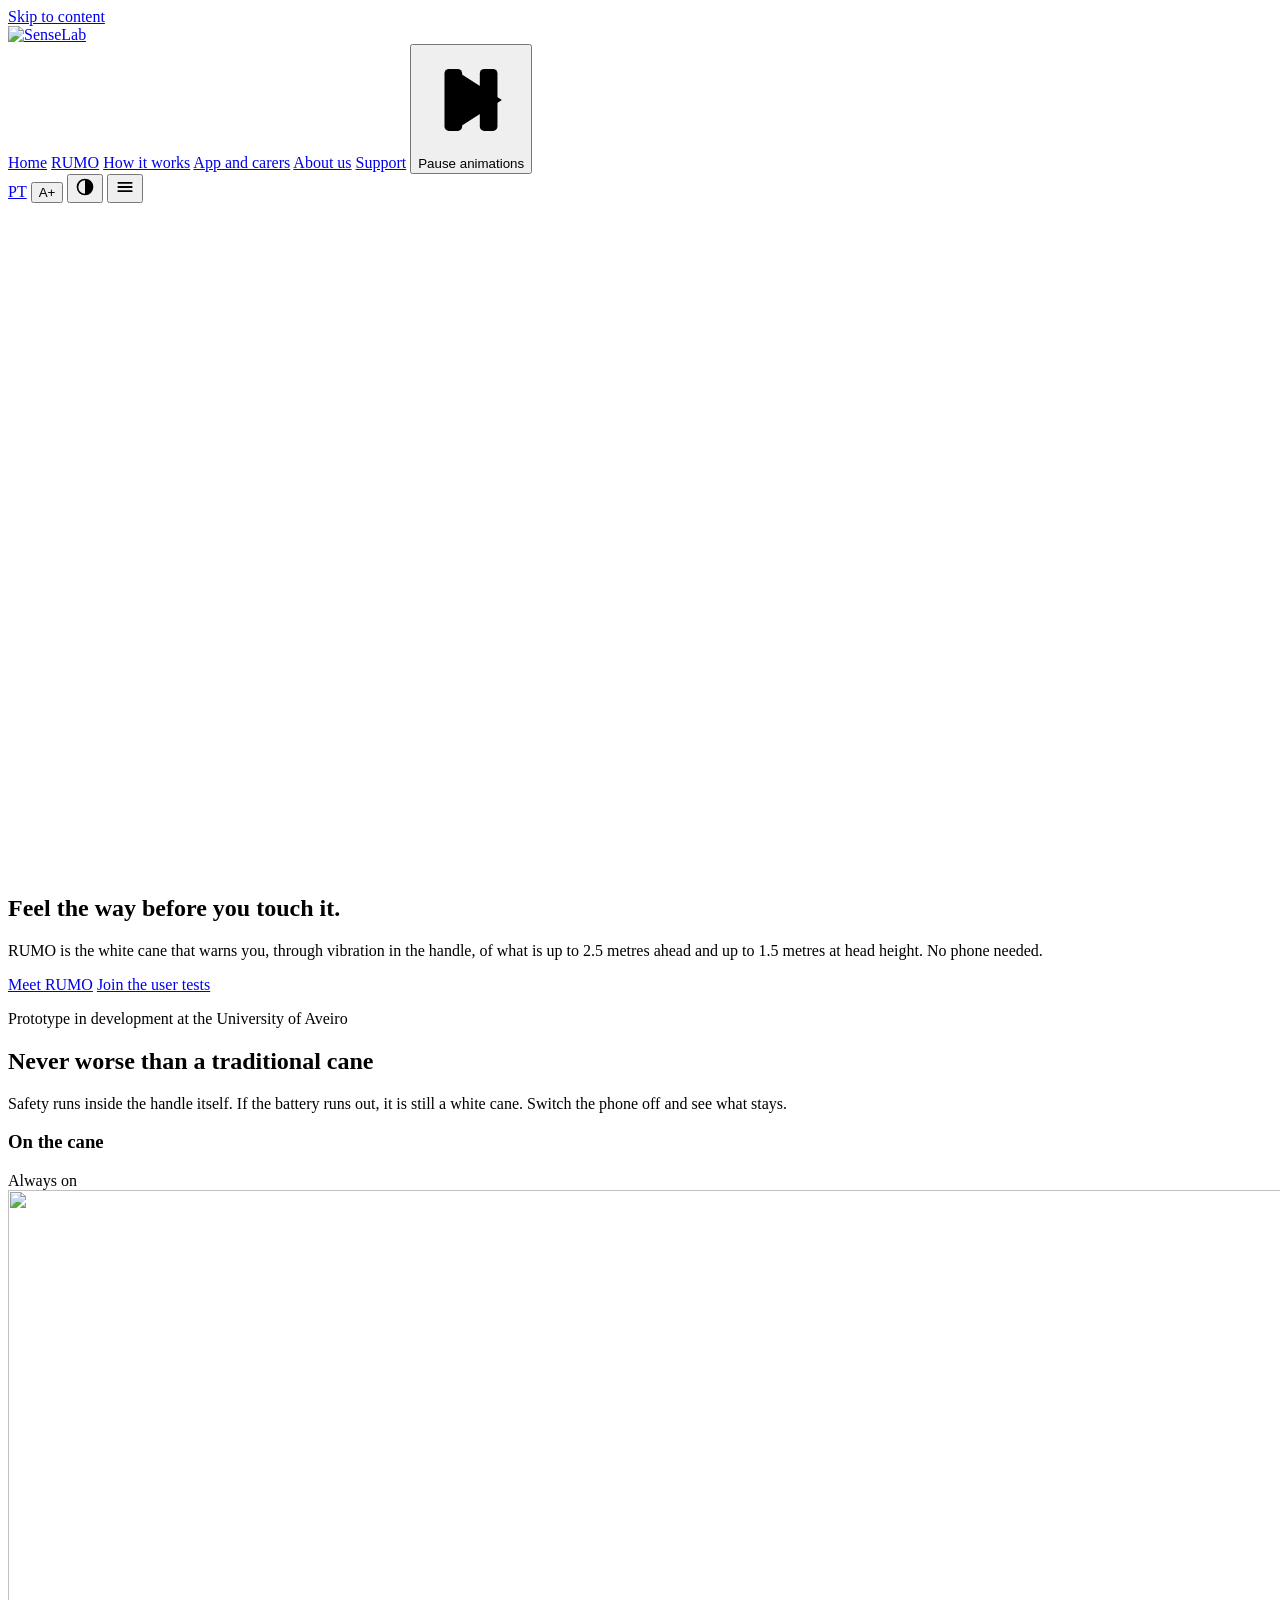
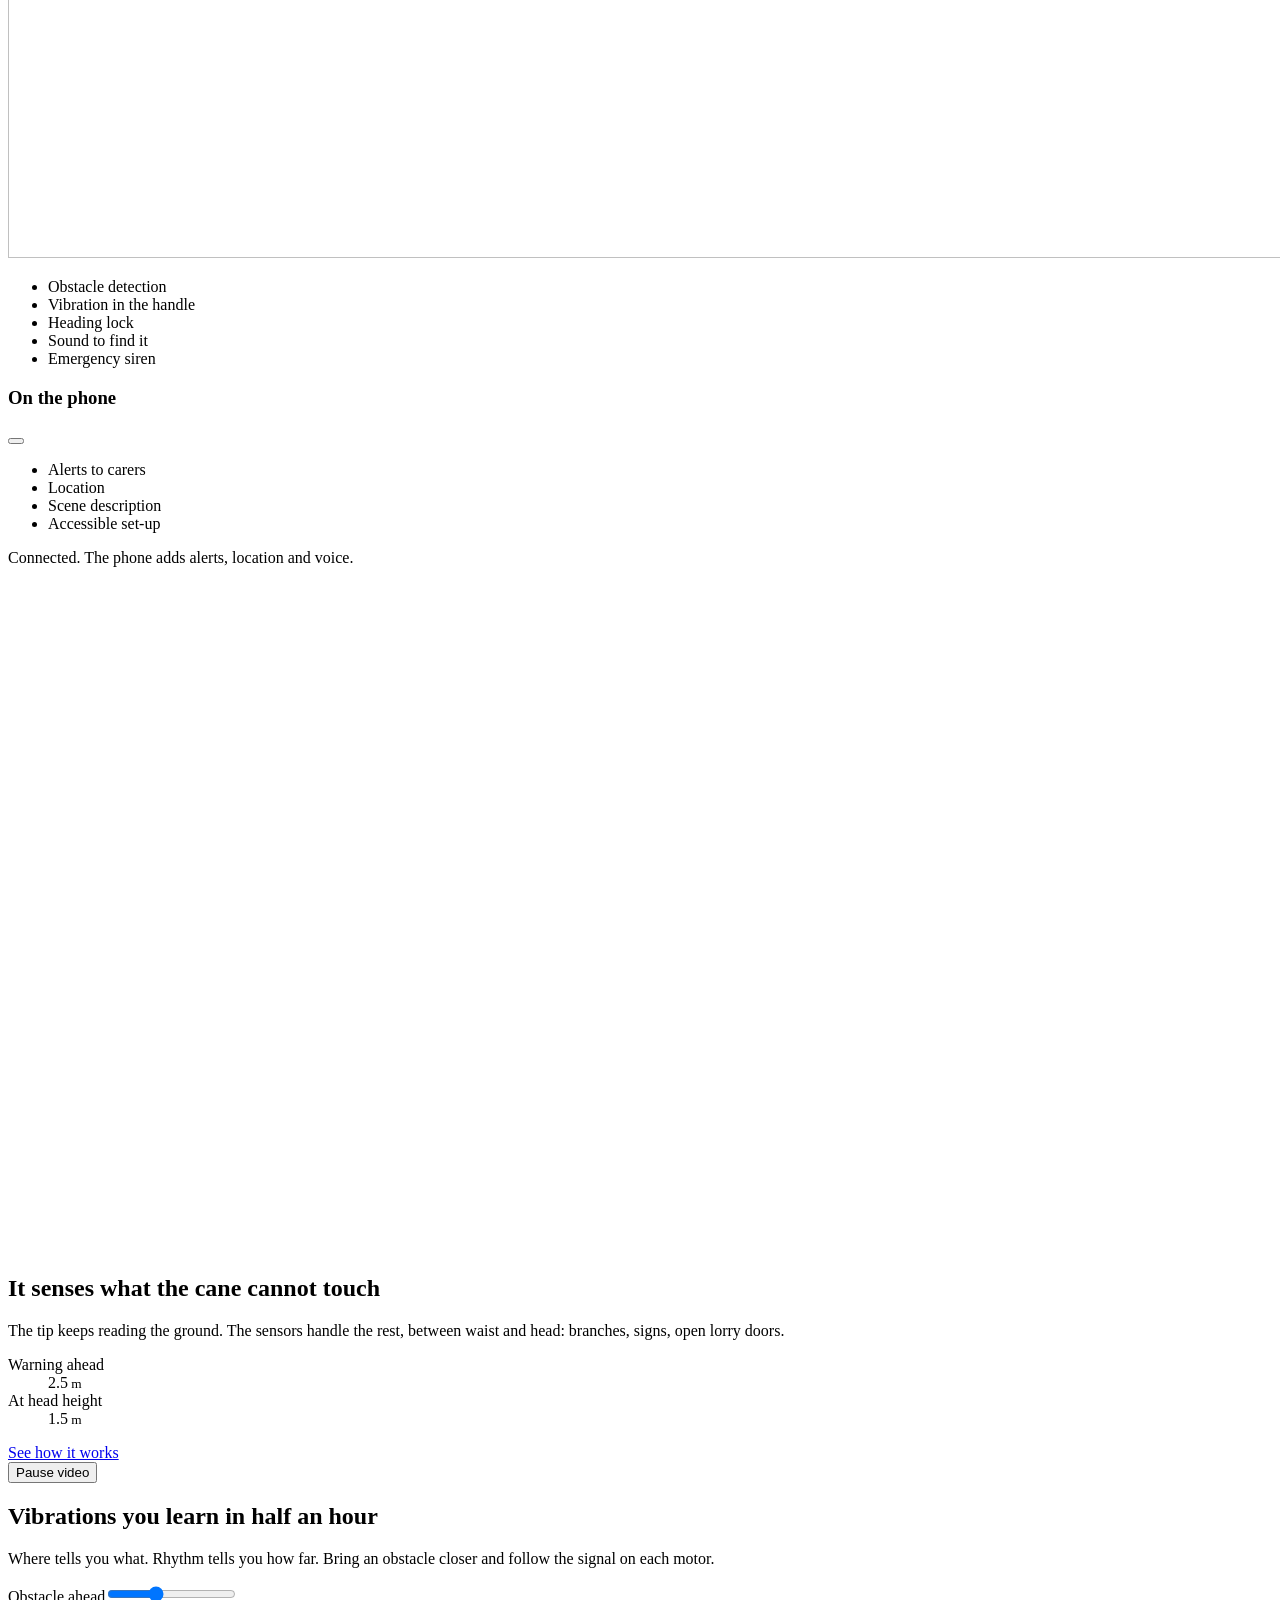
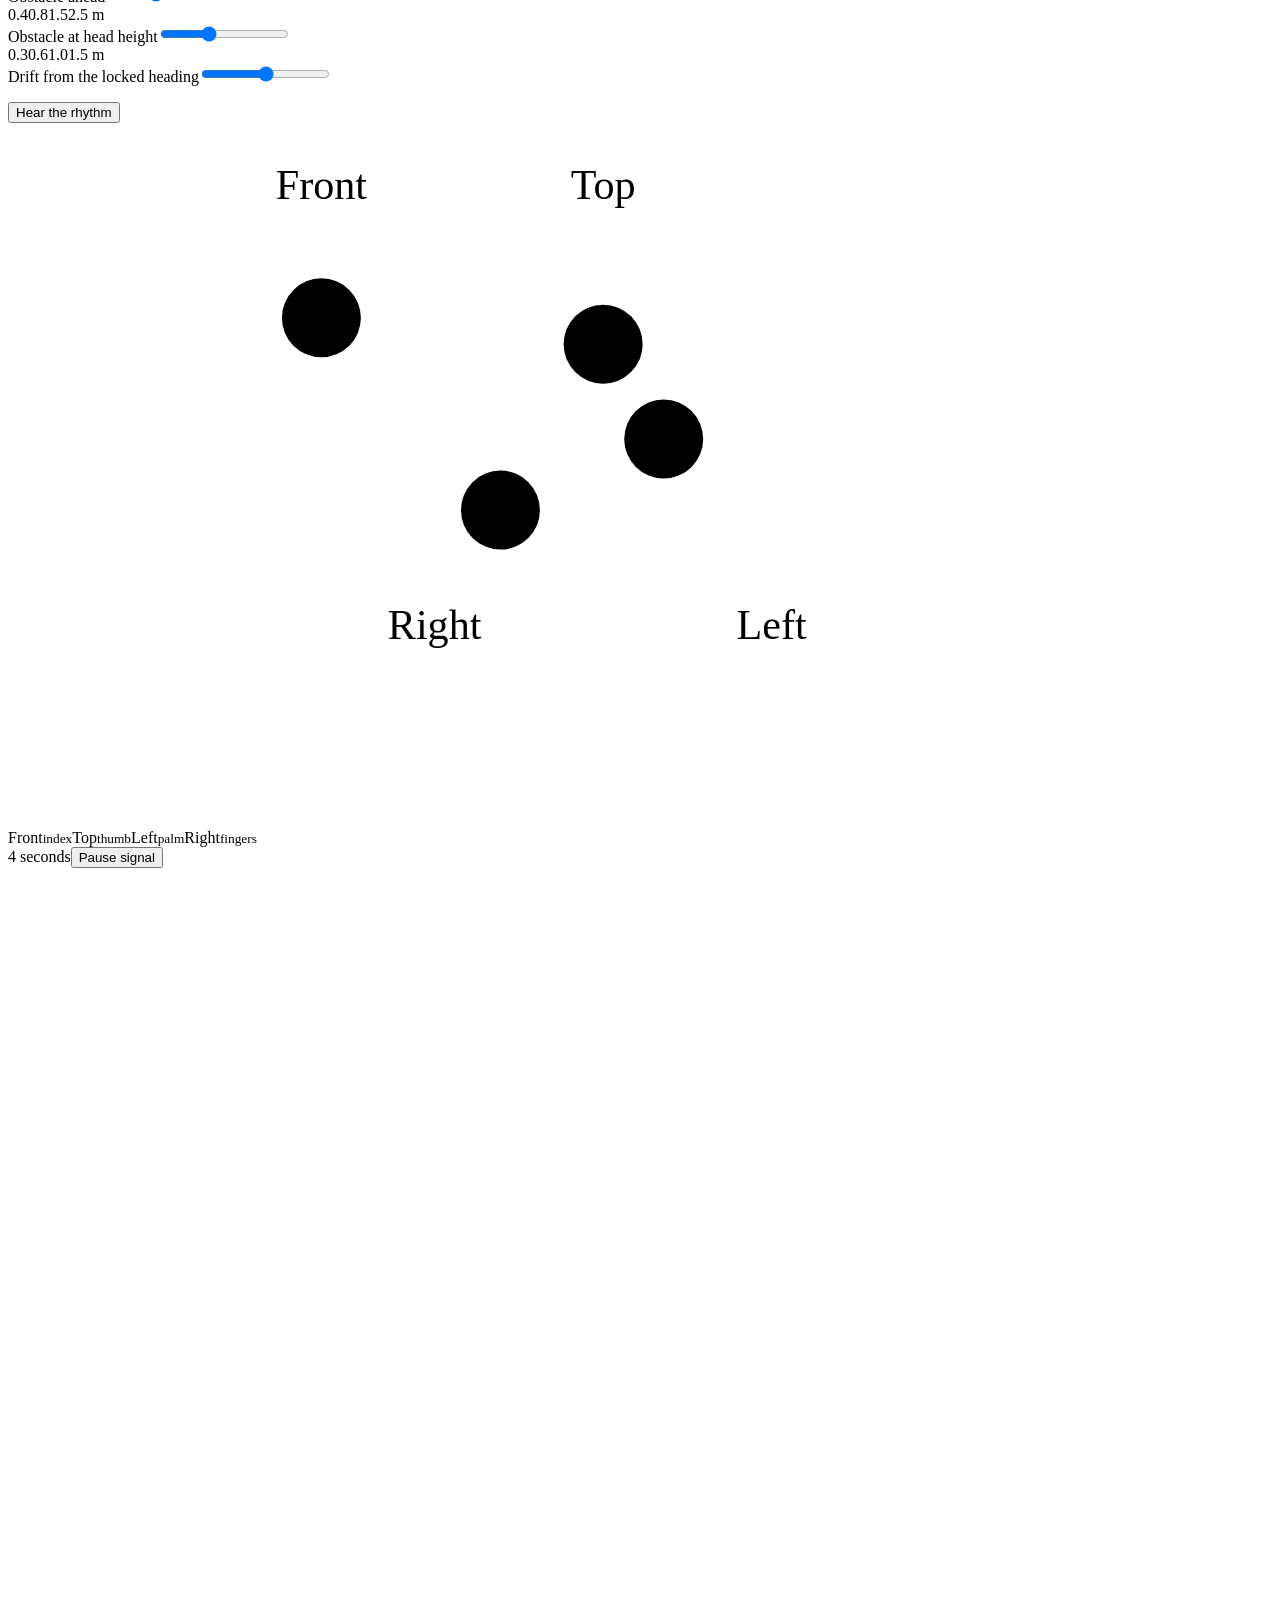
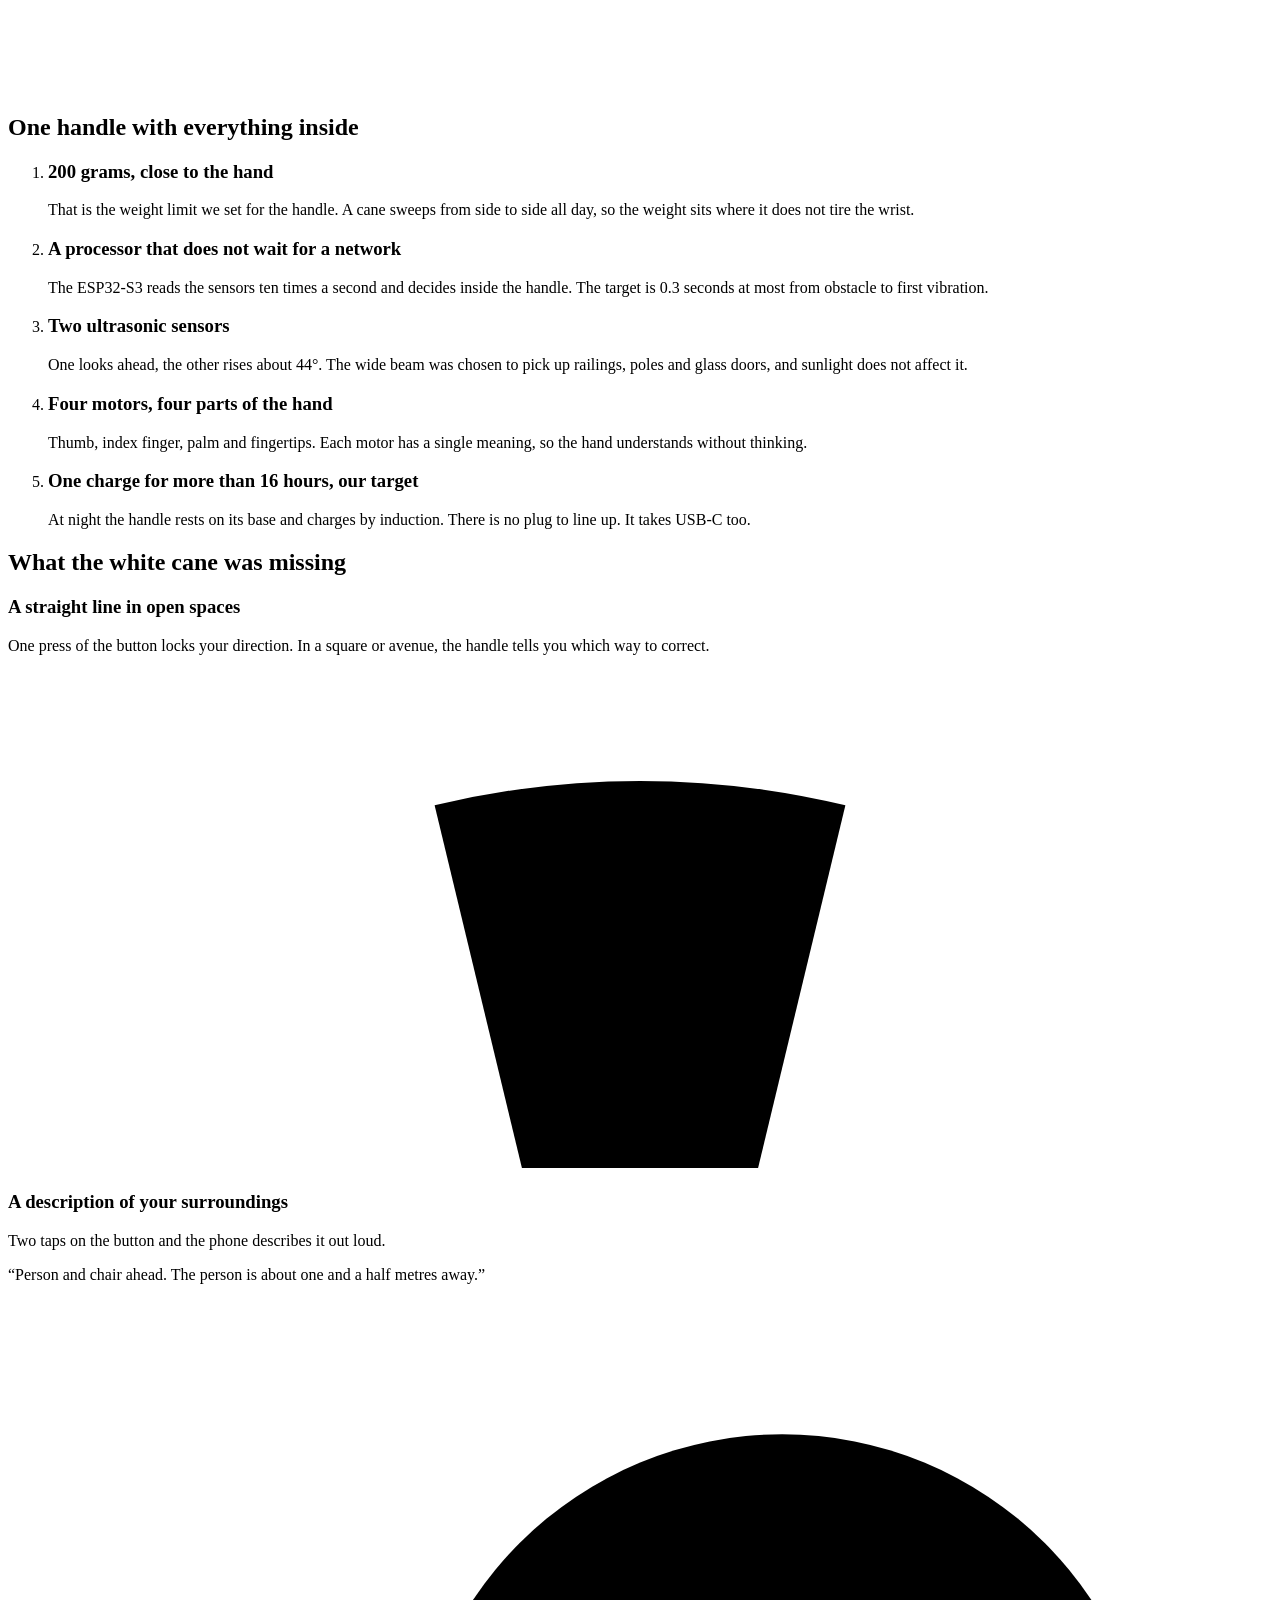
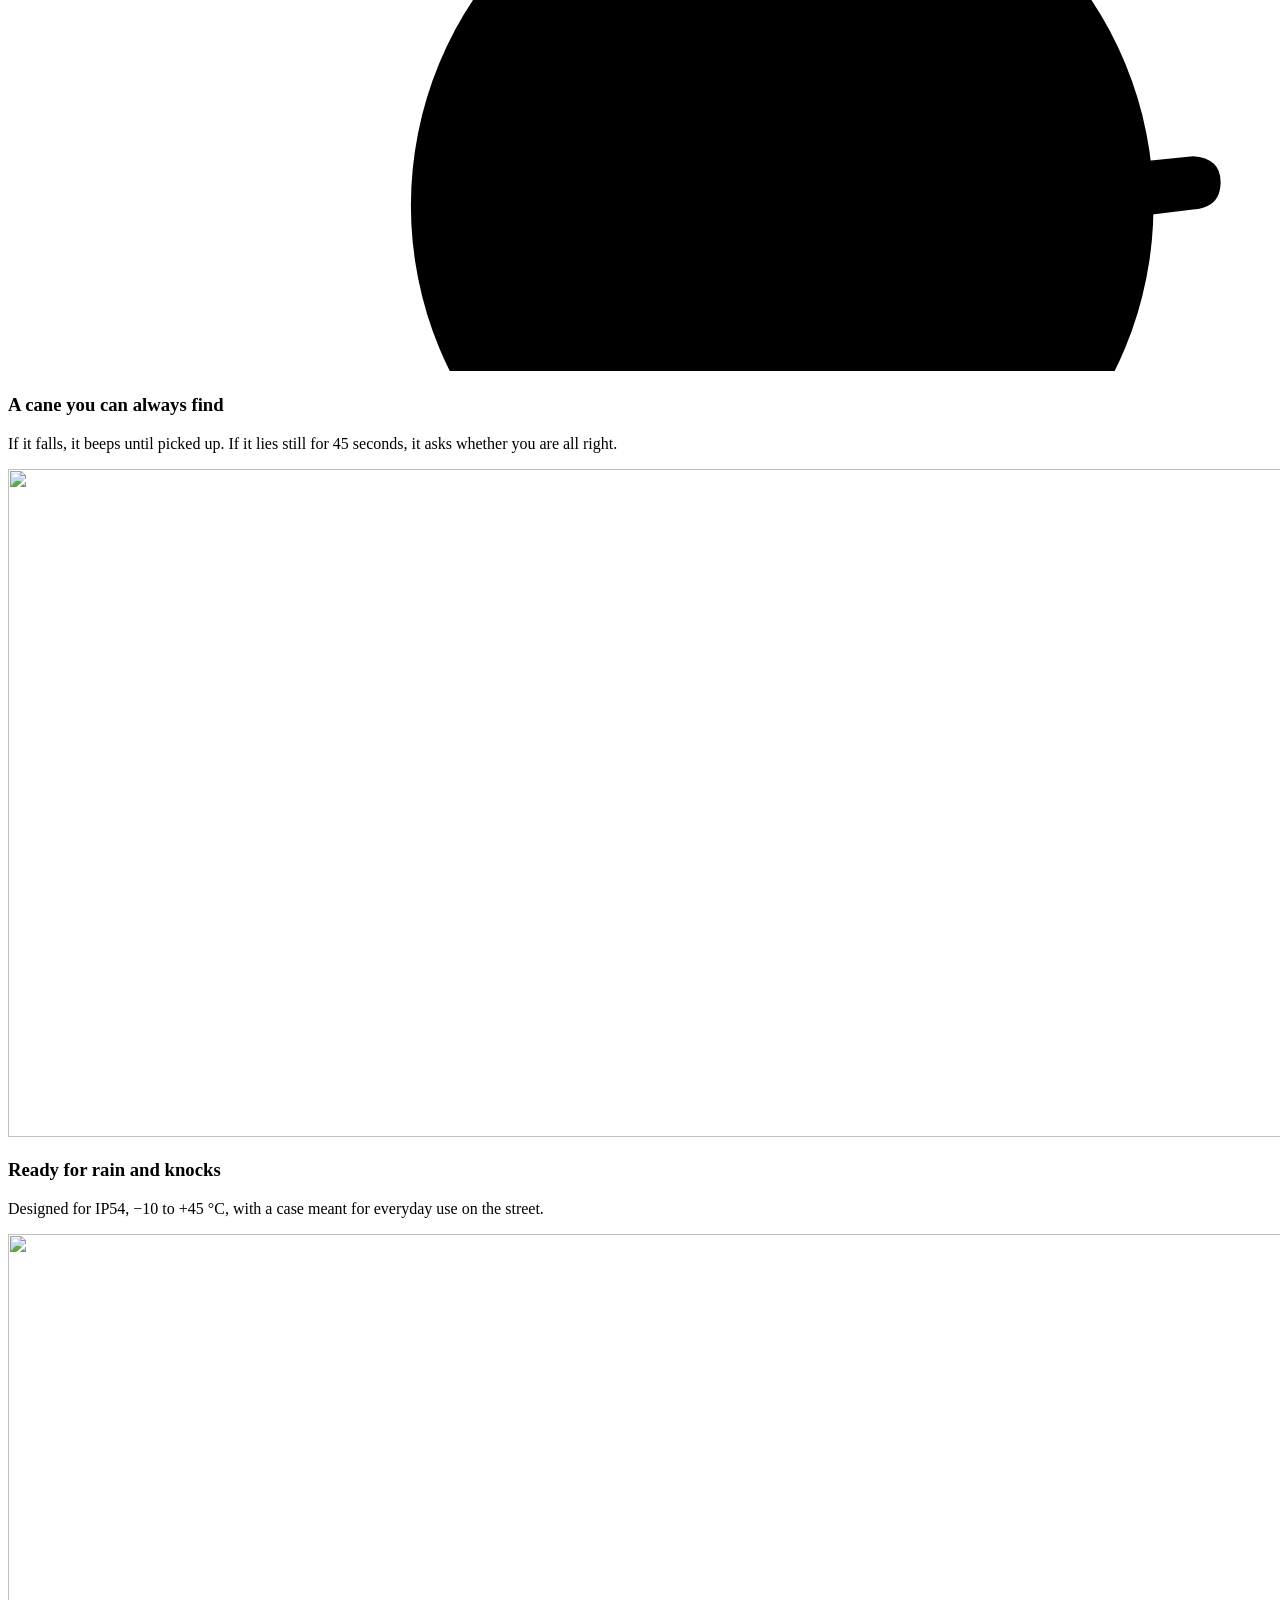
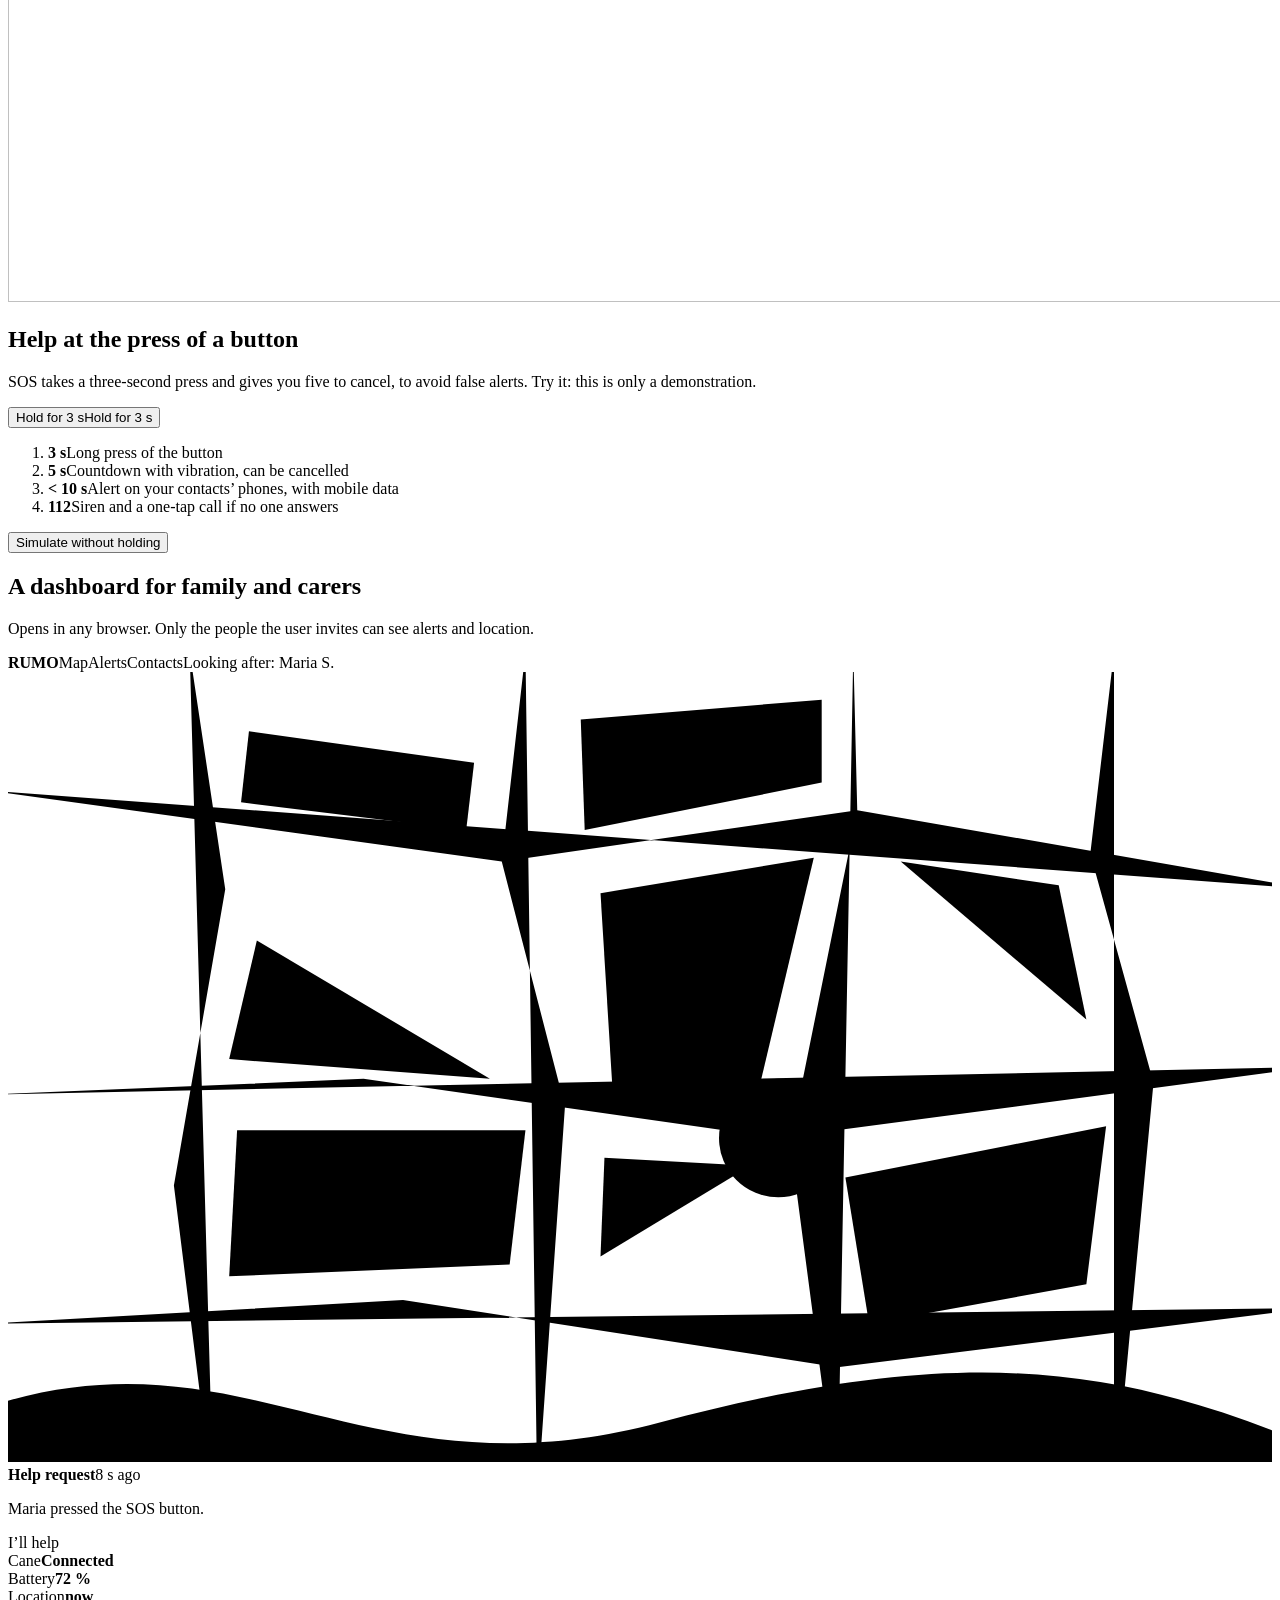
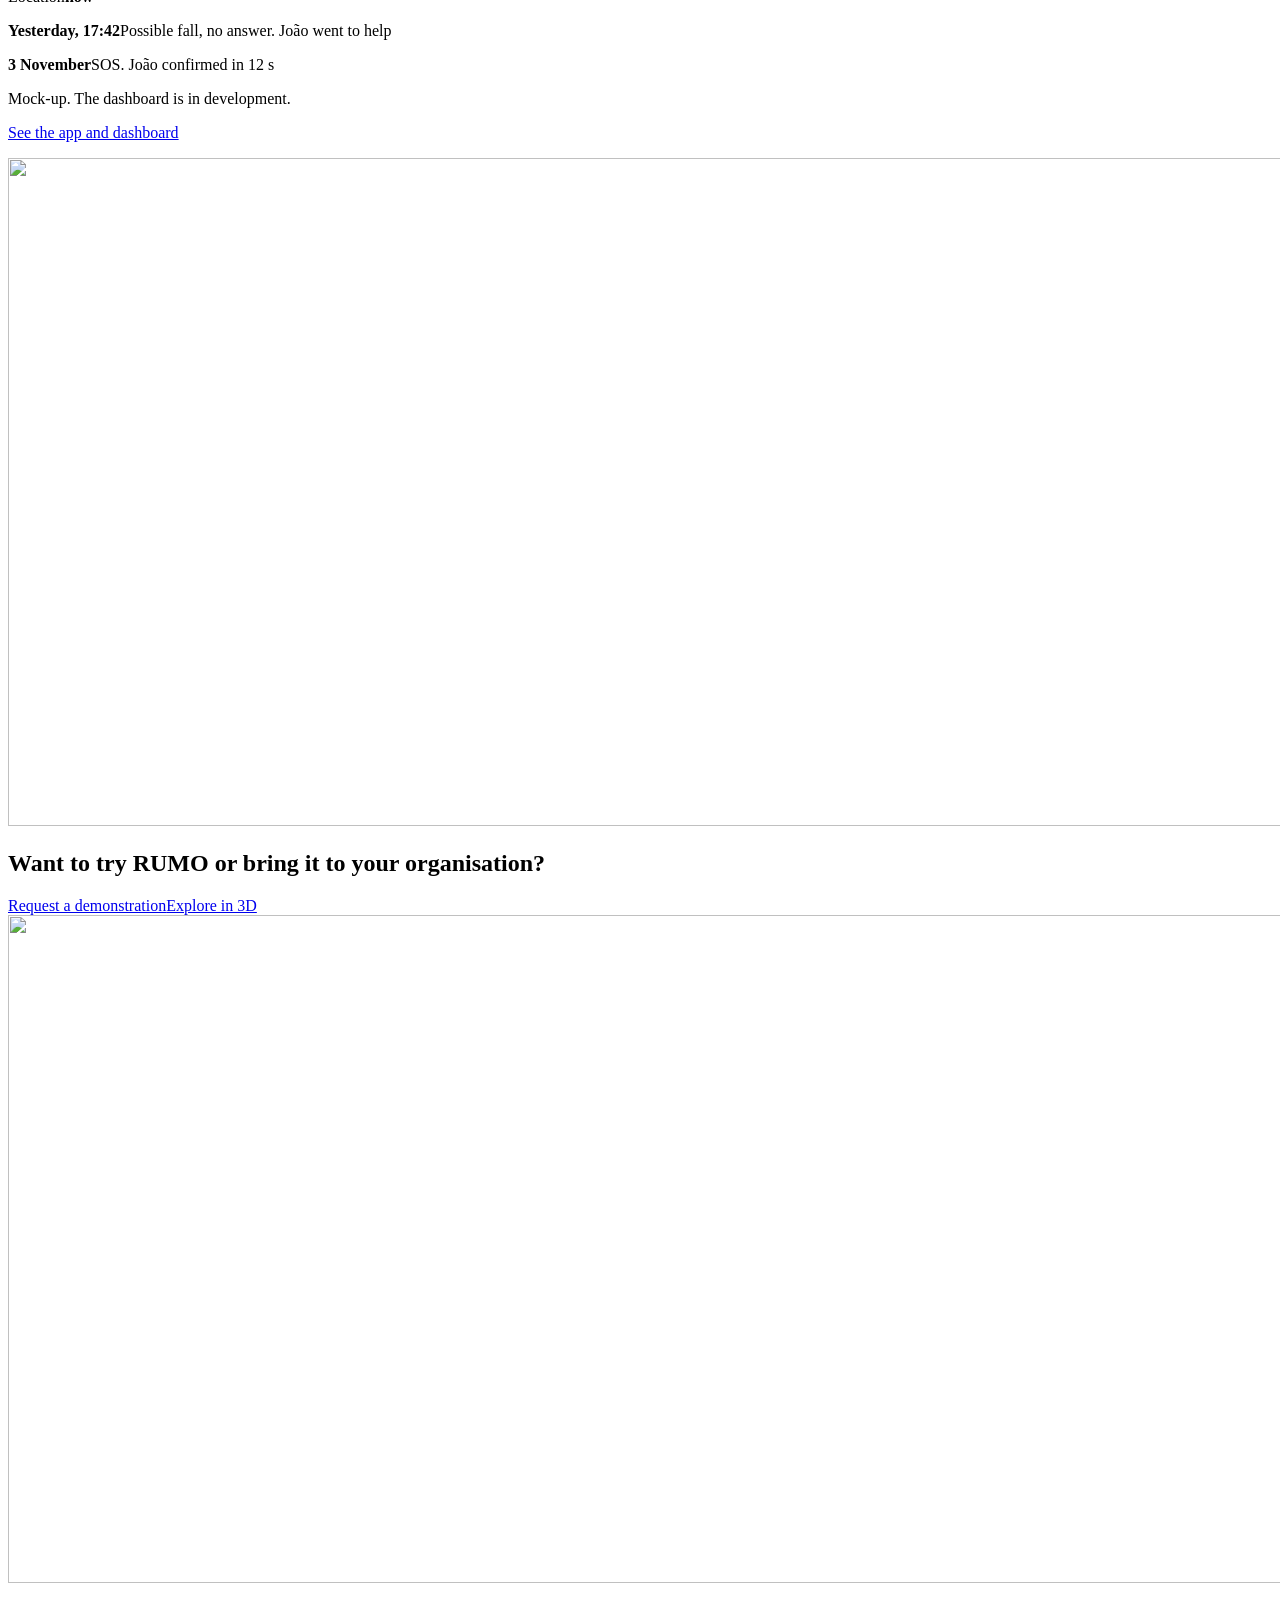
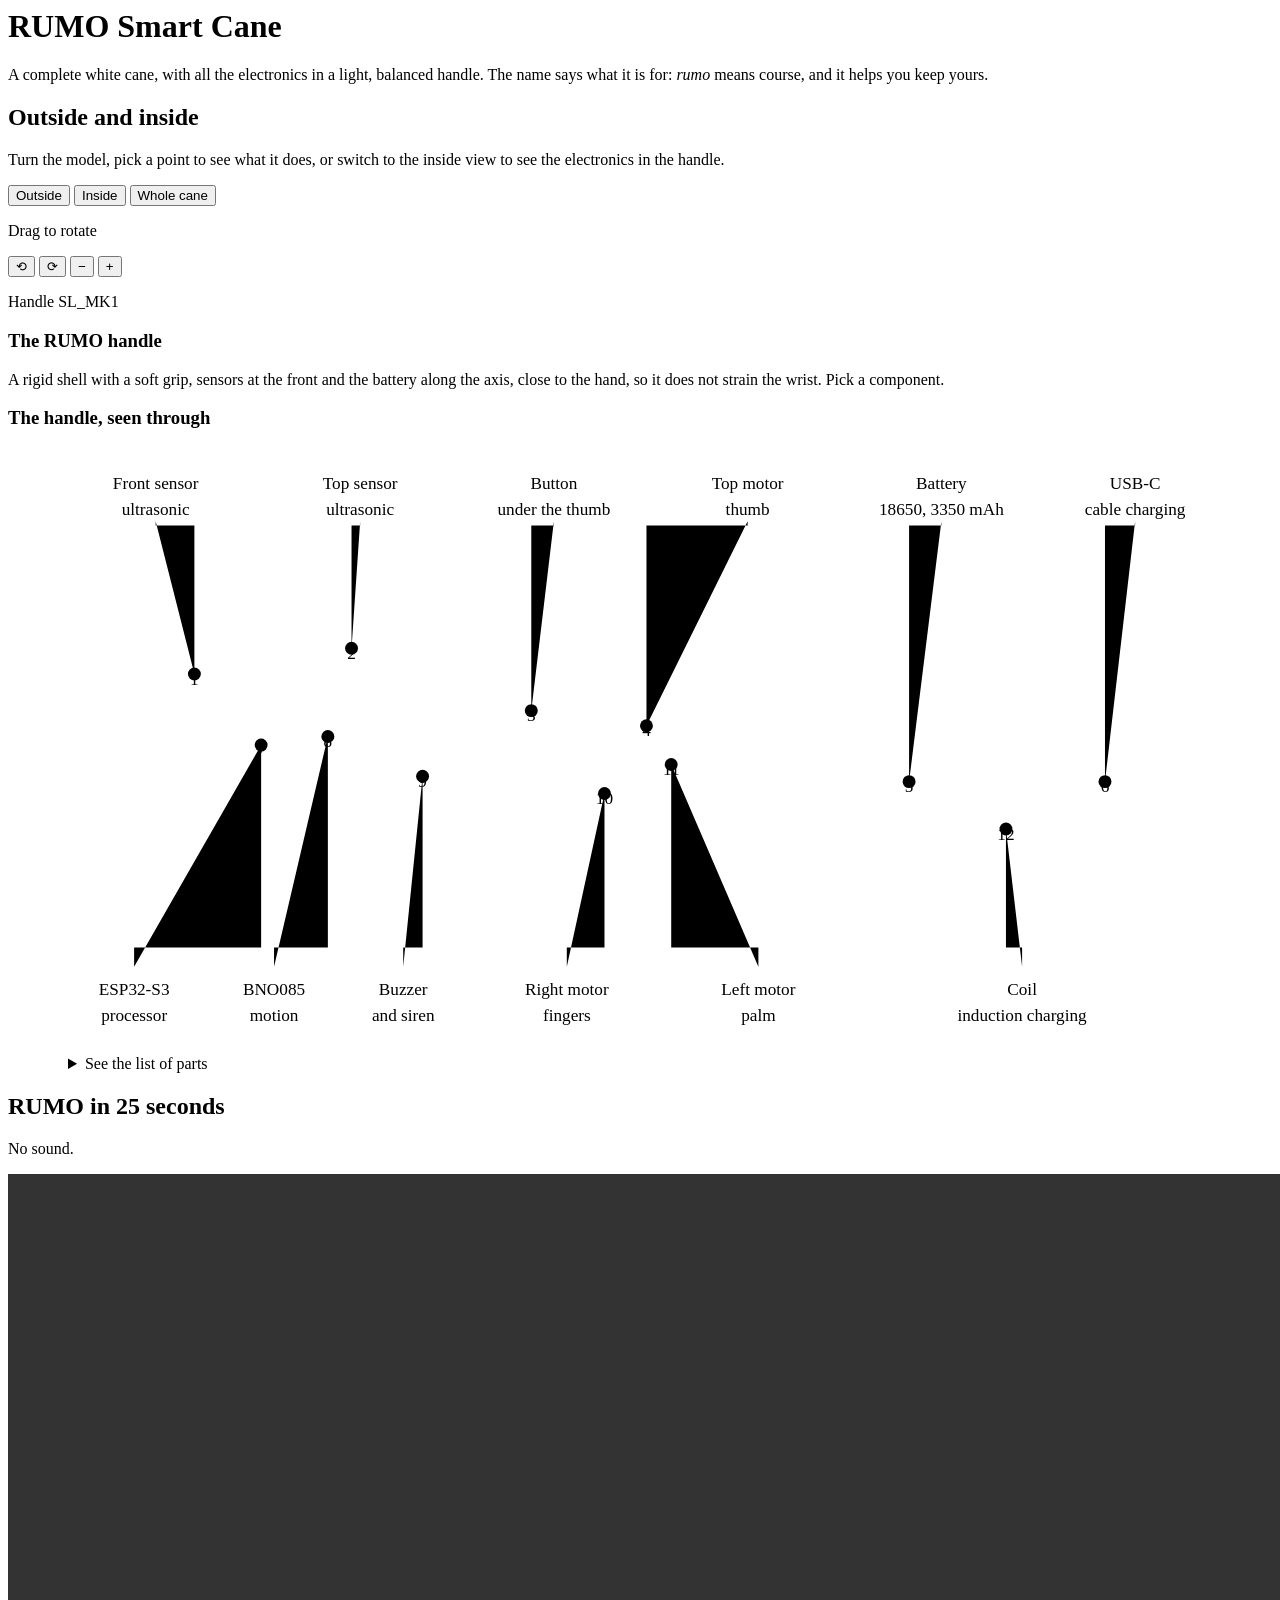
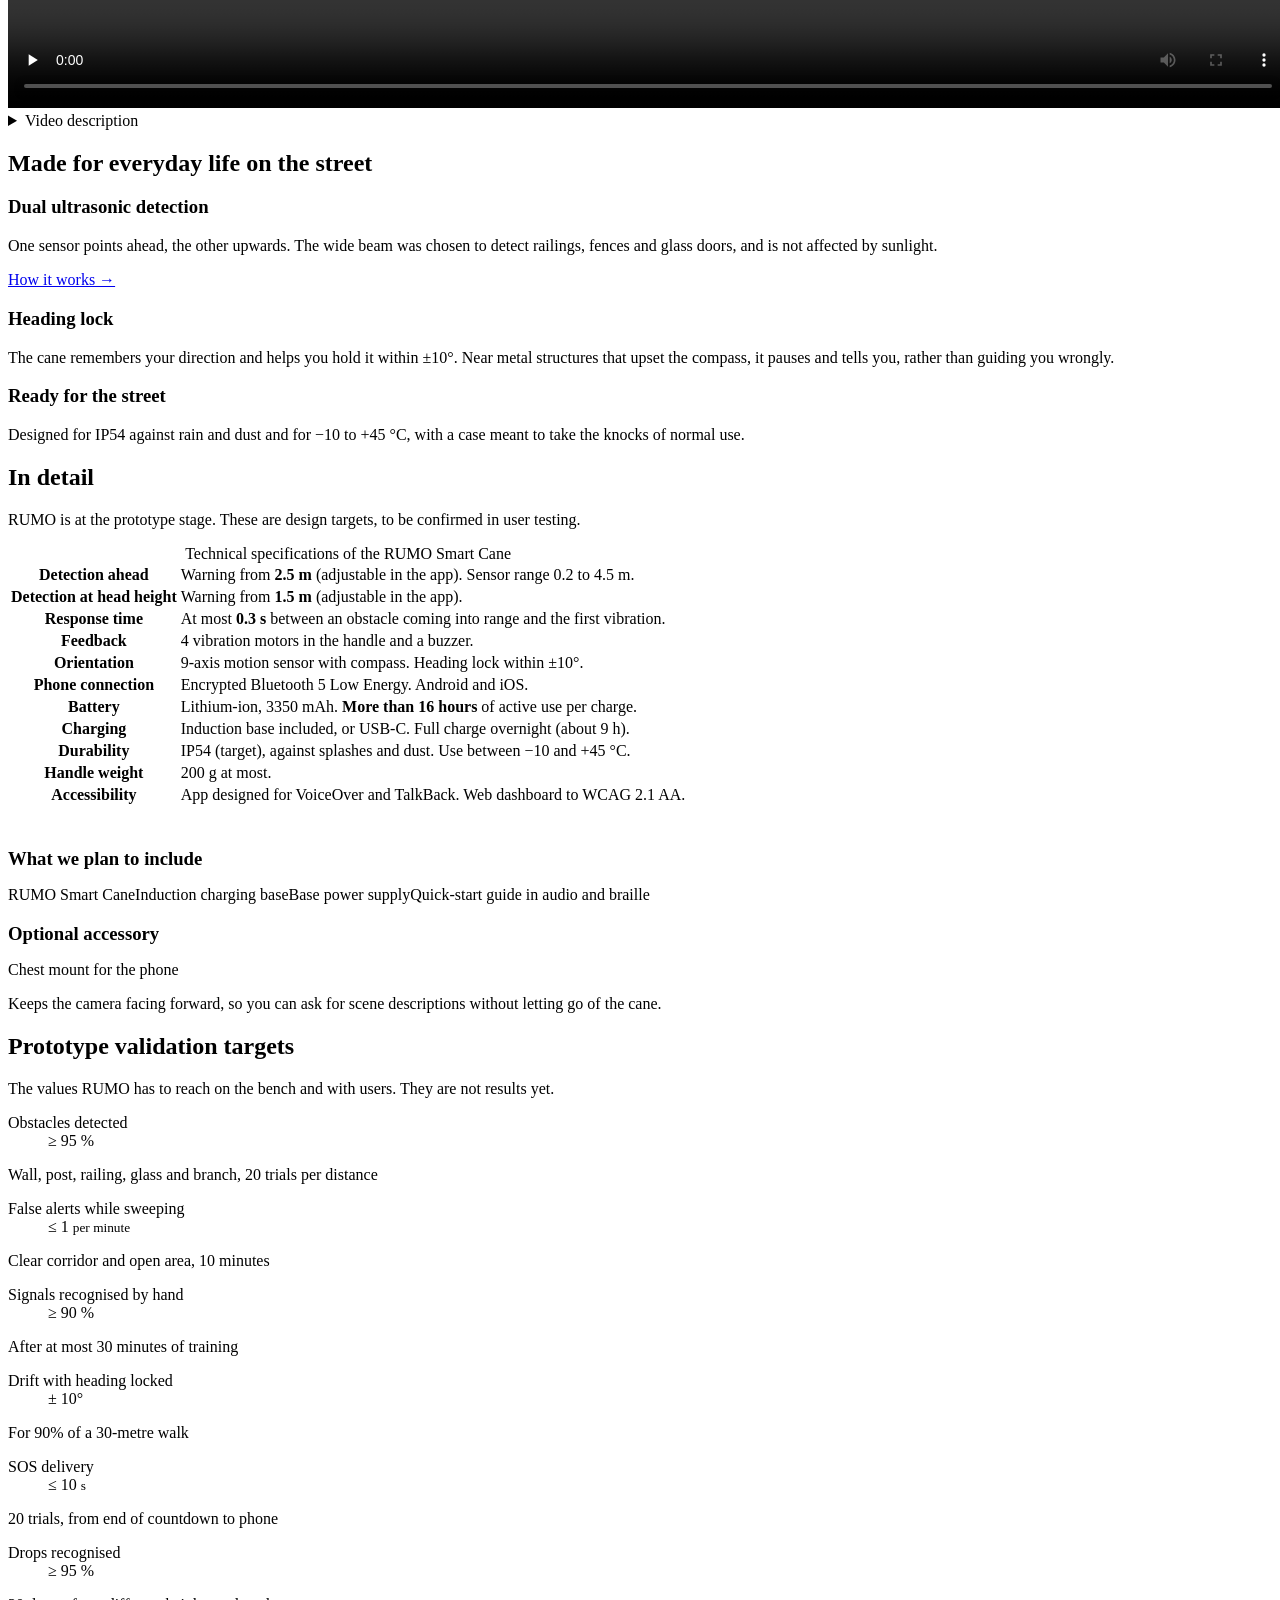
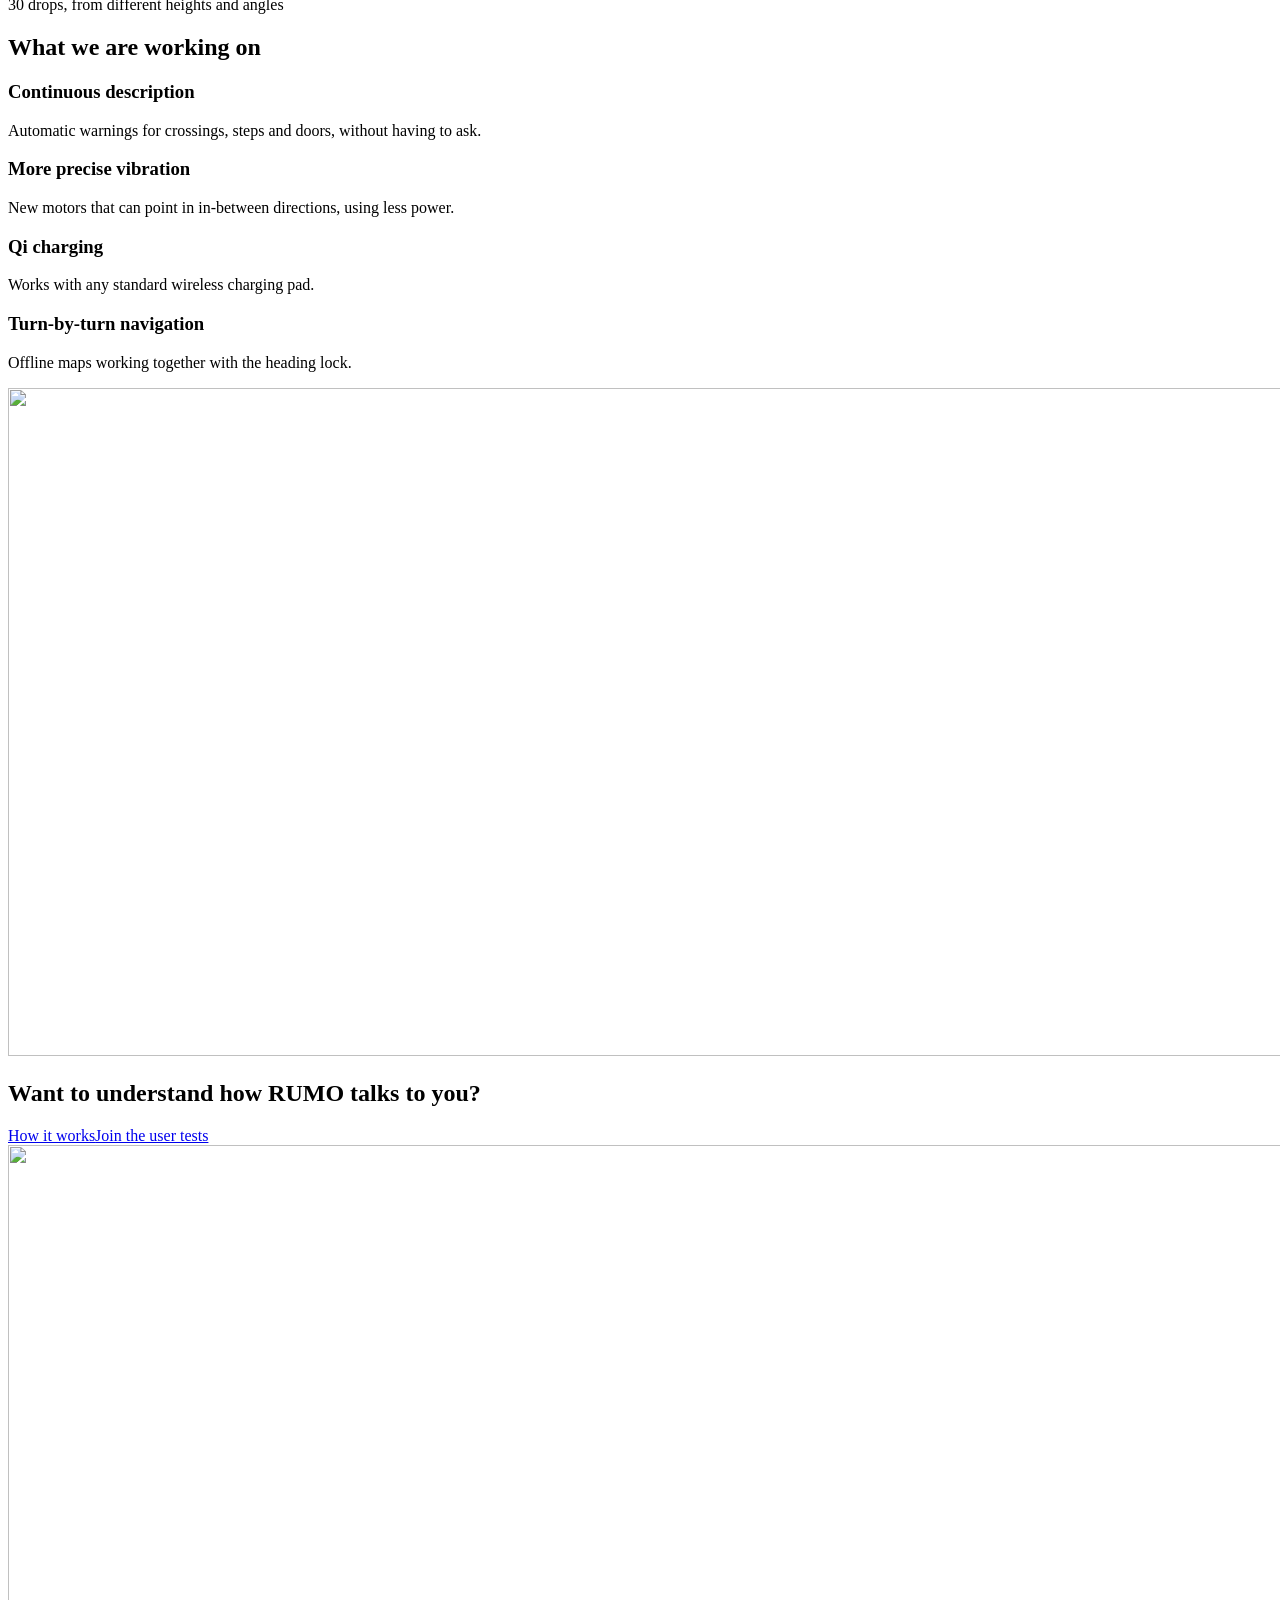
==== en/index.html @ 343ab2e9 "Add files via upload" ====
<!DOCTYPE html>
<html lang="en">
<head>
<meta charset="utf-8">
<meta name="viewport" content="width=device-width, initial-scale=1">
<title>SenseLab · RUMO Smart Cane</title>
<meta name="description" content="SenseLab: assistive technology for independent mobility. Meet RUMO, the smart cane that detects obstacles ahead and at head height, keeps you on course and calls for help with one button.">
<meta name="theme-color" content="#141722">
<link rel="canonical" href="https://entermega.github.io/senselab-site/en/">
<link rel="alternate" hreflang="pt-PT" href="https://entermega.github.io/senselab-site/">
<link rel="alternate" hreflang="en" href="https://entermega.github.io/senselab-site/en/">
<link rel="alternate" hreflang="x-default" href="https://entermega.github.io/senselab-site/">
<link rel="icon" type="image/png" sizes="32x32" href="../assets/favicon-32.png">
<link rel="icon" type="image/png" sizes="512x512" href="../assets/icon-512.png">
<link rel="apple-touch-icon" href="../assets/apple-touch-icon.png">
<meta property="og:type" content="website">
<meta property="og:site_name" content="SenseLab">
<meta property="og:locale" content="en_GB">
<meta property="og:locale:alternate" content="pt_PT">
<meta property="og:title" content="RUMO Smart Cane · SenseLab">
<meta property="og:description" content="The white cane with extra senses: it detects obstacles ahead and at head height, keeps you on course and calls for help with one button.">
<meta property="og:url" content="https://entermega.github.io/senselab-site/en/">
<meta property="og:image" content="https://entermega.github.io/senselab-site/assets/og-en.jpg">
<meta property="og:image:width" content="1200">
<meta property="og:image:height" content="630">
<meta property="og:image:alt" content="The RUMO cane handle on a dark background, with the headline Feel the way before you touch it.">
<meta name="twitter:image" content="https://entermega.github.io/senselab-site/assets/og-en.jpg">
<meta name="twitter:card" content="summary_large_image">
<link rel="preconnect" href="https://fonts.googleapis.com">
<link rel="preconnect" href="https://fonts.gstatic.com" crossorigin>
<link href="https://fonts.googleapis.com/css2?family=Atkinson+Hyperlegible+Mono:wght@400;500&family=Atkinson+Hyperlegible+Next:ital,wght@0,300..700;1,400&display=swap" rel="stylesheet">
<script>if(!/^(#inicio|#conteudo|#vibracoes)?$/.test(location.hash))document.documentElement.setAttribute('data-cold','');else{var l=document.createElement('link');l.rel='preload';l.as='image';l.href='../assets/film/hero.webp';document.head.appendChild(l)}</script>
<link rel="stylesheet" href="../assets/style.css?v=2a4ce6d5">
<script>document.documentElement.classList.add('js');try{var t=localStorage.getItem('sl-theme');if(t)document.documentElement.setAttribute('data-theme',t);if(localStorage.getItem('sl-motion')==='1')document.documentElement.classList.add('no-motion')}catch(e){}</script>
<script type="application/ld+json">{"@context":"https://schema.org","@type":"Organization","name":"SenseLab","url":"https://entermega.github.io/senselab-site/","logo":"https://entermega.github.io/senselab-site/assets/icon-512.png","email":"senselabgeral@gmail.com","description":"Assistive technology for independent mobility"}</script>
</head>
<body data-assets="../assets">
<a class="skip" href="#conteudo">Skip to content</a>

<header class="site">
  <div class="bar">
    <a class="brand" href="#inicio" aria-label="SenseLab, home"><img src="../assets/logo-dark.webp" alt="SenseLab" width="480" height="89"></a>
    <nav class="main" id="nav" aria-label="Main">
      <a href="#inicio" data-nav="inicio">Home</a>
      <a href="#rumo" data-nav="rumo">RUMO</a>
      <a href="#como-funciona" data-nav="como-funciona">How it works</a>
      <a href="#app" data-nav="app">App and carers</a>
      <a href="#sobre" data-nav="sobre">About us</a>
      <a href="#suporte" data-nav="suporte">Support</a>
    <button type="button" class="motion-t" id="btn-motion" aria-pressed="false"><svg viewBox="0 0 24 24" aria-hidden="true" focusable="false" fill="currentColor"><g class="pa"><rect x="6" y="5" width="4" height="14" rx="1"/><rect x="14" y="5" width="4" height="14" rx="1"/></g><path class="pl" d="M8 5l11 7-11 7z"/></svg><span>Pause animations</span></button>
    </nav>
    <div class="tools">
      <a class="lang" id="lang" href="../" hreflang="pt-PT" lang="pt-PT" aria-label="Versão em português">PT</a>
      <button type="button" id="btn-size" aria-pressed="false" aria-label="Make text larger">A+</button>
      <button type="button" id="btn-theme" aria-pressed="false" aria-label="Switch to dark theme"><svg width="20" height="20" viewBox="0 0 24 24" aria-hidden="true" focusable="false"><circle cx="12" cy="12" r="9" fill="none" stroke="currentColor" stroke-width="2"/><path d="M12 3a9 9 0 010 18z" fill="currentColor"/></svg></button>
      <button type="button" id="btn-menu" aria-expanded="false" aria-controls="nav" aria-label="Menu"><svg width="20" height="20" viewBox="0 0 24 24" aria-hidden="true" focusable="false"><path d="M4 7h16" stroke="currentColor" stroke-width="2.2" stroke-linecap="round"/><path d="M4 12h16" stroke="currentColor" stroke-width="2.2" stroke-linecap="round"/><path d="M4 17h16" stroke="currentColor" stroke-width="2.2" stroke-linecap="round"/></svg></button>
    </div>
  </div>
</header>

<main id="conteudo" tabindex="-1">
<div class="view on" data-view="inicio">

  <section class="hero night" aria-labelledby="h-hero">
    <div class="hero-film" aria-hidden="true">
      <video id="hero-video" muted playsinline preload="none" width="1600" height="668" data-hero="../assets/film/hero.mp4"></video>
    </div>
    <div class="wrap hero-copy">
      <h1 id="h-hero"><span class="ln">Feel the way</span> <span class="ln">before you touch it.</span></h1>
      <p class="lede">RUMO is the white cane that warns you, through vibration in the handle, of what is up to 2.5 metres ahead and up to 1.5 metres at head height. No phone needed.</p>
      <div class="cta">
        <a class="btn primary" href="#rumo">Meet RUMO</a>
        <a class="btn ghost" href="#contacto-testes">Join the user tests</a>
      </div>
    </div>
    <p class="wrap hero-foot"><span class="dot" aria-hidden="true"></span>Prototype in development at the University of Aveiro</p>
  </section>

  <section class="principle" aria-labelledby="h-princ">
    <div class="wrap">
      <div class="head2">
        <h2 id="h-princ">Never worse than a traditional cane</h2>
        <p class="lede">Safety runs inside the handle itself. If the battery runs out, it is still a white cane. Switch the phone off and see what stays.</p>
      </div>
      <div class="link-demo" id="link-demo" data-on="true">
        <div class="unit unit-cane">
          <div class="unit-top"><h3>On the cane</h3><span class="state ok">Always on</span></div>
          <div class="unit-img"><img src="../assets/film/x/36.webp" width="1600" height="668" alt="" loading="lazy" decoding="async"><i class="pulse3" aria-hidden="true"></i></div>
          <ul class="caps">
            <li>Obstacle detection</li><li>Vibration in the handle</li><li>Heading lock</li><li>Sound to find it</li><li>Emergency siren</li>
          </ul>
        </div>
        <div class="wire" aria-hidden="true"></div>
        <div class="unit unit-phone">
          <div class="unit-top"><h3 id="sw-l">On the phone</h3>
            <button type="button" class="switch" id="sw-phone" role="switch" aria-checked="true" aria-labelledby="sw-l"><i aria-hidden="true"></i></button></div>
          <ul class="caps">
            <li><span>Alerts to carers</span></li><li><span>Location</span></li><li><span>Scene description</span></li><li><span>Accessible set-up</span></li>
          </ul>
          <p class="unit-msg" id="sw-msg" role="status">Connected. The phone adds alerts, location and voice.</p>
        </div>
      </div>
    </div>
  </section>

  <section class="waves night" aria-labelledby="h-waves">
    <div class="waves-film" aria-hidden="true"><video id="waves-video" muted playsinline loop preload="none" data-poster="../assets/film/waves.webp" width="1600" height="668" data-src="../assets/film/waves.mp4"></video></div>
    <div class="wrap waves-copy">
      <h2 id="h-waves">It senses what the cane cannot touch</h2>
      <p class="lede">The tip keeps reading the ground. The sensors handle the rest, between waist and head: branches, signs, open lorry doors.</p>
      <dl class="ranges">
        <div><dt>Warning ahead</dt><dd>2.5<small> m</small></dd></div>
        <div><dt>At head height</dt><dd>1.5<small> m</small></dd></div>
      </dl>
      <a class="more" href="#como-funciona">See how it works</a>
    </div>
    <button type="button" class="mini vid-pause" data-video="waves-video">Pause video</button>
  </section>

  <section class="lab" aria-labelledby="h-lab">
    <div class="wrap">
      <div class="head2">
        <h2 id="h-lab">Vibrations you learn in half an hour</h2>
        <p class="lede">Where tells you what. Rhythm tells you how far. Bring an obstacle closer and follow the signal on each motor.</p>
      </div>
      <div class="lab-grid">
        <div class="lab-ctl">
          <div class="ctrl"><label for="d-front">Obstacle ahead</label><output id="o-front" for="d-front"></output><input type="range" id="d-front" min="20" max="300" value="120" step="5"><div class="zones" aria-hidden="true" style="--a:7.1%;--b:21.4%;--c:46.4%;--d:82.1%"><span style="left:7.1%">0.4</span><span style="left:21.4%">0.8</span><span style="left:46.4%">1.5</span><span style="left:82.1%">2.5 m</span></div></div>
          <div class="ctrl"><label for="d-top">Obstacle at head height</label><output id="o-top" for="d-top"></output><input type="range" id="d-top" min="20" max="200" value="85" step="5"><div class="zones" aria-hidden="true" style="--a:5.5%;--b:22.2%;--c:44.4%;--d:72.2%"><span style="left:5.5%">0.3</span><span style="left:22.2%">0.6</span><span style="left:44.4%">1.0</span><span style="left:72.2%">1.5 m</span></div></div>
          <div class="ctrl"><label for="d-head">Drift from the locked heading</label><output id="o-head" for="d-head"></output><input type="range" id="d-head" min="-40" max="40" value="0" step="1"><div class="zones mid" aria-hidden="true"></div></div>
          <p class="readout" id="readout" role="status"></p>
          <div class="lab-acts"><button type="button" class="btn line" id="listen" aria-pressed="false">Hear the rhythm</button><button type="button" class="btn line" id="feel" hidden>Feel it on this phone</button></div>
        </div>
        <div class="scope">
          <svg class="scope-hand" viewBox="560 214 480 208" preserveAspectRatio="xMidYMid meet" role="img" aria-label="Position of the four motors in the handle">
            <image data-href="../assets/film/x/65.webp" width="1600" height="668"/>
            <g class="mot" id="m-front"><circle class="halo" cx="679" cy="288" r="15"/><circle class="core" cx="679" cy="288" r="8"/><path d="M679 273V246"/><text x="679" y="243" text-anchor="middle">Front</text></g>
            <g class="mot" id="m-top"><circle class="halo" cx="786" cy="298" r="15"/><circle class="core" cx="786" cy="298" r="8"/><path d="M786 283V246"/><text x="786" y="243" text-anchor="middle">Top</text></g>
            <g class="mot v" id="m-left"><circle class="halo" cx="809" cy="334" r="15"/><circle class="core" cx="809" cy="334" r="8"/><path d="M814 348L842 396"/><text x="850" y="410" text-anchor="middle">Left</text></g>
            <g class="mot v" id="m-right"><circle class="halo" cx="747" cy="361" r="15"/><circle class="core" cx="747" cy="361" r="8"/><path d="M742 375L728 396"/><text x="722" y="410" text-anchor="middle">Right</text></g>
          </svg>
          <div class="scope-screen">
            <canvas id="scope-c" aria-hidden="true"></canvas>
            <div class="lanes" aria-hidden="true"><span>Front<small>index</small></span><span>Top<small>thumb</small></span><span>Left<small>palm</small></span><span>Right<small>fingers</small></span></div>
          </div>
          <div class="scope-foot"><span aria-hidden="true">4 seconds</span><button type="button" class="mini" id="scope-pause">Pause signal</button></div>
        </div>
      </div>
    </div>
  </section>

  <section class="scrub night" id="scrub" aria-labelledby="h-scrub">
    <div class="scrub-pin">
      <canvas id="scrub-c" width="1600" height="668" role="img" aria-label="The RUMO handle turns and becomes transparent, showing the sensors, the processor, the four vibration motors and the battery."></canvas>
      <svg class="scrub-mark" id="scrub-mark" aria-hidden="true"></svg>
      <div class="wrap scrub-ui">
        <h2 id="h-scrub" class="scrub-h">One handle with everything inside</h2>
        <ol class="chapters" id="chapters">
          <li class="on"><h3>200 grams, close to the hand</h3><p>That is the weight limit we set for the handle. A cane sweeps from side to side all day, so the weight sits where it does not tire the wrist.</p></li>
          <li><h3>A processor that does not wait for a network</h3><p>The ESP32-S3 reads the sensors ten times a second and decides inside the handle. The target is 0.3 seconds at most from obstacle to first vibration.</p></li>
          <li><h3>Two ultrasonic sensors</h3><p>One looks ahead, the other rises about 44°. The wide beam was chosen to pick up railings, poles and glass doors, and sunlight does not affect it.</p></li>
          <li><h3>Four motors, four parts of the hand</h3><p>Thumb, index finger, palm and fingertips. Each motor has a single meaning, so the hand understands without thinking.</p></li>
          <li><h3>One charge for more than 16 hours, our target</h3><p>At night the handle rests on its base and charges by induction. There is no plug to line up. It takes USB-C too.</p></li>
        </ol>
        <div class="ticks" id="ticks" role="group" aria-label="Parts of the handle"></div>
      </div>
    </div>
  </section>

  <section class="kit" aria-labelledby="h-kit">
    <div class="wrap">
      <h2 id="h-kit">What the white cane was missing</h2>
      <div class="bento">
        <article class="tile t-compass">
          <div class="t-copy"><h3>A straight line in open spaces</h3><p>One press of the button locks your direction. In a square or avenue, the handle tells you which way to correct.</p></div>
          <svg class="dial" viewBox="0 0 320 126" aria-hidden="true"><defs><clipPath id="dc"><rect width="320" height="126"/></clipPath></defs><g clip-path="url(#dc)"><g class="dial-r" id="dial-r"></g><path class="dial-w" d="M160 250L108 34A222 222 0 0 1 212 34Z"/><path class="dial-n" d="M160 14V40"/><circle cx="160" cy="120" r="0" class="dial-d"/></g></svg>
        </article>
        <article class="tile t-voice">
          <div class="t-copy"><h3>A description of your surroundings</h3><p>Two taps on the button and the phone describes it out loud.</p></div>
          <div class="say" aria-hidden="true"><div class="eq"><i></i><i></i><i></i><i></i><i></i><i></i><i></i><i></i><i></i><i></i><i></i><i></i><i></i><i></i><i></i><i></i><i></i><i></i></div><p>“Person and chair ahead. The person is about one and a half metres away.”</p></div>
        </article>
        <article class="tile t-drop">
          <svg class="beacon" viewBox="0 0 320 170" aria-hidden="true"><g class="rings"><circle cx="196" cy="128" r="30"/><circle cx="196" cy="128" r="62"/><circle cx="196" cy="128" r="94"/></g><path class="cane-l" d="M14 148L176 134"/><path class="cane-t" d="M14 148L52 144.7"/><path class="cane-b" d="M170 138.5L178 122.5L186 119.5L210 119L216 125L262 120.5Q272 119 280 117.5L300 115.5Q307 116 307 122Q307 128.5 300 129L214 139.5L176 141Z"/><path class="cane-r" d="M213 124.5L214.5 139.500"/><path class="cane-g" d="M222 125.5V138M228 125V137.500M234 124.5V137M240 124V136M246 123.5V135.500M252 123V135M258 122.5V134"/><circle cx="220" cy="123" r="3.600" class="dial-d"/><path class="floor" d="M0 152H320"/></svg>
          <div class="t-copy"><h3>A cane you can always find</h3><p>If it falls, it beeps until picked up. If it lies still for 45 seconds, it asks whether you are all right.</p></div>
        </article>
        <article class="tile t-charge">
          <div class="t-img"><img src="../assets/film/grip.webp" width="1600" height="668" alt="" loading="lazy" decoding="async"></div>
          <div class="t-copy"><h3>Ready for rain and knocks</h3><p>Designed for IP54, −10 to +45 °C, with a case meant for everyday use on the street.</p></div>
        </article>
      </div>
    </div>
  </section>

  <section class="sos night" aria-labelledby="h-sosh">
    <img class="sos-img" src="../assets/film/button.webp" width="1600" height="668" alt="" loading="lazy" decoding="async">
    <div class="wrap sos-in">
      <div class="sos-copy">
        <h2 id="h-sosh">Help at the press of a button</h2>
        <p class="lede">SOS takes a three-second press and gives you five to cancel, to avoid false alerts. Try it: this is only a demonstration.</p>
      </div>
      <div class="sos-demo" id="sos-demo" data-s="idle">
        <button type="button" class="hold" id="hold"><span class="hold-t" id="hold-t">Hold for 3 s</span><span class="hold-fill" aria-hidden="true"><span class="hold-t" id="hold-t2">Hold for 3 s</span></span></button>
        <ol class="sos-steps" id="sos-steps"><li><b>3 s</b>Long press of the button</li><li><b>5 s</b>Countdown with vibration, can be cancelled</li><li><b>&lt; 10 s</b>Alert on your contacts’ phones, with mobile data</li><li><b>112</b>Siren and a one-tap call if no one answers</li></ol>
        <button type="button" class="more" id="sos-auto">Simulate without holding</button>
        <p class="sr" id="sos-live" role="status"></p>
      </div>
    </div>
  </section>

  <section class="care" aria-labelledby="h-care">
    <div class="wrap">
      <div class="head2">
        <h2 id="h-care">A dashboard for family and carers</h2>
        <p class="lede">Opens in any browser. Only the people the user invites can see alerts and location.</p>
      </div>
      <div class="dash" role="img" aria-label="Carer dashboard mock-up. Help request from Maria, 8 seconds ago, with an I’ll help button. Map with the last location. Cane connected, battery at 72 percent. History: yesterday, possible fall with no answer, João went to help; 3 November, SOS, João confirmed in 12 seconds."><div class="dash-in" aria-hidden="true">
  <div class="dash-bar"><b>RUMO</b><span class="d-tab on">Map</span><span class="d-tab">Alerts</span><span class="d-tab">Contacts</span><span class="d-user">Looking after: Maria S.</span></div>
  <div class="dash-map"><svg class="map" viewBox="0 0 640 400" preserveAspectRatio="xMidYMid slice" aria-hidden="true"><g class="m-b"><path d="M122 30L236 46L232 80L118 66Z"/><path d="M290 24L412 14L412 56L292 80Z"/><path d="M126 136L244 206L112 196Z"/><path d="M300 112L408 94L380 212L306 210Z"/><path d="M452 96L532 108L546 176Z"/><path d="M116 232L262 232L254 300L112 306Z"/><path d="M424 256L556 230L546 310L436 330Z"/><path d="M302 246L376 250L300 296Z"/></g><path class="m-w" d="M-10 372C120 330 180 420 330 380S560 350 660 392V420H-10Z"/><g class="m-s"><path d="M-10 60L250 96L430 70L660 110"/><path d="M-10 214L180 206L390 236L660 200"/><path d="M-10 330L200 318L420 352L660 322"/><path d="M92 -10L110 110L84 260L104 420"/><path d="M262 -10L250 96L282 220L268 420"/><path d="M428 -10L430 70L396 238L420 420"/><path d="M560 -10L548 92L580 208L560 420"/><path d="M110 110L282 220"/><path d="M430 70L548 208"/><path d="M-10 130L96 150"/><path d="M268 320L396 238"/></g><g class="m-p"><circle class="m-h" cx="390" cy="236" r="30"/><circle class="m-d" cx="390" cy="236" r="9"/></g></svg><div class="d-alert"><div class="d-a1"><i></i><b>Help request</b><span>8 s ago</span></div><p>Maria pressed the SOS button.</p><div class="d-ack">I’ll help</div></div></div>
  <div class="dash-side">
    <div class="d-st"><span>Cane</span><b class="ok">Connected</b></div><div class="d-st"><span>Battery</span><b>72 %</b></div><div class="d-st"><span>Location</span><b>now</b></div>
    <div class="d-hist"><p><b>Yesterday, 17:42</b>Possible fall, no answer. João went to help</p><p><b>3 November</b>SOS. João confirmed in 12 s</p></div>
  </div></div></div>
      <p class="note">Mock-up. The dashboard is in development.</p>
      <p class="care-more"><a class="more" href="#app">See the app and dashboard</a></p>
    </div>
  </section>

  <section class="closing night" data-l="Want to try RUMO or bring it to your organisation?"><img class="closing-img" src="../assets/film/end.webp" width="1600" height="668" alt="" loading="lazy" decoding="async"><div class="wrap"><h2>Want to try RUMO or bring it to your organisation?</h2><div class="cta"><a class="btn primary" href="#contacto-instituicao">Request a demonstration</a><a class="btn ghost" href="#rumo">Explore in 3D</a></div></div></section>
</div>
<div class="view" data-view="rumo">
  <div class="pagehead night "><img class="ph-img" src="../assets/film/rumo.webp" width="1600" height="668" alt="" decoding="async" loading="lazy"><div class="wrap"><h1>RUMO Smart Cane</h1><p class="lede">A complete white cane, with all the electronics in a light, balanced handle. The name says what it is for: <i lang="pt-PT">rumo</i> means course, and it helps you keep yours.</p></div></div>

  <section aria-labelledby="h-3d">
    <div class="wrap">
      <div class="head2"><h2 id="h-3d">Outside and inside</h2><p class="muted prose">Turn the model, pick a point to see what it does, or switch to the inside view to see the electronics in the handle.</p></div>
      <div class="explorer">
        <div class="viewer" id="viewer">
          <div class="modes" role="group" aria-label="Model view">
            <button type="button" id="mode-ext" aria-pressed="true">Outside</button>
            <button type="button" id="mode-int" aria-pressed="false">Inside</button>
            <button type="button" id="mode-full" aria-pressed="false">Whole cane</button>
          </div>
          <div class="three" id="mv" role="img" aria-label="Interactive 3D model of the RUMO handle. Use the list of components to navigate."><div class="hs-layer" id="hs-layer"></div></div>
          <p class="vhint" aria-hidden="true">Drag to rotate</p>
          <div class="camctl" role="group" aria-label="Camera controls">
            <button type="button" id="cam-left" aria-label="Rotate left">⟲</button>
            <button type="button" id="cam-right" aria-label="Rotate right">⟳</button>
            <button type="button" id="cam-out" aria-label="Zoom out">−</button>
            <button type="button" id="cam-in" aria-label="Zoom in">+</button>
          </div>
        </div>
        <aside class="panel">
          <div id="part-info" aria-live="polite">
            <p class="k" id="part-k">Handle SL_MK1</p>
            <h3 id="part-t">The RUMO handle</h3>
            <p class="muted" id="part-d">A rigid shell with a soft grip, sensors at the front and the battery along the axis, close to the hand, so it does not strain the wrist. Pick a component.</p>
          </div>
          <ul class="parts" id="parts" aria-label="Components"></ul>
        </aside>
      </div>
      <div class="fig-head"><h3>The handle, seen through</h3></div><figure class="dgm "><svg viewBox="230 40 1100 560" role="img" aria-label="The RUMO handle seen through a transparent shell, with its components labelled. At the front, the front sensor and the top sensor, both A02YYUW ultrasonic units, with the ESP32-S3 processor and the BNO085 motion sensor below. In the middle, the SOS button under the thumb and the four vibration motors: top, at the thumb; front, at the index finger; right, under the fingertips; left, in the palm. At the end, the 18650 battery along the axis, the USB-C port and the induction charging coil underneath."><image data-href="../assets/film/x/65.webp" width="1600" height="668"/><path class="ld" d="M366 250V112H330V108"/><circle class="pt" cx="366" cy="250" r="6"/><text class="num" x="366" y="260" text-anchor="middle">1</text><g class="lb"><text x="330" y="78" text-anchor="middle">Front sensor</text><text class="s" x="330" y="102" text-anchor="middle">ultrasonic</text></g><path class="ld" d="M512 226V112H520V108"/><circle class="pt" cx="512" cy="226" r="6"/><text class="num" x="512" y="236" text-anchor="middle">2</text><g class="lb"><text x="520" y="78" text-anchor="middle">Top sensor</text><text class="s" x="520" y="102" text-anchor="middle">ultrasonic</text></g><path class="ld" d="M679 284V112H700V108"/><circle class="pt" cx="679" cy="284" r="6"/><text class="num" x="679" y="294" text-anchor="middle">3</text><g class="lb"><text x="700" y="78" text-anchor="middle">Button</text><text class="s" x="700" y="102" text-anchor="middle">under the thumb</text></g><path class="ld" d="M786 298V112H880V108"/><circle class="pt v" cx="786" cy="298" r="6"/><text class="num" x="786" y="308" text-anchor="middle">4</text><g class="lb"><text x="880" y="78" text-anchor="middle">Top motor</text><text class="s" x="880" y="102" text-anchor="middle">thumb</text></g><path class="ld" d="M1030 350V112H1060V108"/><circle class="pt" cx="1030" cy="350" r="6"/><text class="num" x="1030" y="360" text-anchor="middle">5</text><g class="lb"><text x="1060" y="78" text-anchor="middle">Battery</text><text class="s" x="1060" y="102" text-anchor="middle">18650, 3350 mAh</text></g><path class="ld" d="M1212 350V112H1240V108"/><circle class="pt" cx="1212" cy="350" r="6"/><text class="num" x="1212" y="360" text-anchor="middle">6</text><g class="lb"><text x="1240" y="78" text-anchor="middle">USB-C</text><text class="s" x="1240" y="102" text-anchor="middle">cable charging</text></g><path class="ld" d="M428 316V504H310V522"/><circle class="pt" cx="428" cy="316" r="6"/><text class="num" x="428" y="326" text-anchor="middle">7</text><g class="lb"><text x="310" y="548" text-anchor="middle">ESP32-S3</text><text class="s" x="310" y="572" text-anchor="middle">processor</text></g><path class="ld" d="M490 308V504H440V522"/><circle class="pt" cx="490" cy="308" r="6"/><text class="num" x="490" y="318" text-anchor="middle">8</text><g class="lb"><text x="440" y="548" text-anchor="middle">BNO085</text><text class="s" x="440" y="572" text-anchor="middle">motion</text></g><path class="ld" d="M578 345V504H560V522"/><circle class="pt" cx="578" cy="345" r="6"/><text class="num" x="578" y="355" text-anchor="middle">9</text><g class="lb"><text x="560" y="548" text-anchor="middle">Buzzer</text><text class="s" x="560" y="572" text-anchor="middle">and siren</text></g><path class="ld" d="M747 361V504H712V522"/><circle class="pt v" cx="747" cy="361" r="6"/><text class="num" x="747" y="371" text-anchor="middle">10</text><g class="lb"><text x="712" y="548" text-anchor="middle">Right motor</text><text class="s" x="712" y="572" text-anchor="middle">fingers</text></g><path class="ld" d="M809 334V504H890V522"/><circle class="pt v" cx="809" cy="334" r="6"/><text class="num" x="809" y="344" text-anchor="middle">11</text><g class="lb"><text x="890" y="548" text-anchor="middle">Left motor</text><text class="s" x="890" y="572" text-anchor="middle">palm</text></g><path class="ld" d="M1120 394V504H1135V522"/><circle class="pt" cx="1120" cy="394" r="6"/><text class="num" x="1120" y="404" text-anchor="middle">12</text><g class="lb"><text x="1135" y="548" text-anchor="middle">Coil</text><text class="s" x="1135" y="572" text-anchor="middle">induction charging</text></g></svg><details class="trans" style="padding:0 20px"><summary>See the list of parts</summary><ol><li>Front sensor<span>ultrasonic</span></li><li>Top sensor<span>ultrasonic</span></li><li>Button<span>under the thumb</span></li><li>Top motor<span>thumb</span></li><li>Battery<span>18650, 3350 mAh</span></li><li>USB-C<span>cable charging</span></li><li>ESP32-S3<span>processor</span></li><li>BNO085<span>motion</span></li><li>Buzzer<span>and siren</span></li><li>Right motor<span>fingers</span></li><li>Left motor<span>palm</span></li><li>Coil<span>induction charging</span></li></ol></details></figure>
    </div>
  </section>
<section class="night filmsec" aria-labelledby="h-film"><div class="wrap">
  <div class="head2"><h2 id="h-film">RUMO in 25 seconds</h2><p class="lede">No sound.</p></div>
  <video class="film" controls playsinline preload="none" data-poster="../assets/film/x/22.webp" width="1280" height="534" aria-label="RUMO video: the handle turns, opens in X-ray to show its parts and sends detection waves ahead and at head height."><source src="../assets/film/film.mp4" type="video/mp4"></video>
  <details class="trans"><summary>Video description</summary><ol><li>The handle emerges from the dark, two sensors facing us, and a ring of light comes on.</li><li>The camera circles: top sensor, red button, grip and base.</li><li>The handle turns transparent. Captions: 2 ultrasonic sensors, ESP32-S3 and IMU, 4 haptic motors, 18650 battery, inductive charging and USB-C.</li><li>The whole cane sends waves ahead and upwards. Caption: detects obstacles ahead and at head height.</li></ol></details>
</div></section>
  <section class="tight" aria-labelledby="h-feat">
    <div class="wrap">
      <div class="head2"><h2 id="h-feat">Made for everyday life on the street</h2></div>
      <div class="rows">
        <div class="card"><h3>Dual ultrasonic detection</h3><p class="muted">One sensor points ahead, the other upwards. The wide beam was chosen to detect railings, fences and glass doors, and is not affected by sunlight.</p><a class="more" href="#como-funciona">How it works →</a></div>
        <div class="card"><h3>Heading lock</h3><p class="muted">The cane remembers your direction and helps you hold it within ±10°. Near metal structures that upset the compass, it pauses and tells you, rather than guiding you wrongly.</p></div>
                                <div class="card"><h3>Ready for the street</h3><p class="muted">Designed for IP54 against rain and dust and for −10 to +45 °C, with a case meant to take the knocks of normal use.</p></div>
      </div>
    </div>
  </section>

  <section class="tight" aria-labelledby="h-spec">
    <div class="wrap">
      <div class="head2"><h2 id="h-spec">In detail</h2></div>
      <p class="note spec-n">RUMO is at the prototype stage. These are design targets, to be confirmed in user testing.</p><div class="tbl-wrap">
        <table class="tbl st">
          <caption class="sr">Technical specifications of the RUMO Smart Cane</caption>
          <tbody>
            <tr><th scope="row">Detection ahead</th><td>Warning from <b>2.5 m</b> (adjustable in the app). Sensor range 0.2 to 4.5 m.</td></tr>
            <tr><th scope="row">Detection at head height</th><td>Warning from <b>1.5 m</b> (adjustable in the app).</td></tr>
            <tr><th scope="row">Response time</th><td>At most <b>0.3 s</b> between an obstacle coming into range and the first vibration.</td></tr>
            <tr><th scope="row">Feedback</th><td>4 vibration motors in the handle and a buzzer.</td></tr>
            <tr><th scope="row">Orientation</th><td>9-axis motion sensor with compass. Heading lock within ±10°.</td></tr>
            <tr><th scope="row">Phone connection</th><td>Encrypted Bluetooth 5 Low Energy. Android and iOS.</td></tr>
            <tr><th scope="row">Battery</th><td>Lithium-ion, 3350 mAh. <b>More than 16 hours</b> of active use per charge.</td></tr>
            <tr><th scope="row">Charging</th><td>Induction base included, or USB-C. Full charge overnight (about 9 h).</td></tr>
            <tr><th scope="row">Durability</th><td>IP54 (target), against splashes and dust. Use between −10 and +45 °C.</td></tr>
            <tr><th scope="row">Handle weight</th><td>200 g at most.</td></tr>
            <tr><th scope="row">Accessibility</th><td>App designed for VoiceOver and TalkBack. Web dashboard to WCAG 2.1 AA.</td></tr>
          </tbody>
        </table>
      </div>
      

      <div class="two" style="margin-top:2.6rem">
        <div><h3 style="margin-bottom:1rem">What we plan to include</h3><div class="box"><span>RUMO Smart Cane</span><span>Induction charging base</span><span>Base power supply</span><span>Quick-start guide in audio and braille</span></div></div>
        <div><h3 style="margin-bottom:1rem">Optional accessory</h3><div class="box"><span>Chest mount for the phone</span></div><p class="note">Keeps the camera facing forward, so you can ask for scene descriptions without letting go of the cane.</p></div>
      </div>
    </div>
  </section>
<section class="kpis" aria-labelledby="h-kpi"><div class="wrap">
  <div class="head2"><h2 id="h-kpi">Prototype validation targets</h2><p class="lede">The values RUMO has to reach on the bench and with users. They are not results yet.</p></div>
  <dl class="kpi-list">
    <div><dt>Obstacles detected</dt><dd>≥ 95 %</dd><p>Wall, post, railing, glass and branch, 20 trials per distance</p></div>
    <div><dt>False alerts while sweeping</dt><dd>≤ 1 <small>per minute</small></dd><p>Clear corridor and open area, 10 minutes</p></div>
    <div><dt>Signals recognised by hand</dt><dd>≥ 90 %</dd><p>After at most 30 minutes of training</p></div>
    <div><dt>Drift with heading locked</dt><dd>± 10°</dd><p>For 90% of a 30-metre walk</p></div>
    <div><dt>SOS delivery</dt><dd>≤ 10 <small>s</small></dd><p>20 trials, from end of countdown to phone</p></div>
    <div><dt>Drops recognised</dt><dd>≥ 95 %</dd><p>30 drops, from different heights and angles</p></div>
  </dl></div></section>
  <section class="tight" aria-labelledby="h-next">
    <div class="wrap">
      <div class="head2"><h2 id="h-next">What we are working on</h2></div>
      <div class="road">
        <div><h3>Continuous description</h3><p class="muted">Automatic warnings for crossings, steps and doors, without having to ask.</p></div>
        <div><h3>More precise vibration</h3><p class="muted">New motors that can point in in-between directions, using less power.</p></div>
        <div><h3>Qi charging</h3><p class="muted">Works with any standard wireless charging pad.</p></div>
        <div><h3>Turn-by-turn navigation</h3><p class="muted">Offline maps working together with the heading lock.</p></div>
      </div>
    </div>
  </section>

  <section class="closing night" data-l="Want to understand how RUMO talks to you?"><img class="closing-img" src="../assets/film/x/24.webp" width="1600" height="668" alt="" loading="lazy" decoding="async"><div class="wrap"><h2>Want to understand how RUMO talks to you?</h2><div class="cta"><a class="btn primary" href="#como-funciona">How it works</a><a class="btn ghost" href="#contacto-testes">Join the user tests</a></div></div></section>
</div>

<div class="view" data-view="como-funciona">
  <div class="pagehead night ph-waves"><img class="ph-img" src="../assets/film/waves.webp" width="1600" height="668" alt="" decoding="async" loading="lazy"><div class="wrap"><h1>Two sensors, four motors, one button.</h1><p class="lede">RUMO is designed to be learned in a single half-hour session. No screens and no menus: everything goes through your hand.</p></div></div>

  <section aria-labelledby="h-sens">
    <div class="wrap split">
      <div>
        <h2 id="h-sens">It senses what the cane cannot touch</h2>
        <p class="muted prose">The tip of the cane keeps reading the ground, as always. The two ultrasonic sensors in the handle take care of the rest: one points ahead, the other upwards, at the zone between waist and head.</p>
        <p class="muted prose">We chose ultrasound over laser because the wide beam is meant to detect railings, fences and poles that a laser can slip past, and it does not depend on light or on the transparency of glass.</p>
      </div>
      <figure class="diagram"><svg viewBox="0 0 760 470" role="img" aria-labelledby="dg-t dg-d"><title id="dg-t">Range of RUMO’s two sensors</title><desc id="dg-d">A person walks with the cane. The front sensor detects a post 2.5 metres away. The tilted top sensor detects an overhanging sign 1.5 metres away.</desc>
<path d="M214 252L676 206V298Z" fill="var(--accent)" opacity=".13"/><path class="beam1" d="M214 252L676 206V298Z" fill="none" stroke="var(--accent)" stroke-width="2"/>
<path d="M210 246L366 66L452 118Z" fill="var(--violet)" opacity=".15"/><path class="beam2" d="M210 246L366 66L452 118Z" fill="none" stroke="var(--violet)" stroke-width="2"/>
<path d="M20 388H740" stroke="var(--line)" stroke-width="3" stroke-linecap="round"/>
<rect x="678" y="150" width="16" height="238" rx="8" fill="var(--muted)"/><g fill="none" stroke="var(--muted)" stroke-linecap="round"><path d="M740 20C640 34 560 40 470 66S380 92 350 84" stroke-width="9"/><path d="M560 44L520 24M480 63L452 34M430 78L420 104" stroke-width="6"/></g><g fill="#5E8B6E"><ellipse cx="508" cy="20" rx="20" ry="9" transform="rotate(24 508 20)"/><ellipse cx="444" cy="28" rx="20" ry="9" transform="rotate(38 444 28)"/><ellipse cx="344" cy="80" rx="20" ry="9" transform="rotate(14 344 80)"/><ellipse cx="416" cy="112" rx="18" ry="8" transform="rotate(100 416 112)"/><ellipse cx="386" cy="70" rx="18" ry="8" transform="rotate(-30 386 70)"/><ellipse cx="600" cy="26" rx="18" ry="8" transform="rotate(-12 600 26)"/></g>
<g class="fg"><circle cx="122" cy="92" r="23" fill="var(--ink)" stroke="none"/><path d="M121 112L117 140" stroke-width="18"/><path d="M116 142L109 240" stroke-width="42"/><path d="M106 246L146 308L150 378" stroke-width="22"/><path d="M106 246L88 314L52 372" stroke-width="22"/><path d="M150 380H166M50 376L64 383" stroke-width="13"/><path d="M122 146L138 204L192 232" stroke-width="17"/></g>
<path d="M186 226L222 258" stroke="var(--ink)" stroke-width="14" stroke-linecap="round"/><path d="M222 258L330 384" stroke="var(--muted)" stroke-width="5" stroke-linecap="round"/><path d="M302 351L330 384" stroke="#B8361F" stroke-width="5" stroke-linecap="round"/>
<circle cx="216" cy="252" r="6" fill="var(--accent)"/><circle cx="206" cy="242" r="5" fill="var(--violet)"/>
<path class="dm" d="M216 420H684M216 412V428M684 412V428"/><text x="450" y="452" text-anchor="middle">2.5 m</text><text x="440" y="340" class="sm">Front</text>
<path class="dm" d="M196 236L338 62M188 231L204 241M330 57L346 67"/><text x="180" y="120">1.5 m</text><text x="470" y="150" class="sm">Top</text></svg></figure>
    </div>
  </section>

  <section class="tight" aria-labelledby="h-ang">
    <div class="wrap">
      <div class="head2">
        <h2 id="h-ang">Sensors aimed where it matters</h2>
        <p class="muted prose">When you walk, the cane sits at about 40° to the ground. The handle was designed around that position: the front sensor ends up level, looking straight ahead, and the top sensor rises about 44°, in the current concept, to catch what is at chest and head height.</p>
        <p class="muted prose">That way the two beams cover different zones and do not overlap with what the tip of the cane already reads on the ground.</p>
      </div>
      <figure class="dgm light"><svg viewBox="60 40 1140 800" role="img" aria-label="Side view of the handle with the cane in walking position, the shaft at 40 degrees to the ground. The front sensor points horizontally, straight ahead, at 39 degrees to the handle axis. The top sensor points 44 degrees above horizontal, for obstacles at chest and head height."><defs><radialGradient id="gm"><stop offset=".62" stop-color="#fff"/><stop offset="1" stop-color="#000"/></radialGradient><mask id="gk" maskUnits="userSpaceOnUse" x="0" y="0" width="1600" height="668"><ellipse cx="660" cy="334" rx="860" ry="310" fill="url(#gm)"/></mask></defs><g transform="translate(700 440) rotate(-40) scale(.95) translate(-700 -330)"><image data-href="../assets/film/x/36.webp" width="1600" height="668" mask="url(#gk)" style="mix-blend-mode:lighten"/></g>
<path class="da" d="M440 600H90M554 451H290M417 694H170"/><path class="ar" d="M438 600H124M146 587L124 600L146 613"/><path class="ar" d="M554 451L338 243M367 248L338 243L346 271"/><path class="ar" d="M434 451A120 120 0 0 1 468 368M307 694A110 110 0 0 0 333 765"/>
<text class="dg" x="352" y="424">44°</text><text class="dg" x="212" y="756">40°</text>
<g class="lb"><text x="200" y="176">Top sensor</text><text class="s" x="200" y="206">chest and head</text><text x="92" y="652">Front sensor</text><text class="s" x="92" y="682">level, straight ahead</text><text x="520" y="770">Shaft</text><text class="s" x="520" y="800">40° to the ground</text></g>
<g><circle class="pt num" cx="554" cy="451"/><text class="num" x="554" y="462" text-anchor="middle">1</text><circle class="pt num" cx="446" cy="600"/><text class="num" x="446" y="611" text-anchor="middle">2</text><circle class="pt num" cx="417" cy="694"/><text class="num" x="417" y="705" text-anchor="middle">3</text></g></svg>
<ol aria-hidden="true"><li>Top sensor, 44°<span>chest and head</span></li><li>Front sensor<span>level, straight ahead</span></li><li>Shaft, 40°<span>angle to the ground when walking</span></li></ol></figure>
    </div>
  </section>

  <section class="dark" aria-labelledby="h-lang">
    <div class="wrap">
      <div class="head2"><h2 id="h-lang">Where tells you what. Rhythm tells you how far</h2><p class="muted prose">Each motor sits in a different part of the hand and has a single meaning. If there is an obstacle ahead and another overhead, the pulses alternate so they never get mixed up.</p></div>
      <div class="two"><table class="tbl st"><caption class="sr">What each motor means</caption><thead><tr><th scope="col">Motor</th><th scope="col">Where you feel it</th><th scope="col">What it means</th></tr></thead><tbody>
<tr><th scope="row">Front</th><td>Index finger</td><td><b>Obstacle ahead</b></td></tr><tr><th scope="row">Top</th><td>Thumb</td><td><b>Obstacle at head height</b></td></tr><tr><th scope="row">Left</th><td>Palm</td><td><b>Correct to the left</b></td></tr><tr><th scope="row">Right</th><td>Fingertips</td><td><b>Correct to the right</b></td></tr><tr><th scope="row">All four</th><td>Whole handle</td><td><b>System warnings</b>: connection lost, low battery, SOS countdown, “are you all right?”</td></tr></tbody></table>
<table class="tbl st rh"><caption class="sr">Vibration rhythm by distance</caption><thead><tr><th scope="col">Rhythm</th><th scope="col">Ahead</th><th scope="col">Overhead</th></tr></thead><tbody><tr><th scope="row"><span class="strip" aria-hidden="true" style="--k:0%"></span>No vibration</th><td data-l="Ahead:">Over 2.5 m</td><td data-l="Overhead:">Over 1.5 m</td></tr><tr><th scope="row"><span class="strip" aria-hidden="true" style="--k:100%;--w:100%;--on:20%"></span>1 pulse per second</th><td data-l="Ahead:">2.5 to 1.5 m</td><td data-l="Overhead:">1.5 to 1.0 m</td></tr><tr><th scope="row"><span class="strip" aria-hidden="true" style="--k:100%;--w:40%;--on:50%"></span>2 to 3 per second</th><td data-l="Ahead:">1.5 to 0.8 m</td><td data-l="Overhead:">1.0 to 0.6 m</td></tr><tr><th scope="row"><span class="strip" aria-hidden="true" style="--k:100%;--w:20%;--on:50%"></span>5 per second</th><td data-l="Ahead:">0.8 to 0.4 m</td><td data-l="Overhead:">0.6 to 0.3 m</td></tr><tr><th scope="row"><span class="strip" aria-hidden="true" style="--k:100%;--w:20%;--on:100%"></span>Continuous</th><td data-l="Ahead:">Under 0.4 m</td><td data-l="Overhead:">Under 0.3 m</td></tr></tbody></table></div><p style="margin-top:2rem"><a class="more" href="#vibracoes">Try the vibrations</a></p>
      <p class="note">Distances and intensity can be adjusted in the app. Obstacles always take priority over heading cues.</p>
    </div>
  </section>
<section aria-labelledby="h-btn"><div class="wrap"><div class="head2"><h2 id="h-btn">One button, five gestures</h2><p class="lede">Waterproof and under the thumb. Gestures can be swapped in the app.</p></div>
<ul class="gest">
 <li><span class="g-v" aria-hidden="true"><i class="tap"></i></span><b>1 tap</b><h3>Battery level</h3><p>Spoken by the app or as a number of pulses</p></li>
 <li><span class="g-v" aria-hidden="true"><i class="tap"></i><i class="tap"></i></span><b>2 taps</b><h3>Scene description</h3><p>From the phone’s camera</p></li>
 <li><span class="g-v" aria-hidden="true"><i class="bar" style="--w:34%"></i></span><b>Press 1 s</b><h3>Heading lock</h3><p>On or off</p></li>
 <li><span class="g-v" aria-hidden="true"><i class="bar" style="--w:100%"></i></span><b>Hold 3 s</b><h3>SOS</h3><p>5 s countdown that another tap cancels</p></li>
 <li><span class="g-v" aria-hidden="true"><i class="tap v"></i></span><b>Cane dropped</b><h3>“I’m fine”</h3><p>Any tap stops the beeping</p></li>
</ul></div></section>

  <section class="dark" aria-labelledby="h-sos">
    <div class="wrap">
      <div class="head2"><h2 id="h-sos">When you need help, someone finds out</h2><p class="muted prose">An alert starts from the button or from a possible fall: if the cane lies dropped and still for 45 seconds, it asks whether you are all right. With no answer within 30 seconds, it calls for help on your behalf.</p></div>
      <ol class="timeline">
        <li><h3>The alert goes out</h3><p class="muted">The cane tells the app, which sends the help request with the last known location.</p><span class="when">immediately</span></li>
        <li><h3>Contacts are notified</h3><p class="muted">A notification on each carer's phone and an alert on the dashboard, with the position on the map.</p><span class="when">in under 10 s, with data</span></li>
        <li><h3>Someone responds</h3><p class="muted">The first to confirm takes charge. The others are informed and the app tells you: "help is on the way".</p><span class="when">"I'll help"</span></li>
        <li><h3>What if no one answers?</h3><p class="muted">The cane sounds its siren to get the attention of people nearby, and the phone offers a one-tap call to 112.</p><span class="when">safety net</span></li>
      </ol>
      <div class="two" style="margin-top:1.1rem">
        <div class="card"><h3>Simultaneous mode</h3><p class="muted">All contacts are alerted at the same time. This is the default and is always used for a manual SOS.</p></div>
        <div class="card"><h3>Priority mode</h3><p class="muted">For falls, it alerts one contact at a time, in the order you choose. For people who would rather bother one close person first.</p></div>
      </div>
    </div>
  </section>

  <section aria-labelledby="h-fail">
    <div class="wrap">
      <div class="head2"><h2 id="h-fail">Designed for when things go wrong</h2></div>
      <div class="tbl-wrap">
        <table class="tbl st">
          <caption class="sr">How RUMO behaves when something fails</caption>
          <thead><tr><th scope="col">If this happens</th><th scope="col">RUMO does this</th></tr></thead>
          <tbody>
            <tr><th scope="row">The phone switches off or is out of range</th><td>Detection, vibration and heading lock keep working. The cane warns you with three long pulses, and carers are told if the connection does not come back.</td></tr>
            <tr><th scope="row">SOS without a phone connection</th><td>The cane's siren sounds to get the attention of people nearby. The alert is stored and sent as soon as the connection returns.</td></tr>
            <tr><th scope="row">Phone without mobile data</th><td>The alert is queued. In the Android prototype it is also sent by SMS. If no one confirms in time, the cane sounds its siren.</td></tr>
            <tr><th scope="row">Magnetic interference</th><td>Heading lock pauses and tells you, rather than giving wrong directions. It resumes on its own.</td></tr>
            <tr><th scope="row">Sensor without readings</th><td>The cane warns you with its own pattern and informs the app.</td></tr>
            <tr><th scope="row">Low battery</th><td>A warning in the handle and in the app, well in advance. With no battery, it is still a white cane.</td></tr>
            <tr><th scope="row">Too little light for the camera</th><td>The app says the image is too dark. Everything else works as normal.</td></tr>
          </tbody>
        </table>
      </div>
    </div>
  </section>

  <section class="closing night" data-l="Want to feel it in your hand?"><img class="closing-img" src="../assets/film/x/36.webp" width="1600" height="668" alt="" loading="lazy" decoding="async"><div class="wrap"><h2>Want to feel it in your hand?</h2><div class="cta"><a class="btn primary" href="#contacto-testes">Join the user tests</a><a class="btn ghost" href="#rumo">Explore in 3D</a></div></div></section>
</div>

<div class="view" data-view="app">
  <div class="pagehead night ph-app"><div class="wrap"><h1>An app to listen to. A dashboard to keep watch.</h1><p class="lede">The cane user gets an app with no maps or complicated screens, built for screen readers. Carers get a web dashboard with location and alerts.</p></div><div class="ph-ui"><div class="phone" aria-hidden="true"><div class="screen">
  <div class="p-top"><b>RUMO</b><span class="state ok">Connected 86 %</span></div>
  <div class="p-say"><div class="eq"><i></i><i></i><i></i><i></i><i></i><i></i><i></i></div><p>Person and chair ahead. The person is about one and a half metres away.</p></div>
  <div class="p-btn hot"><b>Describe surroundings</b><span>2 taps</span></div>
  <div class="p-btn"><b>Location sharing</b><span>On</span></div>
  <div class="p-btn"><b>Emergency contacts</b><span>3</span></div>
  <div class="p-btn"><b>Adjust the cane</b><span>Vibration</span></div>
</div></div></div></div>

  <section aria-labelledby="h-app">
    <div class="wrap">
      <div>
        <h2 id="h-app">For the cane user</h2>
        <ol class="steps col" style="margin-top:2rem">
          <li><div><h3>Everything by voice</h3><p class="muted">Designed to be used entirely with VoiceOver and TalkBack. There is no map: information is spoken.</p></div></li>
          <li><div><h3>Scene description</h3><p class="muted">Two taps on the cane and the camera identifies people, cars, chairs and text. It works offline, with the app open, and adds the distance measured by the cane.</p></div></li>
          <li><div><h3>Made to measure</h3><p class="muted">Vibration strength, warning distances, button gestures and emergency contacts are all configurable.</p></div></li>
          <li><div><h3>Your location is yours</h3><p class="muted">Shared with carers every 5 minutes and with every alert. You can pause it whenever you like.</p></div></li>
        </ol>
      </div>
    </div>
  </section>

  <section class="tight" aria-labelledby="h-dash">
    <div class="wrap dash-head">
      <div>
        <h2 id="h-dash">For the people who keep watch</h2>
        <p class="muted prose">Opens in any browser, nothing to install. It shows the last location of the person you look after, receives alerts in real time and lets you confirm who is going to help.</p>
        <div class="chips" style="margin-top:1.4rem"><span>Map with last location</span><span>Alerts in 3 seconds</span><span>"I'll help"</span><span>Alert history</span><span>Phone notifications</span></div>
        <p class="note">Mock-up. The app and dashboard are in development. </p><p class="note">Contacts and alert mode belong to the user. Carers can see them, but only the user can change them.</p>
      </div>
    </div>
    <div class="wrap dash-w"><div class="dash" role="img" aria-label="Carer dashboard mock-up. Help request from Maria, 8 seconds ago, with an I’ll help button. Map with the last location. Cane connected, battery at 72 percent. History: yesterday, possible fall with no answer, João went to help; 3 November, SOS, João confirmed in 12 seconds."><div class="dash-in" aria-hidden="true">
  <div class="dash-bar"><b>RUMO</b><span class="d-tab on">Map</span><span class="d-tab">Alerts</span><span class="d-tab">Contacts</span><span class="d-user">Looking after: Maria S.</span></div>
  <div class="dash-map"><svg class="map" viewBox="0 0 640 400" preserveAspectRatio="xMidYMid slice" aria-hidden="true"><g class="m-b"><path d="M122 30L236 46L232 80L118 66Z"/><path d="M290 24L412 14L412 56L292 80Z"/><path d="M126 136L244 206L112 196Z"/><path d="M300 112L408 94L380 212L306 210Z"/><path d="M452 96L532 108L546 176Z"/><path d="M116 232L262 232L254 300L112 306Z"/><path d="M424 256L556 230L546 310L436 330Z"/><path d="M302 246L376 250L300 296Z"/></g><path class="m-w" d="M-10 372C120 330 180 420 330 380S560 350 660 392V420H-10Z"/><g class="m-s"><path d="M-10 60L250 96L430 70L660 110"/><path d="M-10 214L180 206L390 236L660 200"/><path d="M-10 330L200 318L420 352L660 322"/><path d="M92 -10L110 110L84 260L104 420"/><path d="M262 -10L250 96L282 220L268 420"/><path d="M428 -10L430 70L396 238L420 420"/><path d="M560 -10L548 92L580 208L560 420"/><path d="M110 110L282 220"/><path d="M430 70L548 208"/><path d="M-10 130L96 150"/><path d="M268 320L396 238"/></g><g class="m-p"><circle class="m-h" cx="390" cy="236" r="30"/><circle class="m-d" cx="390" cy="236" r="9"/></g></svg><div class="d-alert"><div class="d-a1"><i></i><b>Help request</b><span>8 s ago</span></div><p>Maria pressed the SOS button.</p><div class="d-ack">I’ll help</div></div></div>
  <div class="dash-side">
    <div class="d-st"><span>Cane</span><b class="ok">Connected</b></div><div class="d-st"><span>Battery</span><b>72 %</b></div><div class="d-st"><span>Location</span><b>now</b></div>
    <div class="d-hist"><p><b>Yesterday, 17:42</b>Possible fall, no answer. João went to help</p><p><b>3 November</b>SOS. João confirmed in 12 s</p></div>
  </div></div></div></div>
  </section>

  <section class="dark" aria-labelledby="h-priv">
    <div class="wrap">
      <div class="head2"><h2 id="h-priv">Your data stays with you</h2><p class="muted prose">Location, images and alerts are sensitive personal data. We handle the bare minimum, and only with your consent.</p></div>
      <div class="rows">
        <div class="card"><h3>24 hours</h3><p class="muted">Location history is deleted after one day. Only the last known position is kept.</p></div>
        <div class="card"><h3>Images never stored</h3><p class="muted">Photos taken for scene descriptions are processed on the spot and discarded.</p></div>
        <div class="card"><h3>Only people you invite</h3><p class="muted">A carer can only see your data once the user adds them in the app. Each alert is visible only to the people who were notified.</p></div>
        <div class="card"><h3>Servers in the European Union</h3><p class="muted">App data is hosted in the EU, under the GDPR.</p></div>
        <div class="card"><h3>Encrypted connections</h3><p class="muted">Between the cane and the phone, and between the phone and the servers. Only the paired phone can connect to the cane.</p></div>
        <div class="card"><h3>30 days</h3><p class="muted">The location attached to each alert is deleted after a month.</p><a class="more" href="#privacidade">Privacy policy →</a></div>
      </div>
    </div>
  </section>
<section class="closing night" data-l="Do you look after someone who uses a cane?"><img class="closing-img" src="../assets/film/x/08.webp" width="1600" height="668" alt="" loading="lazy" decoding="async"><div class="wrap"><h2>Do you look after someone who uses a cane?</h2><div class="cta"><a class="btn primary" href="#contacto-cuidador">Talk to us</a><a class="btn ghost" href="#como-funciona">How it works</a></div></div></section>
</div>

<div class="view" data-view="sobre">
  <div class="pagehead night ph-arcs"><svg class="ph-svg" viewBox="0 0 600 400" aria-hidden="true"><g fill="none" stroke-linecap="round"><path style="--n:0;stroke:#F0705F" d="M300 233A40 40 0 0 0 300 167"/><path style="--n:1;stroke:#E06C78" d="M338 264A78 78 0 0 0 338 136"/><path style="--n:2;stroke:#D06A8F" d="M376 295A116 116 0 0 0 376 105"/><path style="--n:3;stroke:#C06AA6" d="M414 326A154 154 0 0 0 414 74"/><path style="--n:4;stroke:#AC6ABC" d="M452 357A192 192 0 0 0 452 43"/><path style="--n:5;stroke:#9A6BD1" d="M490 389A230 230 0 0 0 490 11"/></g><circle cx="262" cy="200" r="7"/></svg><div class="wrap"><h1>Technology that adapts to people.</h1><p class="lede">SenseLab develops electronic assistive devices for people with visual, hearing, motor or cognitive disabilities. We started with mobility for people who are blind or have low vision.</p></div></div><section aria-labelledby="h-test"><div class="wrap"><div class="head2"><h2 id="h-test">User tests</h2><p class="lede">They are the next step of the project. There are no dates yet: we will tell everyone who signs up.</p></div>
<div class="tri"><div><h3>Who can take part</h3><p class="muted">Blind and low-vision people, carers, and orientation and mobility instructors.</p></div><div><h3>What you do</h3><p class="muted">At most 30 minutes of training, a walk, and app tasks using a screen reader.</p></div><div><h3>How to sign up</h3><p class="muted">Write to us. Associations and schools can organise sessions for their members.</p></div></div>
<a class="btn primary" href="#contacto-testes">Join the user tests</a></div></section>
  <section aria-labelledby="h-mv">
    <div class="wrap split top">
      <div><p class="lab-s">Mission</p><p class="bigquote" id="h-mv">To promote safety and independence by building smart sensors into everyday objects.</p></div>
      <div><p class="lab-s">Vision</p><p class="bigquote">A world where disability is no longer a barrier to free, intuitive mobility.</p></div>
    </div>
  </section>
  <section class="tight" aria-labelledby="h-val">
    <div class="wrap">
      <div class="head2"><h2 id="h-val">How we work</h2></div>
      <div class="road">
        <div><h3>Design with the people who use it</h3><p class="muted">We started with online communities of blind and low-vision people, and contacted ACAPO, the Portuguese association. User tests are the next step.</p></div>
        <div><h3>Simplicity</h3><p class="muted">Every feature has to solve a real problem without creating a new point of failure.</p></div>
        <div><h3>Reliability</h3><p class="muted">A cane gets rain, sun and knocks. Our products have to take them too.</p></div>
        <div><h3>Privacy</h3><p class="muted">Location is shared only with the people the user chooses. It is never sold.</p></div>
      </div>
    </div>
  </section>
  <section class="dark" aria-labelledby="h-listen">
    <div class="wrap"><div class="head2"><h2 id="h-listen">Lighter, tougher, simpler</h2><p class="muted prose">In online communities, cane users told us about handles that tire the wrist, cases that do not survive the street, and open spaces that are hard to cross. So we left out anything that added weight without adding safety, such as hand warming or health monitoring.</p></div>
      <dl class="pairs"><div><dt>Handles that tire the wrist</dt><dd>The weight sits close to the hand</dd></div><div><dt>Cases that do not survive the street</dt><dd>We design for rain, dust and knocks</dd></div><div><dt>Open spaces that are hard to cross</dt><dd>We made the heading lock</dd></div><div><dt>Technology that complicates</dt><dd>The essentials need no phone</dd></div></dl>
    </div>
  </section>
  <section aria-labelledby="h-brand"><div class="wrap namecard"><svg viewBox="180 40 420 320" aria-hidden="true"><g fill="none" stroke-linecap="round" stroke-width="9"><path stroke="#F0705F" d="M300 250A60 60 0 0 0 300 150"/><path stroke="#D06A8F" d="M348 300A118 118 0 0 0 348 100"/><path stroke="#9A6BD1" d="M396 350A176 176 0 0 0 396 50"/></g><circle cx="240" cy="200" r="20" fill="#E5553B"/></svg><div class="ntxt"><h2 id="h-brand">Why RUMO?</h2><p class="muted prose"><i lang="pt-PT">Rumo</i> is Portuguese for the course you choose to follow. That is what our cane protects: each person's freedom to decide where to go and to get there on their own.</p><p class="muted prose">The arcs in our symbol are detection waves: the way our products sense the world around the people who use them.</p></div></div></section>
  <section  aria-labelledby="h-team">
    <div class="wrap">
      <div class="head2"><h2 id="h-team">The people behind SenseLab</h2><p class="muted prose">There are thirteen of us, studying Electrical and Computer Engineering at the University of Aveiro.</p></div>
      <ul class="team"><li class=ld><b>André Henriques</b><span>CEO</span></li><li class=ld><b>António Madureira</b><span>CTO</span></li><li class=ld><b>João Marques</b><span>Marketing and Communication</span></li><li class=ld><b>Rodrigo Fernandes</b><span>Marketing</span></li><li class=ld><b>Miguel Cotrim</b><span>Hardware Engineering, lead</span></li><li><b>Martim Gonçalves</b><span>Hardware Engineering</span></li><li><b>José Brinco</b><span>Hardware Engineering</span></li><li><b>Martim Melo</b><span>Hardware Engineering</span></li><li><b>Miguel Simões</b><span>Hardware Engineering</span></li><li class=ld><b>Sofia Veiga</b><span>Software Engineering, lead</span></li><li><b>Marco Soares</b><span>Software Engineering</span></li><li><b>Gustavo Jesus</b><span>Software Engineering</span></li><li><b>Bernardo Lopes</b><span>Software Engineering</span></li></ul>
    </div>
  </section>
<section class="closing night" data-l="Help us test RUMO"><img class="closing-img" src="../assets/film/x/16.webp" width="1600" height="668" alt="" loading="lazy" decoding="async"><div class="wrap"><h2>Help us test RUMO</h2><div class="cta"><a class="btn primary" href="#contacto-testes">Join the user tests</a><a class="btn ghost" href="#rumo">Meet RUMO</a></div></div></section>
</div>

<div class="view" data-view="suporte">
  <div class="pagehead night "><img class="ph-img" src="../assets/film/help.webp" width="1600" height="668" alt="" decoding="async" loading="lazy"><div class="wrap"><h1>How can we help?</h1><p class="lede">Answers to the most common questions, and ways to get in touch.</p><p class="cta" style="margin-top:2rem"><a class="btn primary" href="#contacto">Write to SenseLab</a></p></div></div>
  <section aria-labelledby="h-faq">
    <div class="wrap">
      <div class="head2"><h2 id="h-faq">Before you ask</h2></div>
      <div class="faq">
        <details><summary>Do I need a phone to use RUMO?</summary><p>Not for the essentials. Obstacle detection, vibration, heading lock, the sound to find the cane and the siren all work without a phone. Alerts to contacts, location and scene description need the app. If the connection drops, the cane warns you with three long pulses.</p></details>
        <details><summary>How long does it take to learn?</summary><p>It was designed to be learned in a single 30-minute session: four vibration zones and five button gestures.</p></details>
        <details><summary>Can I use it in the rain?</summary><p>It is designed for it: IP54, against splashes and dust, is the target, still to be confirmed in testing. The USB-C port has a rubber cap. It should not be submerged in water.</p></details>
        <details><summary>How long does the battery last?</summary><p>The target is more than 16 hours of active use, to be confirmed in testing. When it has not moved for 5 minutes, the cane goes to sleep to save power and wakes up by itself when you pick it up. A full charge takes about 9 hours, so we recommend resting it on the base every night.</p></details>
        <details><summary>Can I charge it on any wireless charger?</summary><p>In this version, induction charging works with the included base. Alternatively, it charges with any USB-C cable. Qi compatibility is planned for a future version.</p></details>
        <details><summary>What if I press SOS by mistake?</summary><p>You have to hold the button for 3 seconds, and after that the cane runs a 5-second countdown with vibration. Any tap during that time cancels the request.</p></details>
        <details><summary>Who gets the alerts and who can see my location?</summary><p>Only the contacts you choose in the app. You can pause location sharing whenever you like, and the history is deleted after 24 hours.</p></details>
        <details><summary>Does RUMO replace orientation and mobility training?</summary><p>No. It complements white cane techniques. We recommend talking to an orientation and mobility instructor before you start using it.</p></details>
        <details><summary>When can I buy RUMO?</summary><p>RUMO is at the prototype stage and is not on sale yet. <a href="#contacto-lancamento">Tell me about the launch</a> or <a href="#contacto-testes">I want to join the tests</a>.</p></details>
      </div>
    </div>
  </section>
  <section class="tight" aria-labelledby="h-contact" id="contacto">
    <div class="wrap">
      <div class="head2"><h2 id="h-contact">Get in touch</h2><p class="muted prose">Do you use a cane, look after someone who does, or represent an organisation? We would like to hear from you.</p></div>
      <div class="contact">
        <form class="form" id="contact-form" novalidate data-to="senselabgeral@gmail.com" aria-labelledby="h-contact">
          <div class="row2">
            <div class="field"><label for="f-name">Name</label><input id="f-name" name="name" autocomplete="name" required aria-describedby="e-name"><span class="err" id="e-name"></span></div>
            <div class="field"><label for="f-email">Email <span class="hint">so we can reply</span></label><input id="f-email" name="email" type="email" autocomplete="email" required aria-describedby="e-email"><span class="err" id="e-email"></span></div>
          </div>
          <div class="field"><label for="f-who">Who are you?</label>
            <select id="f-who" aria-describedby="e-who" name="profile">
              <option value="-">Choose an option</option><option>I use a cane</option>
              <option>I look after someone who uses a cane</option>
              <option>I represent an organisation</option>
              <option>Orientation and mobility instructor</option>
              <option>Other</option>
            </select><span class="err" id="e-who"></span></div>
          <div class="field"><label for="f-topic">Subject</label>
            <select id="f-topic" aria-describedby="e-topic" name="subject">
              <option value="-">Choose an option</option><option>Taking part in user testing</option>
              <option>Hearing about the launch</option>
              <option>A demonstration for an organisation</option>
              <option>A question about RUMO</option>
              <option>An accessibility problem on this site</option>
              <option>Something else</option>
            </select><span class="err" id="e-topic"></span></div>
          <div class="field"><label for="f-msg">Message</label><textarea id="f-msg" name="message" required aria-describedby="e-msg"></textarea><span class="err" id="e-msg"></span></div>
          <label class="check"><input type="checkbox" id="f-ok" required aria-describedby="e-ok"><span>I agree that SenseLab may use these details only to reply to this request, as described in the <a href="#privacidade">privacy policy</a>.</span></label>
          <span class="err" id="e-ok"></span>
          <div class="form-actions"><button class="btn primary" type="submit">Prepare email <span class="arr" aria-hidden="true">→</span></button><span class="muted" style="font-size:.9rem">Opens your email app with the message ready to send.</span></div>
          <div class="form-status" id="f-status" role="status" aria-live="polite"></div>
        </form>
        <dl class="contact-cards">
          <div class="card"><dt>Email</dt><dd><a href="mailto:senselabgeral@gmail.com">senselabgeral@gmail.com</a></dd></div>
          <div class="card"><dt>Address</dt><dd>Universidade de Aveiro<br>Campus Universitário de Santiago<br>3810-193 Aveiro, Portugal</dd></div>
          <div class="card"><dt>Organisations and partnerships</dt><dd>Associations, schools and orientation and mobility instructors: write to us about testing and demonstrations.</dd></div>
        </dl>
      </div>
    </div>
  </section>
</div>

<div class="view" data-view="politicas">
  <div class="pagehead night ph-plain"><div class="wrap"><h1>Privacy and terms</h1><p class="lede">How we handle your data, what the warranty covers and the rules for using our products and services.</p></div></div>
  <section>
    <div class="wrap pol">
      <nav class="pol-nav" aria-label="Policies">
        <a href="#privacidade" data-pol="privacidade">Privacy</a>
        <a href="#termos" data-pol="termos">Terms of use</a>
        <a href="#garantia" data-pol="garantia">Warranty and returns</a>
        <a href="#seguranca" data-pol="seguranca">Product safety</a>
        <a href="#acessibilidade" data-pol="acessibilidade">Accessibility</a>
        <a href="#cookies" data-pol="cookies">Cookies</a>
      </nav>
      <div>
        <p class="note" style="margin:0 0 1.2rem">This is an English translation for convenience. The Portuguese version is the reference text.</p>
        <article class="policy" id="privacidade">
          <h2>Privacy policy</h2><p class="upd">Last updated: November 2026</p>
          <p>SenseLab processes personal data in line with the General Data Protection Regulation (GDPR). We collect only what is needed for the product to work, and we never sell data.</p>
          <h3>What data we process</h3>
          <ul><li>Account details: name and email of the user and of their carers.</li><li>Emergency contacts chosen by the user.</li><li>The phone's location, when sharing is on and whenever an alert is sent.</li><li>SOS and fall alerts. As these may reveal health information, we only process them with the user's explicit consent.</li><li>Cane status: battery, connection and events.</li><li>Scene description images, processed on the spot and never stored.</li><li>Contact messages: the form on this site does not send anything to a server. It prepares an email in your own email app, and we only use what you send us to reply to you.</li></ul>
          <h3>What we use it for</h3>
          <p>To send emergency alerts, show the location to authorised carers and keep the service running. Consent is given in the app and can be withdrawn at any time.</p>
          <h3>How long we keep it</h3>
          <ul><li>Location history: 24 hours. After that, only the last known position is kept.</li><li>Location attached to alerts: 30 days.</li><li>Account details: until the account is deleted.</li></ul>
          <h3>Where it is stored</h3>
          <p>App data is stored on servers in the European Union. Some supporting services, such as sign-in, notifications and maps, are provided by global suppliers under EU standard contractual clauses.</p>
          <h3>Your rights</h3>
          <p>You can ask for access to, correction, deletion or portability of your data, and object to its processing, by writing to our contact email. You can also lodge a complaint with the Portuguese data protection authority, the Comissão Nacional de Proteção de Dados (CNPD).</p>
        </article>
        <article class="policy" id="termos">
          <h2>Terms of use</h2><p class="upd">Last updated: November 2026</p>
          <p>RUMO is a mobility aid that complements white cane techniques and orientation and mobility training. It does not replace the user's own attention or the emergency services.</p>
          <h3>Limitations</h3>
          <p>Ultrasonic detection can miss very thin obstacles, surfaces that absorb sound, or obstacles in extreme conditions. Sending alerts depends on the phone's battery and network. If you are in immediate danger, call 112.</p>
          <h3>Account and app</h3>
          <p>The user is responsible for keeping emergency contacts up to date and for inviting only trusted people to see their location.</p>
        </article>
        <article class="policy" id="garantia">
          <h2>Warranty and returns</h2><p>Applies once RUMO is on sale.</p><p class="upd">Last updated: November 2026</p>
          <h3>Warranty</h3>
          <p>RUMO carries the 3-year legal guarantee set out in Portuguese Decree-Law 84/2021 for goods sold to consumers. It covers manufacturing defects and does not cover damage from misuse, submersion or opening the handle.</p>
          <h3>Right of withdrawal</h3>
          <p>For distance purchases, you have 14 days from receipt to return the product without giving a reason, as long as it is complete and in good condition.</p>
          <h3>How to request service</h3>
          <p>Email us with a description of the problem. We will reply with the next steps and, if needed, collect the device.</p>
        </article>
        <article class="policy" id="seguranca">
          <h2>Product safety</h2><p class="upd">Last updated: November 2026</p>
          <ul style="margin-top:1rem"><li>Charge only with the supplied base or a good-quality 5 V USB-C charger.</li><li>Charge between 0 and 45 °C. Do not leave the handle near sources of heat.</li><li>Do not submerge the handle in water.</li><li>Do not open the handle: the lithium-ion battery must only be handled by technicians.</li><li>If the handle gets hot, swells or smells of burning, stop using it and contact us.</li></ul>
          <p>RUMO is designed to the European standards that apply to radio equipment, hazardous substances and lithium batteries. The current prototype is not yet certified.</p>
        </article>
        <article class="policy" id="acessibilidade">
          <h2>Accessibility statement</h2><p class="upd">Last updated: November 2026</p>
          <p>This site and the carer dashboard are built to WCAG 2.1, level AA. The app is being designed for VoiceOver and TalkBack. On this site you can enlarge the text, switch between light and dark themes and pause animations. All text uses Atkinson Hyperlegible, a typeface designed for readers with low vision.</p>
          <p>Found a barrier? Tell us by email. We will fix it as quickly as we can.</p>
        </article>
        <article class="policy" id="cookies">
          <h2>Cookies</h2><p class="upd">Last updated: November 2026</p>
          <p>This site uses no advertising or tracking cookies. We only store, in your browser, the text size, theme and animation preferences you choose.</p>
        </article>
      </div>
    </div>
  </section>
</div>

</main>

<footer>
  <div class="wrap">
    <div class="foot">
      <div>
        <a href="#inicio" aria-label="SenseLab, home"><img src="../assets/logo-dark.webp" alt="SenseLab" width="480" height="89"></a>
        <p>Assistive technology for safe, independent mobility.</p>
      </div>
      <div><h2 class="foot-h">Product</h2><ul><li><a href="#rumo">RUMO Smart Cane</a></li><li><a href="#como-funciona">How it works</a></li><li><a href="#app">App and carers</a></li></ul></div>
      <div><h2 class="foot-h">Company</h2><ul><li><a href="#sobre">About us</a></li><li><a href="#suporte">Support and contact</a></li><li><a href="../" hreflang="pt-PT" lang="pt-PT">Versão em português</a></li></ul></div>
      <div><h2 class="foot-h">Legal</h2><ul><li><a href="#privacidade">Privacy</a></li><li><a href="#termos">Terms</a></li><li><a href="#garantia">Warranty</a></li><li><a href="#seguranca">Safety</a></li><li><a href="#acessibilidade">Accessibility</a></li><li><a href="#cookies">Cookies</a></li></ul></div>
    </div>
    <div class="foot-m"><button type="button" class="motion-t" aria-pressed="false"><svg viewBox="0 0 24 24" aria-hidden="true" focusable="false" fill="currentColor"><g class="pa"><rect x="6" y="5" width="4" height="14" rx="1"/><rect x="14" y="5" width="4" height="14" rx="1"/></g><path class="pl" d="M8 5l11 7-11 7z"/></svg><span>Pause animations</span></button></div>
    <div class="legal">
      <span>© 2026 SenseLab. All rights reserved.</span>
      <span>A simulated company created for the Bachelor's in Electrical and Computer Engineering at the University of Aveiro.</span>
    </div>
  </div>
</footer>
<p class="sr" id="say" role="status"></p>
<script defer src="../assets/film.js?v=b8bbdf88"></script>
<script defer src="../assets/viewer.js?v=e41e6cab"></script>
<script defer onerror="document.documentElement.removeAttribute('data-cold');document.documentElement.classList.remove('js')" src="../assets/site.js?v=fd676dfd"></script>
</body>
</html>
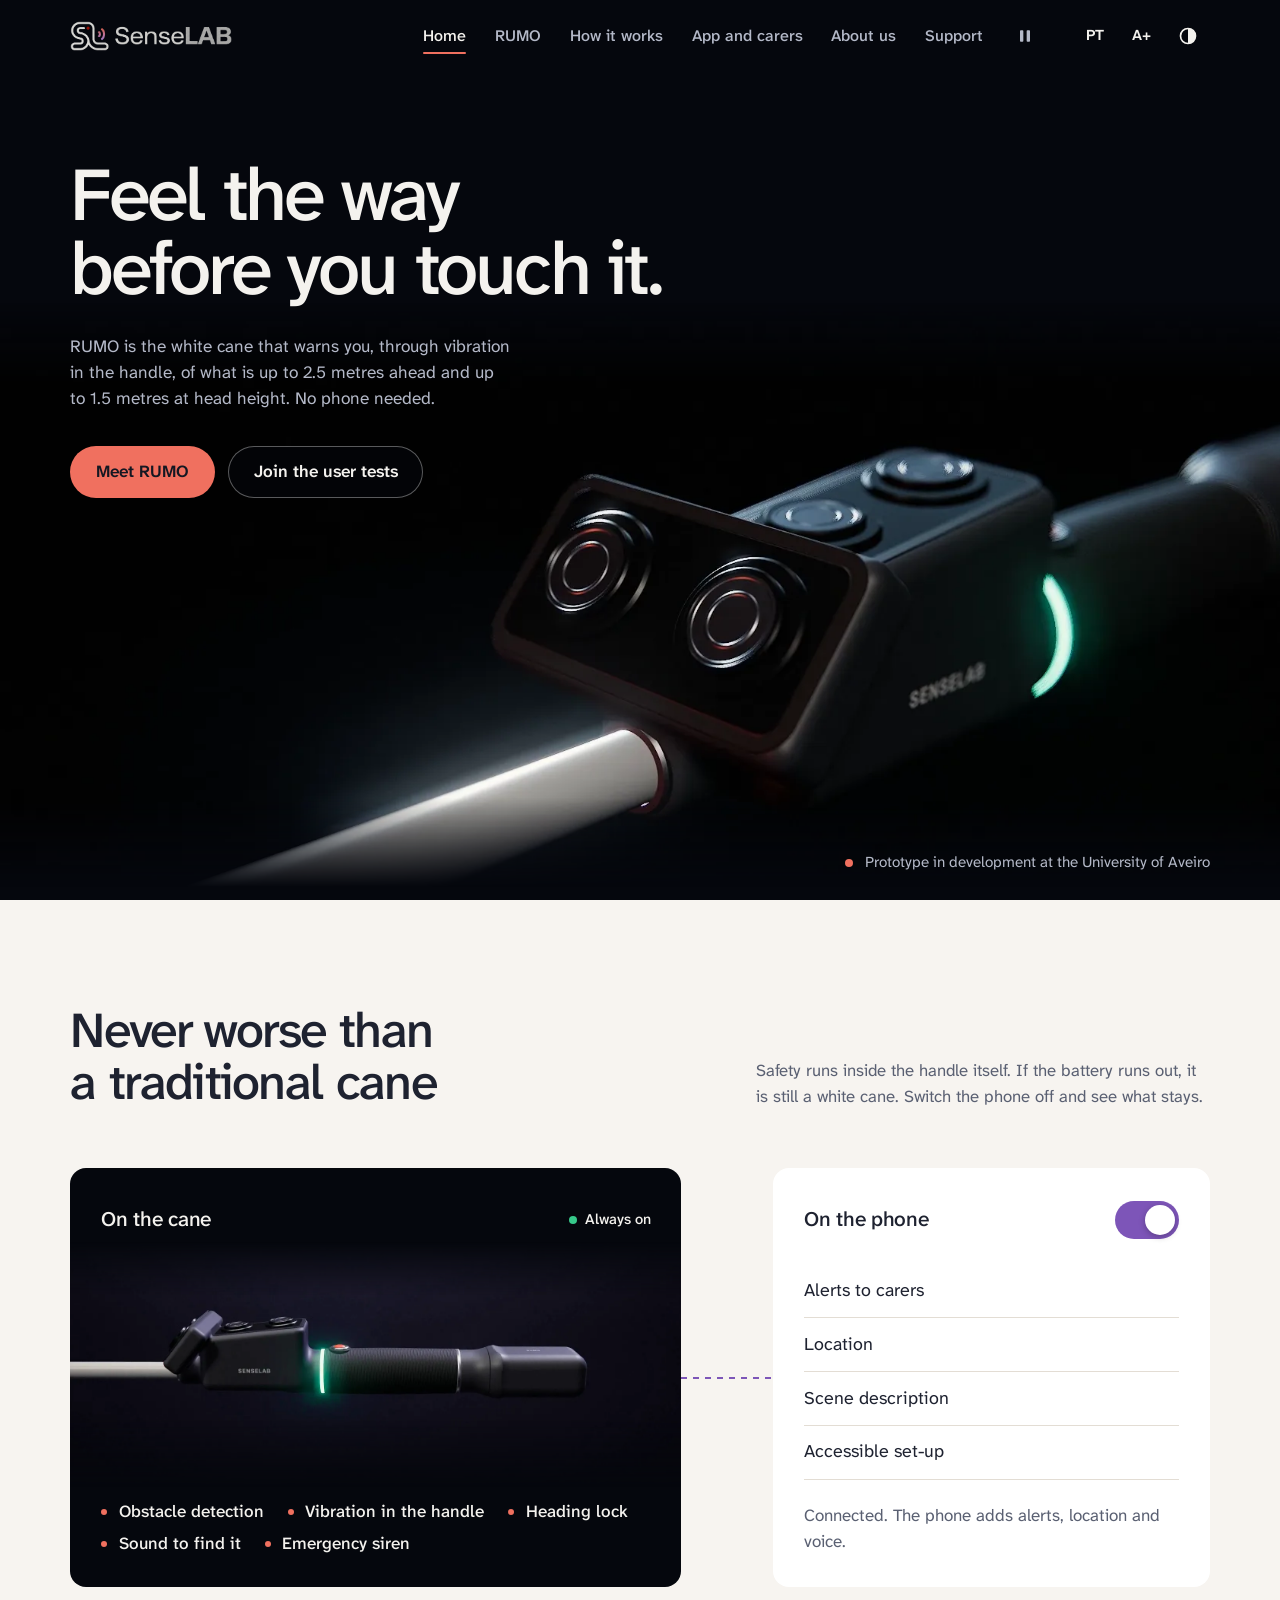
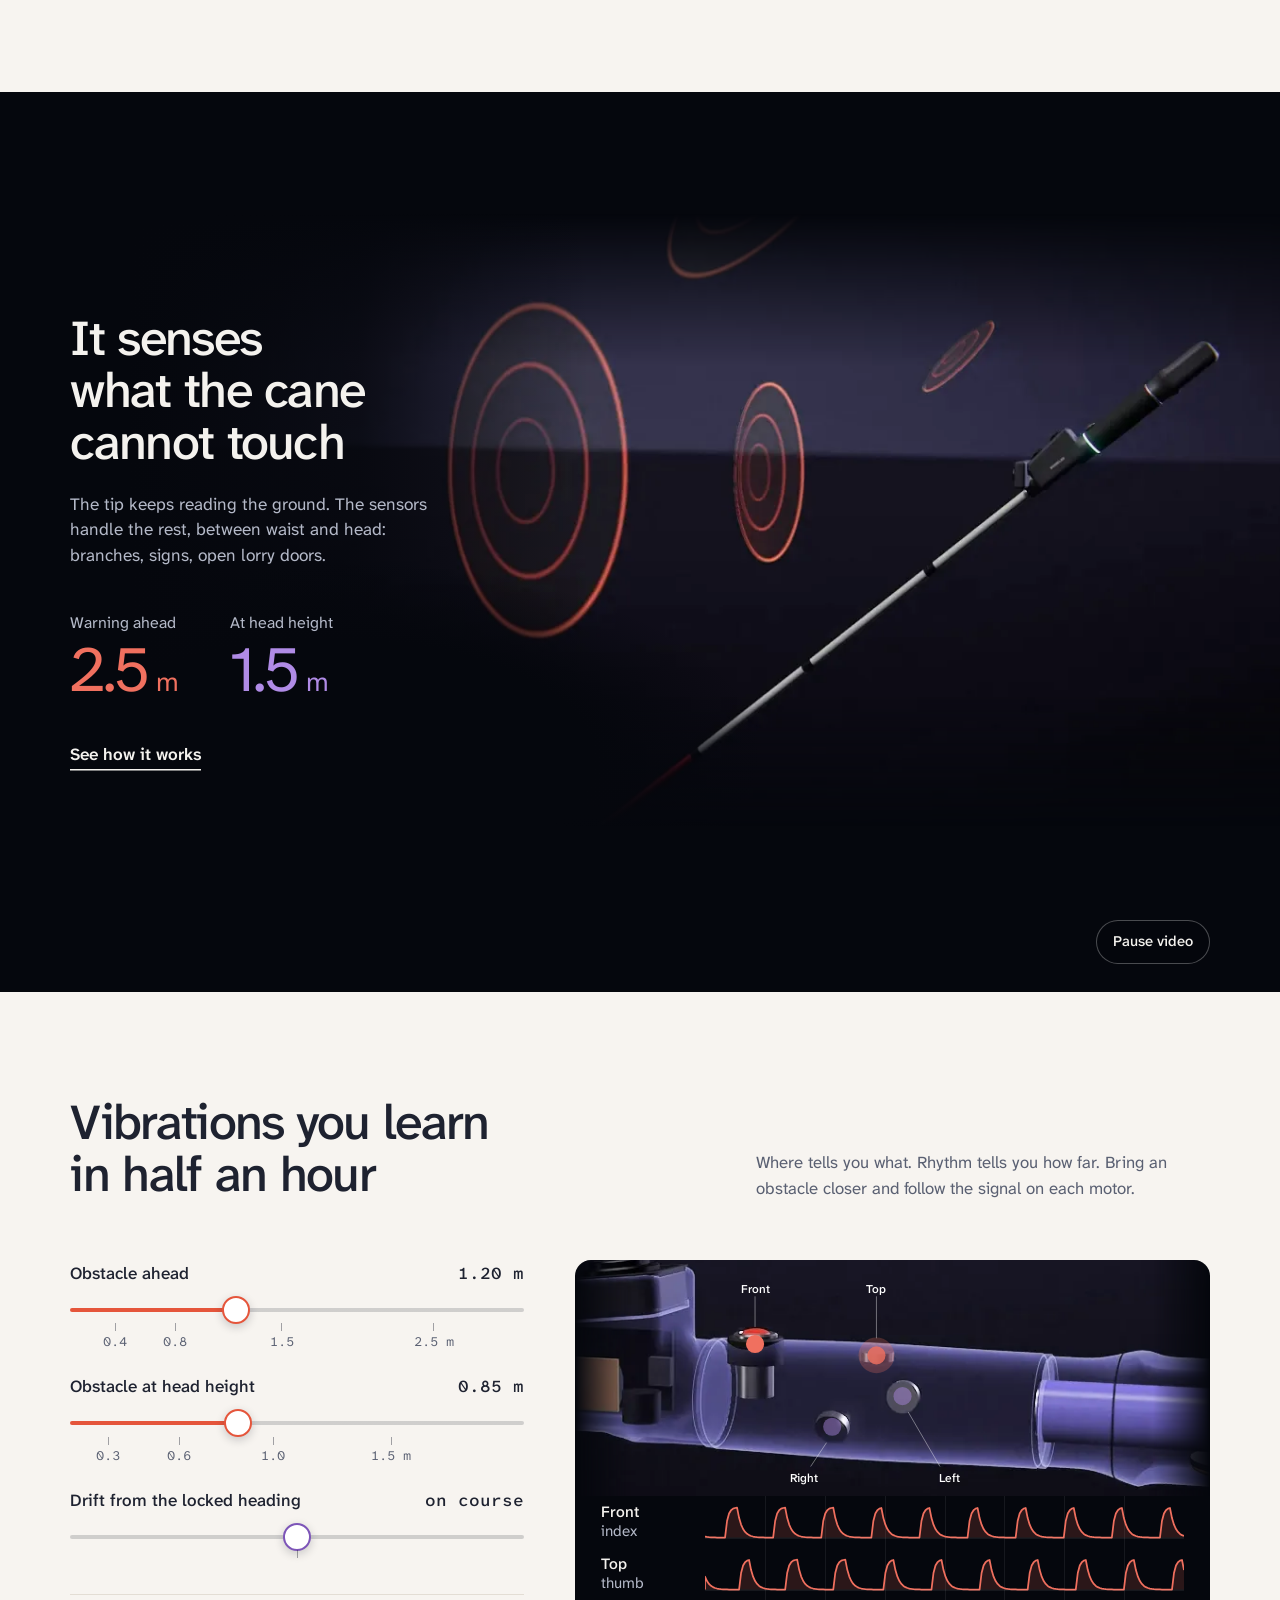
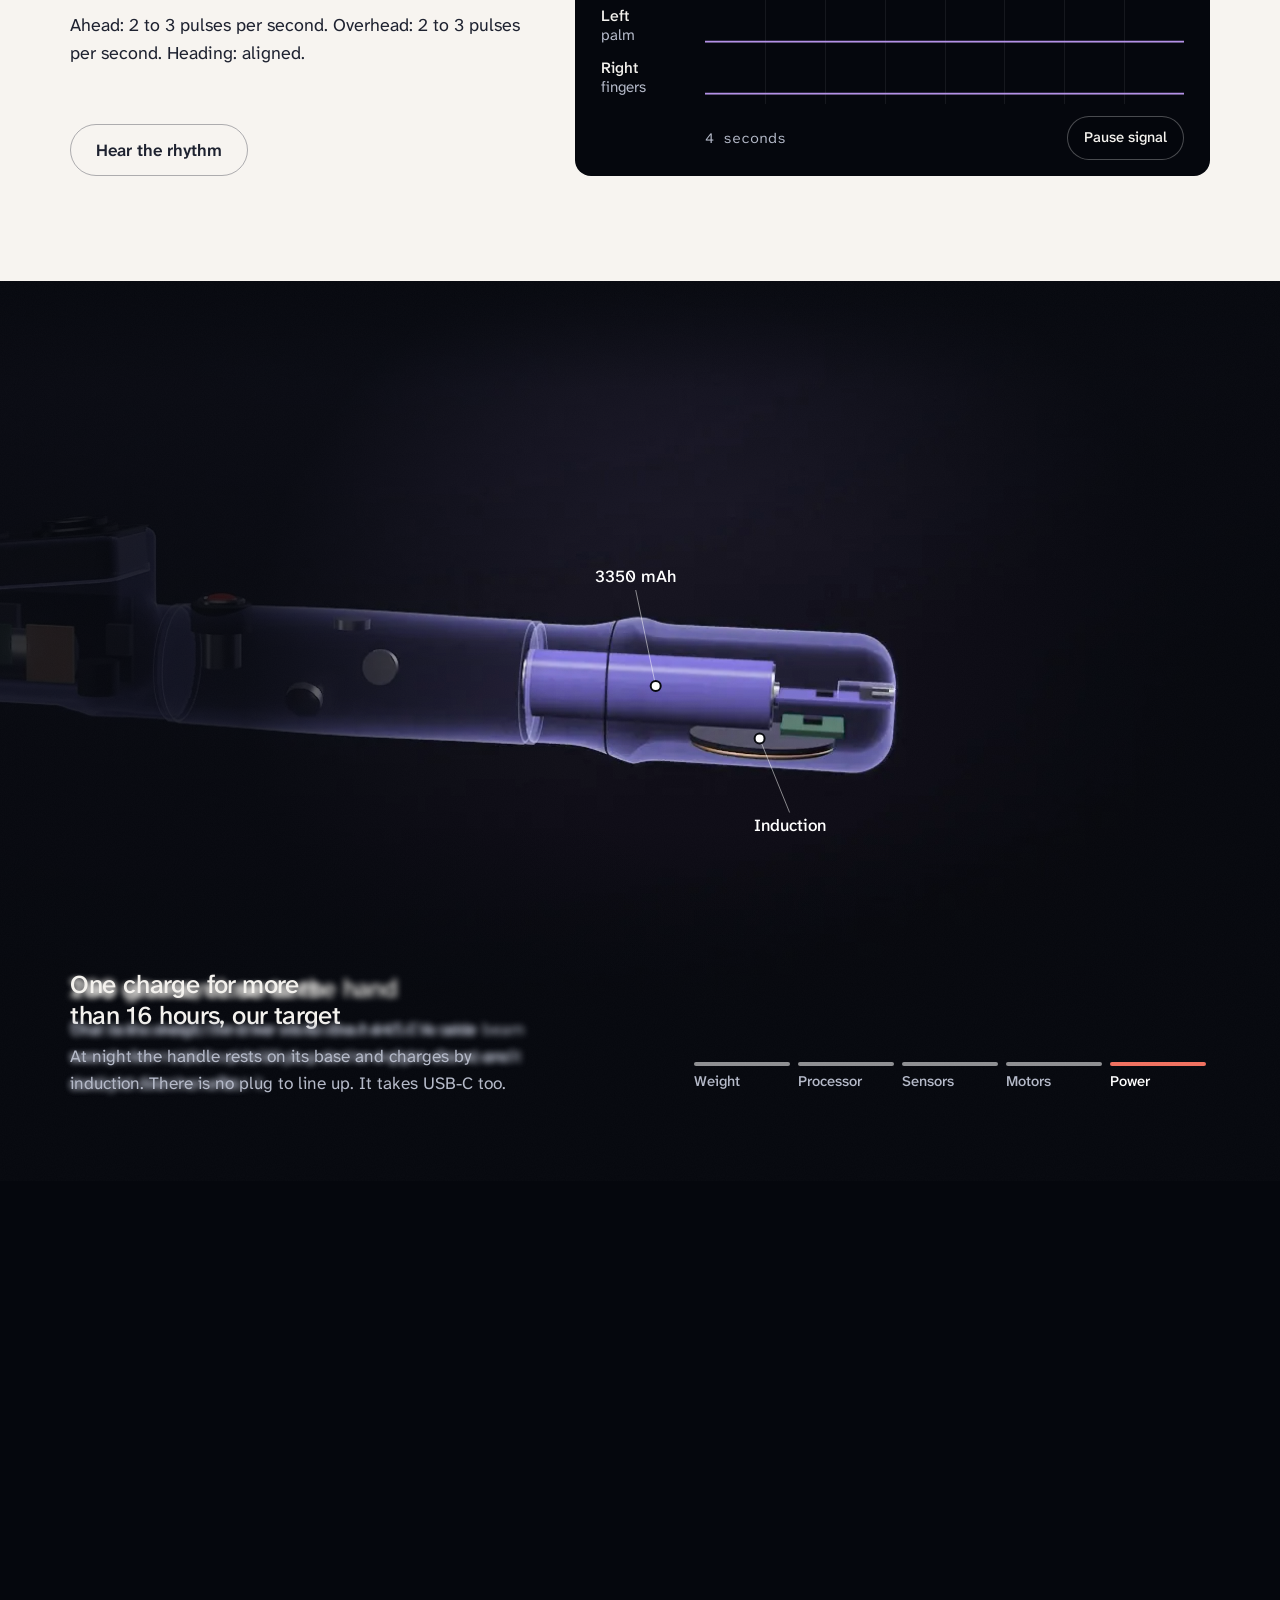
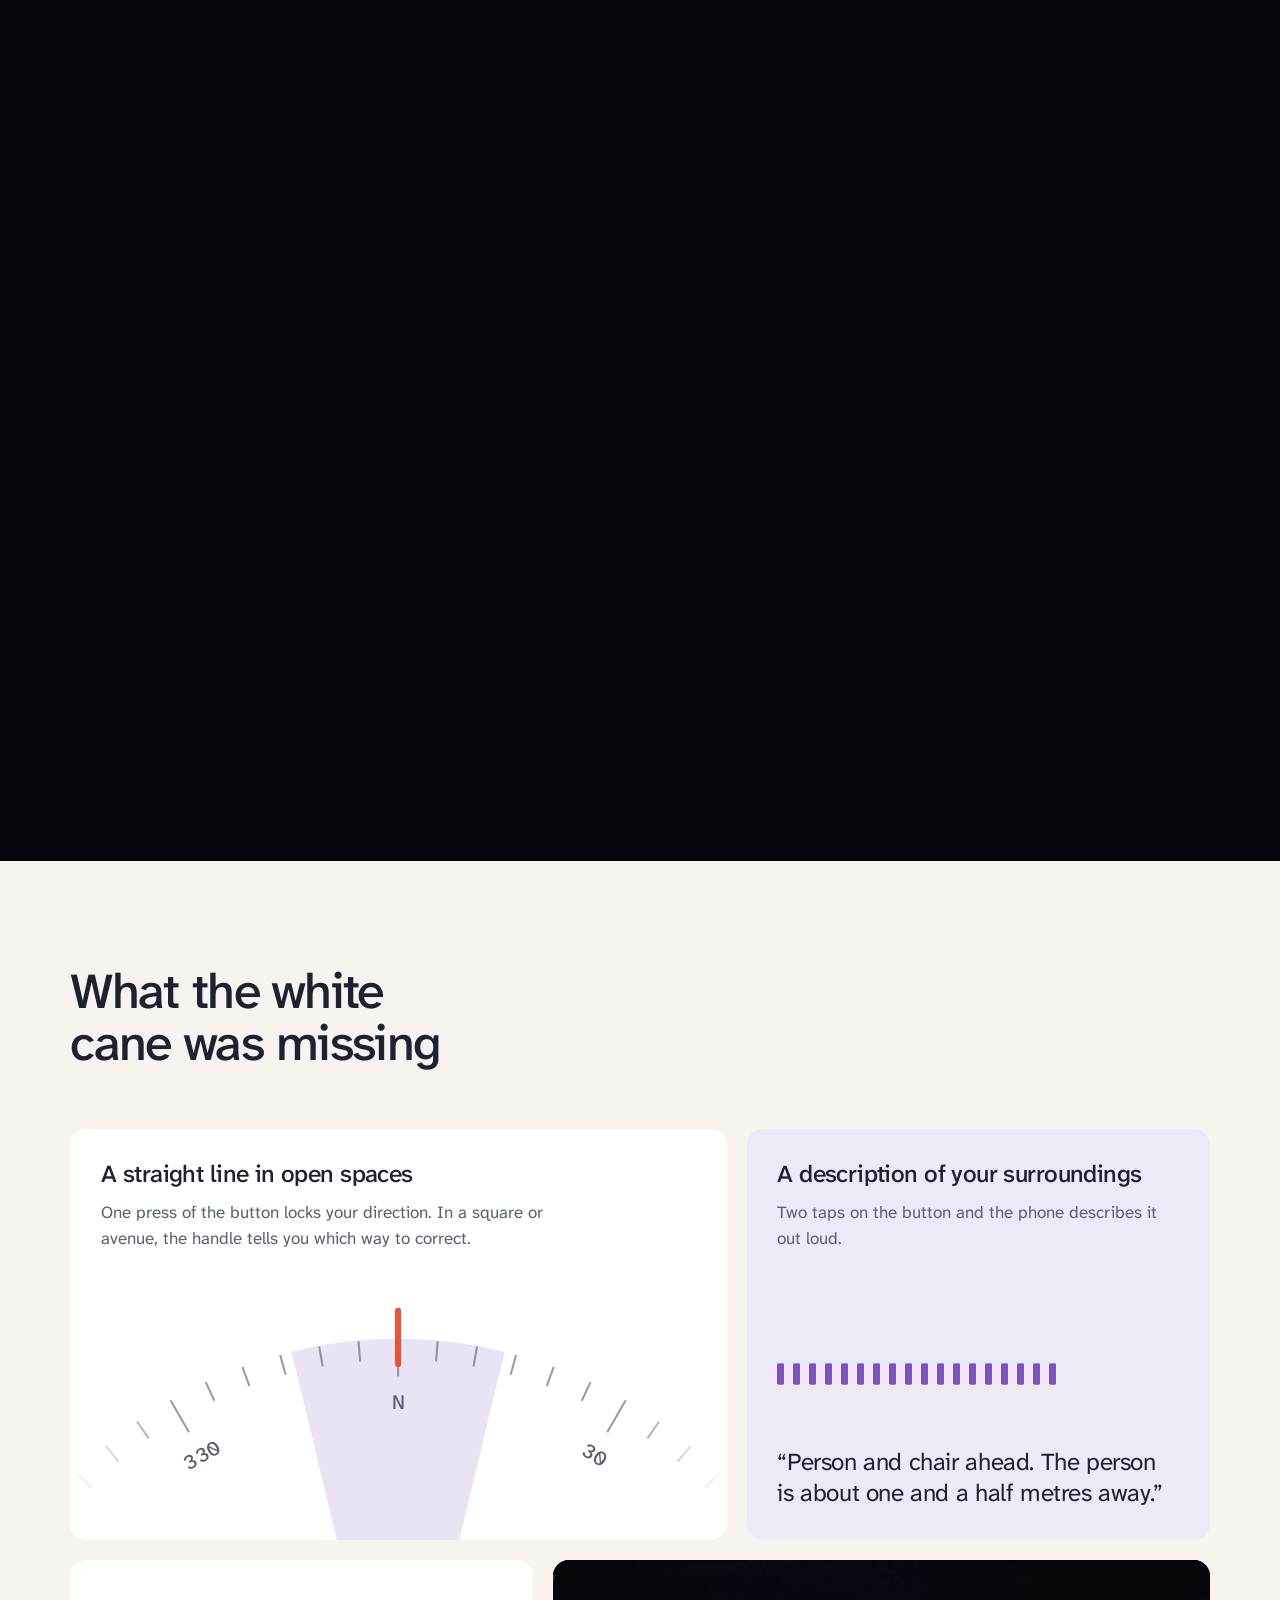
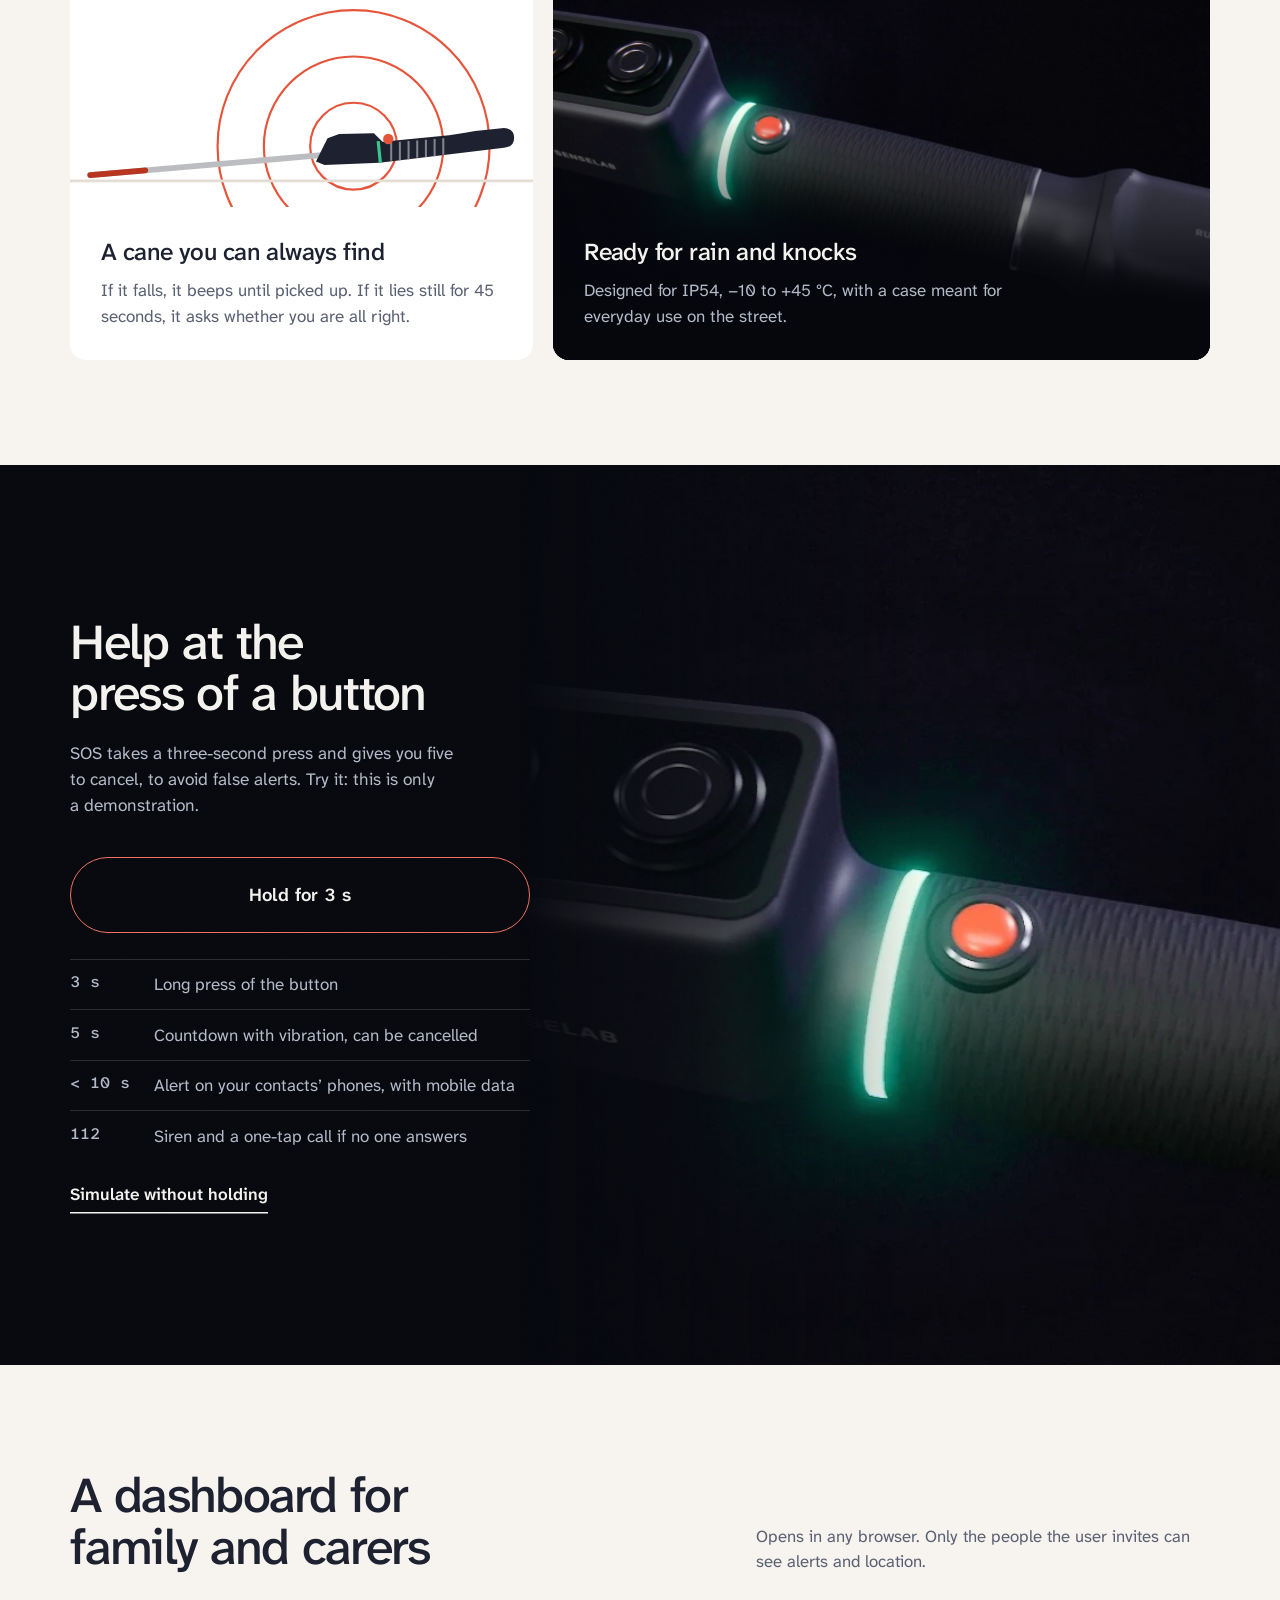
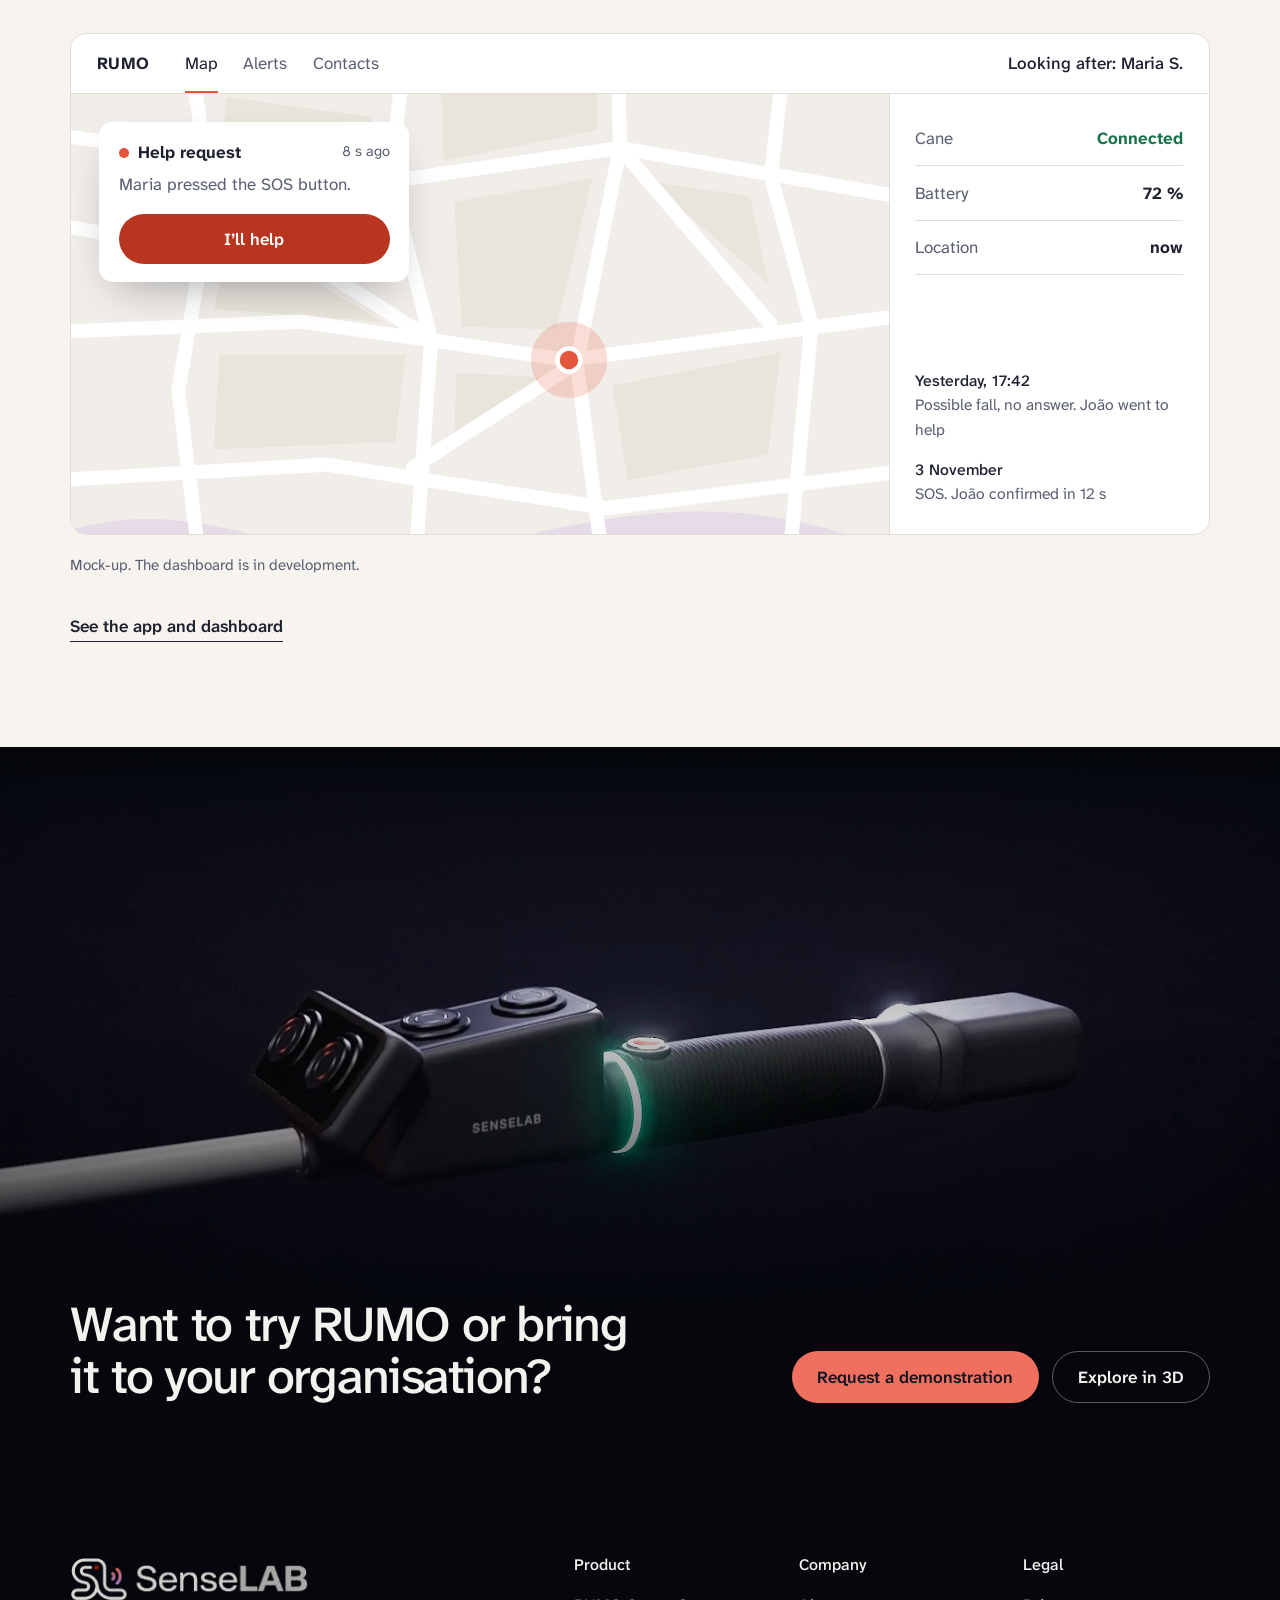
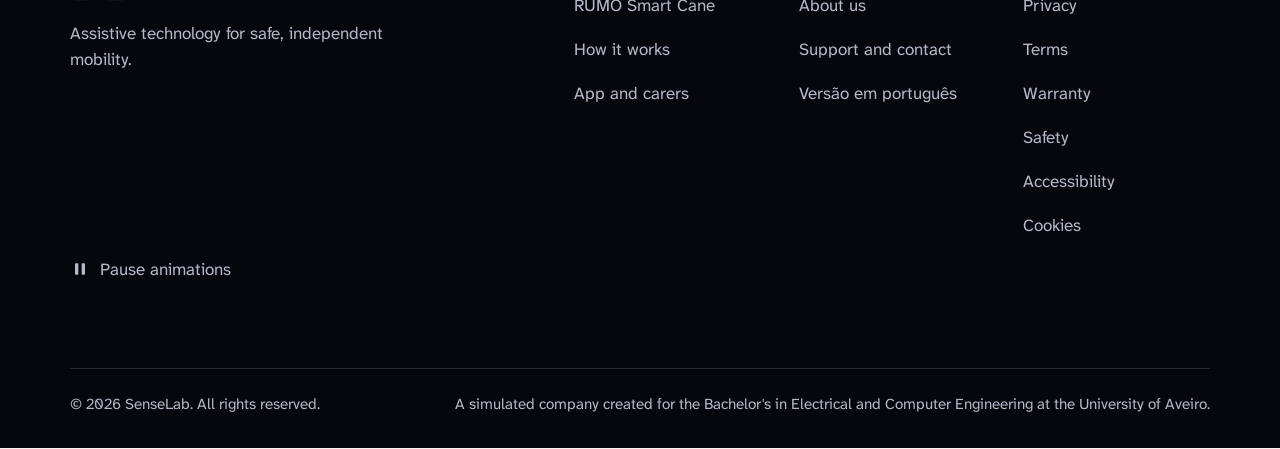
==== commit 614ac41c: "Add files via upload" ====
--- a/en/index.html
+++ b/en/index.html
@@ -29,8 +29,8 @@
 <link rel="preconnect" href="https://fonts.googleapis.com">
 <link rel="preconnect" href="https://fonts.gstatic.com" crossorigin>
 <link href="https://fonts.googleapis.com/css2?family=Atkinson+Hyperlegible+Mono:wght@400;500&family=Atkinson+Hyperlegible+Next:ital,wght@0,300..700;1,400&display=swap" rel="stylesheet">
-<script>if(!/^(#inicio|#conteudo|#vibracoes)?$/.test(location.hash))document.documentElement.setAttribute('data-cold','');else{var l=document.createElement('link');l.rel='preload';l.as='image';l.href='../assets/film/hero.webp';document.head.appendChild(l)}</script>
-<link rel="stylesheet" href="../assets/style.css?v=2a4ce6d5">
+<script>if(!/^(#inicio|#conteudo|#vibracoes)?$/.test(location.hash))document.documentElement.setAttribute('data-cold','')</script>
+<link rel="stylesheet" href="../assets/style.css?v=edc218ae">
 <script>document.documentElement.classList.add('js');try{var t=localStorage.getItem('sl-theme');if(t)document.documentElement.setAttribute('data-theme',t);if(localStorage.getItem('sl-motion')==='1')document.documentElement.classList.add('no-motion')}catch(e){}</script>
 <script type="application/ld+json">{"@context":"https://schema.org","@type":"Organization","name":"SenseLab","url":"https://entermega.github.io/senselab-site/","logo":"https://entermega.github.io/senselab-site/assets/icon-512.png","email":"senselabgeral@gmail.com","description":"Assistive technology for independent mobility"}</script>
 </head>
@@ -667,7 +667,7 @@
   </div>
 </footer>
 <p class="sr" id="say" role="status"></p>
-<script defer src="../assets/film.js?v=b8bbdf88"></script>
+<script defer src="../assets/film.js?v=bc0947ce"></script>
 <script defer src="../assets/viewer.js?v=e41e6cab"></script>
 <script defer onerror="document.documentElement.removeAttribute('data-cold');document.documentElement.classList.remove('js')" src="../assets/site.js?v=fd676dfd"></script>
 </body>
--- a/assets/style.css
+++ b/assets/style.css
@@ -0,0 +1,589 @@
+/* SenseLab. Paleta original: carvão, papel quente, coral e violeta. Uma família tipográfica (Atkinson Hyperlegible Next), mono para medidas. */
+:root{
+  --paper:#F7F4F0;--surface:#FFFFFF;--ink:#1E2230;--muted:#5A6072;--line:#E3DDD4;
+  --accent:#E5553B;--accent-ink:#B8361F;--violet:#7D55B8;--deep:#141722;--deep-2:#1F2434;
+  --on-deep:#F4F2EE;--on-deep-muted:#B4B9C8;--night:#05070D;--coral:#F0705F;--lilac:#B08BE6;
+  --grad:linear-gradient(115deg,#F0705F 0%,#C46A9E 55%,#9A6BD1 100%);
+  --font:"Atkinson Hyperlegible Next","Atkinson Hyperlegible",Verdana,system-ui,sans-serif;
+  --mono:"Atkinson Hyperlegible Mono",ui-monospace,Menlo,monospace;
+  --step:1;--gut:clamp(20px,5.5vw,80px);--max:1280px;--r:16px;--pad:clamp(72px,8.2vw,124px);
+  --out:cubic-bezier(.23,1,.32,1);--inout:cubic-bezier(.77,0,.175,1);
+  --stage:radial-gradient(70% 62% at 50% 44%,#FFFFFF 0%,#F1EDE7 70%,#E9E3DB 100%);
+  color-scheme:light}
+@media (prefers-color-scheme:dark){:root:not([data-theme="light"]){--paper:#11131B;--surface:#1A1E2B;--ink:#F1EFEA;--muted:#A9AFBF;--line:#2A2F40;--accent:#F0705F;--accent-ink:#FF8E7C;--violet:#B08BE6;--deep:#0B0D14;--deep-2:#171B28;--stage:radial-gradient(70% 62% at 50% 44%,#39425E 0%,#1E2333 70%,#171B28 100%);color-scheme:dark}}
+:root[data-theme="dark"]{--paper:#11131B;--surface:#1A1E2B;--ink:#F1EFEA;--muted:#A9AFBF;--line:#2A2F40;--accent:#F0705F;--accent-ink:#FF8E7C;--violet:#B08BE6;--deep:#0B0D14;--deep-2:#171B28;--stage:radial-gradient(70% 62% at 50% 44%,#39425E 0%,#1E2333 70%,#171B28 100%);color-scheme:dark}
+:root[data-size="125"]{font-size:125%}:root[data-size="150"]{font-size:150%}
+
+*{box-sizing:border-box}
+[hidden]{display:none!important}
+html{-webkit-text-size-adjust:100%;scroll-padding-top:88px}
+body{margin:0;background:var(--paper);color:var(--ink);font-family:var(--font);font-size:calc(1.0625rem*var(--step));line-height:1.55;-webkit-font-smoothing:antialiased}
+img,svg,video{max-width:100%;display:block}
+a{color:inherit;text-underline-offset:.22em;text-decoration-thickness:1px}
+p,dl,dd,ol,ul{margin:0}
+h1,h2,h3,h4{margin:0;font-weight:500;text-wrap:balance;letter-spacing:-.022em;line-height:1.08}
+h1{font-size:calc(clamp(2.6rem,5.9vw,5.5rem)*var(--step));letter-spacing:-.042em;line-height:.99}
+h2{font-size:calc(clamp(2rem,3.9vw,3.5rem)*var(--step));letter-spacing:-.034em;line-height:1.04}
+h3{font-size:calc(1.3rem*var(--step));letter-spacing:-.014em;line-height:1.2}
+.wrap{width:min(100% - 2*var(--gut),var(--max));margin-inline:auto}
+.lede{font-size:calc(clamp(1.08rem,1.35vw,1.25rem)*var(--step));line-height:1.5;color:var(--muted);max-width:46ch;text-wrap:pretty}
+.muted{color:var(--muted)}.prose{max-width:60ch}
+.sr{position:absolute;width:1px;height:1px;overflow:hidden;clip-path:inset(50%);white-space:nowrap}
+.skip{position:fixed;left:12px;top:-80px;background:var(--coral);color:#141722;padding:.8rem 1.2rem;font-weight:600;z-index:99;border-radius:10px}
+.skip:focus{top:12px}
+:focus-visible{outline:3px solid var(--accent);outline-offset:3px;border-radius:6px}
+.night :focus-visible,.dark :focus-visible,header :focus-visible,footer :focus-visible,.scope :focus-visible{outline-color:var(--coral)}
+main:focus{outline:0}
+section{padding:var(--pad) 0;position:relative}
+section.tight{padding-top:0}
+.hero .ghost{background:rgba(5,7,13,.6)}
+.night{background:var(--night);color:var(--on-deep)}
+.dark{background:#0A0B12;color:var(--on-deep)}
+.night .lede,.night .muted,.dark .muted,.dark .lede{color:var(--on-deep-muted)}
+.head2{display:grid;grid-template-columns:7fr 5fr;gap:1.4rem clamp(24px,4vw,72px);align-items:end;margin-bottom:clamp(36px,4.6vw,72px)}
+.head2>h2{max-width:17ch}
+.head2>p{font-size:calc(clamp(1.05rem,1.3vw,1.2rem)*var(--step));max-width:48ch}
+.head2>p+p{grid-column:2}
+@media (max-width:900px){.head2{grid-template-columns:1fr}.head2>p+p{grid-column:1}}
+.note{font-size:.95rem;color:var(--muted);margin-top:1.2rem;max-width:72ch}
+.dark .note{color:var(--on-deep-muted)}
+.js .view{display:none}html[data-cold] .view{display:none!important}.js .view.on{display:block}.routed .view.on{animation:fadein .22s ease}
+@keyframes fadein{from{opacity:0}}
+.view{scroll-margin-top:72px}h1:focus,.policy h2:focus,#h-contact:focus{outline:0}h1:focus-visible,.policy h2:focus-visible,#h-contact:focus-visible{outline:0;text-decoration:underline;text-decoration-color:var(--coral);text-decoration-thickness:3px;text-underline-offset:.14em}
+
+/* botões e ligações */
+.btn{display:inline-flex;align-items:center;justify-content:center;min-height:52px;padding:.8rem 1.55rem;border-radius:999px;border:1.5px solid transparent;font:inherit;font-weight:600;line-height:1.1;text-decoration:none;cursor:pointer;color:inherit;background:transparent;transition:transform .16s var(--out),background-color .18s ease,border-color .18s ease,color .18s ease}
+.btn:active{transform:scale(.97)}
+.btn.primary{background:var(--accent-ink);color:#fff}
+:root[data-theme="dark"] .btn.primary,.night .btn.primary,.dark .btn.primary{background:var(--coral);color:#141722}
+.btn.ghost{border-color:rgba(255,255,255,.34)}
+.btn.line{border-color:color-mix(in srgb,var(--ink) 34%,transparent)}
+.btn .arr{display:none}
+.more{display:inline-block;font-weight:600;text-decoration:none;background:linear-gradient(currentColor,currentColor) 0 100%/100% 1.5px no-repeat;padding-bottom:.18em;transition:background-size .28s var(--out)}
+.mini{font:500 .92rem/1 var(--font);min-height:44px;padding:0 1rem;border-radius:999px;border:1px solid rgba(255,255,255,.28);background:rgba(5,7,13,.5);color:var(--on-deep);cursor:pointer;transition:background-color .18s ease,transform .16s var(--out)}
+.mini:active{transform:scale(.97)}
+@media (hover:hover) and (pointer:fine){
+  .btn.primary:hover{background:color-mix(in srgb,var(--accent-ink) 86%,#000)}
+  :root[data-theme="dark"] .btn.primary:hover,.night .btn.primary:hover,.dark .btn.primary:hover{background:#ff8a7a}
+  .btn.ghost:hover{background:rgba(255,255,255,.1);border-color:rgba(255,255,255,.6)}
+  .btn.line:hover{background:color-mix(in srgb,var(--ink) 7%,transparent)}
+  .more:hover{background-size:0 1.5px;background-position:100% 100%}
+  .mini:hover{background:rgba(255,255,255,.14)}
+}
+.cta{display:flex;flex-wrap:wrap;gap:.8rem}
+
+/* cabeçalho */
+header.site{position:fixed;inset:0 0 auto;z-index:40;color:var(--on-deep);background:transparent;transition:background-color .25s ease}
+header.site.solid,header.site:has(nav.open){background:rgba(8,10,17,.94);-webkit-backdrop-filter:blur(16px) saturate(1.3);backdrop-filter:blur(16px) saturate(1.3)}
+.bar{width:min(100% - 2*var(--gut),var(--max));margin-inline:auto;display:flex;align-items:center;gap:1rem;min-height:72px}
+.brand{flex:none;display:flex;align-items:center;min-height:44px}.brand img{height:30px;width:auto}
+nav.main{display:flex;margin-left:auto;gap:.1rem}
+nav.main a{position:relative;text-decoration:none;font-weight:500;font-size:1rem;padding:.7rem .85rem;color:var(--on-deep-muted);white-space:nowrap;transition:color .16s ease}
+nav.main a::after{content:"";position:absolute;left:.85rem;right:.85rem;bottom:.38rem;height:2px;border-radius:2px;background:var(--coral);transform:scaleX(0);transform-origin:left;transition:transform .24s var(--out)}
+nav.main a[aria-current="page"]{color:var(--on-deep)}nav.main a[aria-current="page"]::after{transform:scaleX(1)}
+@media (hover:hover) and (pointer:fine){nav.main a:hover{color:var(--on-deep)}}
+.tools{display:flex;gap:.15rem;flex:none;margin-left:.6rem}
+.tools button,.tools .lang{display:grid;place-items:center;min-width:44px;min-height:44px;border:0;border-radius:999px;background:transparent;color:var(--on-deep);font:600 .95rem/1 var(--font);text-decoration:none;cursor:pointer;transition:background-color .18s ease,transform .16s var(--out)}
+.tools button:active,.tools .lang:active{transform:scale(.94)}
+.tools button[aria-pressed="true"]{background:rgba(255,255,255,.16)}
+#btn-menu{display:none}
+@media (hover:hover) and (pointer:fine){.tools button:hover,.tools .lang:hover{background:rgba(255,255,255,.12)}}
+@media (max-width:1080px){
+  #btn-menu{display:grid}.tools{margin-left:auto}
+  nav.main{position:absolute;left:0;right:0;top:100%;height:calc(100dvh - 72px);background:rgba(8,10,17,.98);flex-direction:column;padding:1.2rem var(--gut) 2rem;gap:0;visibility:hidden;opacity:0;transform:translateY(-8px);transition:opacity .18s ease,transform .22s var(--out),visibility 0s .22s;overflow:auto}
+  nav.main.open{visibility:visible;opacity:1;transform:none;transition:opacity .18s ease,transform .22s var(--out)}
+  nav.main a{font-size:1.7rem;letter-spacing:-.02em;padding:.75rem 0;color:var(--on-deep)}
+  nav.main a::after{left:0;right:auto;width:28px;bottom:.3rem}
+}
+.nav-c{
+  #btn-menu{display:grid}.tools{margin-left:auto}
+  nav.main{position:absolute;left:0;right:0;top:100%;height:calc(100dvh - 72px);background:rgba(8,10,17,.98);flex-direction:column;padding:1.2rem var(--gut) 2rem;gap:0;visibility:hidden;opacity:0;transform:translateY(-8px);transition:opacity .18s ease,transform .22s var(--out),visibility 0s .22s;overflow:auto}
+  nav.main.open{visibility:visible;opacity:1;transform:none;transition:opacity .18s ease,transform .22s var(--out)}
+  nav.main a{font-size:1.7rem;letter-spacing:-.02em;padding:.75rem 0;color:var(--on-deep)}
+  nav.main a::after{left:0;right:auto;width:28px;bottom:.3rem}
+}
+@media (max-width:440px){.brand{flex:0 1 auto;min-width:0}.tools button,.tools .lang{font-size:15px!important}.bar,.wrap{min-width:0}body{overflow-x:clip}.brand img{height:24px;object-fit:contain;object-position:left}.bar{gap:.3rem}.tools{margin-left:auto}.tools button,.tools .lang{min-width:44px}}
+@media (max-width:360px){.brand img{height:20px}.bar{gap:0}.tools{gap:0}.tools button,.tools .lang{min-width:43px}.modes{right:12px;left:12px}.modes button{flex:1;padding:0 .3rem;font-size:.82rem}.wrap,.bar{width:calc(100% - 32px)}}
+.motion-t{display:inline-grid;place-items:center;min-width:44px;min-height:44px;border:0;border-radius:999px;background:none;color:var(--on-deep-muted);font:inherit;cursor:pointer;margin-left:.3rem}.motion-t svg{width:20px;height:20px}.motion-t .pl{display:none}.motion-t[aria-pressed="true"]{color:var(--coral)}.motion-t[aria-pressed="true"] .pl{display:block}.motion-t[aria-pressed="true"] .pa{display:none}
+.motion-t span{position:absolute;width:1px;height:1px;overflow:hidden;clip-path:inset(50%)}
+@media (max-width:1080px){.motion-t{display:flex;justify-content:flex-start;gap:.9rem;margin:1.4rem 0 0;font-size:1.1rem;color:var(--on-deep)}.motion-t span{position:static;width:auto;height:auto;clip-path:none}}.nav-c{.motion-t{display:flex;justify-content:flex-start;gap:.9rem;margin:1.4rem 0 0;font-size:1.1rem;color:var(--on-deep)}.motion-t span{position:static;width:auto;height:auto;clip-path:none}}
+#btn-menu path{transition:transform .22s var(--out),opacity .14s ease;transform-origin:12px 12px}#btn-menu[aria-expanded="true"] path:nth-child(1){transform:translateY(5px) rotate(45deg)}#btn-menu[aria-expanded="true"] path:nth-child(2){opacity:0}#btn-menu[aria-expanded="true"] path:nth-child(3){transform:translateY(-5px) rotate(-45deg)}
+
+/* herói */
+.hero{min-height:100svh;padding:0;overflow:hidden;display:flex;flex-direction:column}
+.hero-film{background:url(film/hero.webp) right -13vw bottom -1vw/114vw auto no-repeat;-webkit-mask-image:linear-gradient(0deg,transparent 1vw,#000 8vw,#000 40vw,transparent 47vw);mask-image:linear-gradient(0deg,transparent 1vw,#000 8vw,#000 40vw,transparent 47vw);position:absolute;left:0;right:0;bottom:0;height:min(100%,62vw);pointer-events:none}
+.hero-film video{mix-blend-mode:lighten;position:absolute;right:-13vw;bottom:-1vw;width:114vw;max-width:none;height:auto}
+/* a imagem fixa é só reserva: nunca por baixo do vídeo */
+.js:not(.hero-still) .hero-film{background-image:none}
+.hero-still .hero-film video{visibility:hidden}
+.hero-copy{position:relative;padding-top:clamp(116px,17.5svh,190px)}
+.hero h1 .ln{display:block}
+.hero .lede{margin-top:1.7rem;max-width:40ch}
+.hero .cta{margin-top:2.1rem}
+.hero-foot{position:relative;margin-top:auto;padding-bottom:1.6rem;display:flex;align-items:center;gap:.7rem;font-size:.95rem;color:var(--on-deep-muted)}
+.hero-foot{justify-content:flex-end}
+.dot{width:8px;height:8px;border-radius:50%;background:var(--coral);flex:none}
+.js .hero h1 .ln,.js .hero .lede,.js .hero .cta{animation:rise .8s var(--out) both}
+.js .hero h1 .ln:nth-child(2){animation-delay:.09s}.js .hero .lede{animation-delay:.17s}.js .hero .cta{animation-delay:.23s}
+@keyframes rise{from{opacity:0;transform:translateY(22px)}}
+@media (max-width:820px){
+  .hero-copy{padding-top:104px}
+  .hero-film{top:auto;height:84vw;background-position:right -38vw bottom 5vh;background-size:190vw auto;-webkit-mask-image:linear-gradient(0deg,transparent 5vh,#000 14vh,#000 62vw,transparent 82vw);mask-image:linear-gradient(0deg,transparent 5vh,#000 14vh,#000 62vw,transparent 82vw)}
+  .hero-film video{right:-38vw;bottom:5vh;width:190vw}
+  .hero-copy{padding-bottom:64vw}
+  .hero-foot{justify-content:flex-start}
+  .hero .lede{margin-top:1.2rem}.hero .cta{margin-top:1.5rem}
+}
+@media (max-width:480px){.cta .btn{width:100%}}
+
+/* princípio */
+.link-demo{display:grid;grid-template-columns:7fr 92px 5fr;align-items:stretch}
+.unit{background:var(--surface);border-radius:var(--r);padding:clamp(20px,2.4vw,34px);display:flex;flex-direction:column;gap:1.4rem;min-width:0}
+.unit-cane{background:#05070d;color:var(--on-deep);overflow:hidden;position:relative}
+.unit-top{display:flex;justify-content:space-between;align-items:center;gap:1rem;min-height:44px;position:relative}
+.unit-img{margin:-1.4rem calc(-1*clamp(20px,2.4vw,34px));aspect-ratio:2.5;overflow:hidden}
+.unit-img img{width:124%;max-width:none;margin-left:-14%;height:100%;object-fit:cover;-webkit-mask-image:linear-gradient(180deg,transparent,#000 22%,#000 72%,transparent);mask-image:linear-gradient(180deg,transparent,#000 22%,#000 72%,transparent)}
+.caps{list-style:none;padding:0;display:flex;flex-wrap:wrap;gap:.35rem 1.5rem;position:relative}
+.unit-cane .caps{margin-top:auto}
+.unit-phone .caps{display:grid;gap:0}
+.unit-phone .caps li{padding:.78rem 0;border-bottom:1px solid var(--line);font-size:calc(1.12rem*var(--step))}
+.unit-cane .caps li{padding-left:1.1rem;position:relative;font-weight:500}
+.unit-cane .caps li::before{content:"";position:absolute;left:0;top:.62em;width:6px;height:6px;border-radius:50%;background:var(--coral)}
+.unit-msg{margin-top:auto;min-height:3.2em;color:var(--muted)}
+.state{display:inline-flex;align-items:center;gap:.5rem;font-size:.92rem;font-weight:500}
+.state::before{content:"";width:8px;height:8px;border-radius:50%;background:#37C98B}
+.wire{position:relative;display:grid;place-items:center}
+.wire::before{content:"";position:absolute;left:0;right:0;top:50%;height:2px;background:repeating-linear-gradient(90deg,var(--violet) 0 6px,transparent 6px 12px);background-size:24px 2px;animation:flow .9s linear infinite;transform-origin:left;transition:transform .34s var(--inout)}
+@keyframes flow{to{background-position-x:24px}}
+[data-on="false"] .wire::before{transform:scaleX(0)}
+.unit-phone .caps li>span:first-child{background:linear-gradient(var(--accent),var(--accent)) 0 54%/0 1.5px no-repeat;transition:background-size .28s var(--out),color .2s ease;transition-delay:calc(var(--i,0)*40ms)}
+[data-on="false"] .unit-phone .caps li>span:first-child{background-size:100% 1.5px;color:var(--muted)}
+.unit-img{position:relative}.pulse3{position:absolute;left:43.6%;top:53%;width:120px;height:120px;margin:-60px;border-radius:50%;border:2px solid var(--coral);opacity:0}
+[data-on="false"] .pulse3{animation:p3 .9s var(--out) 3}
+@keyframes p3{0%{transform:scale(.25);opacity:1}100%{transform:scale(1.3);opacity:0}}
+.switch{width:64px;height:38px;border-radius:999px;border:0;padding:0;position:relative;cursor:pointer;background:color-mix(in srgb,var(--ink) 26%,transparent);transition:background-color .2s ease}
+.switch::after{content:"";position:absolute;inset:-4px}
+.switch i{position:absolute;left:4px;top:4px;width:30px;height:30px;border-radius:50%;background:#fff;box-shadow:0 2px 6px rgba(0,0,0,.25);transition:transform .22s var(--out)}
+.switch[aria-checked="true"]{background:var(--violet)}.switch[aria-checked="true"] i{transform:translateX(26px)}
+.switch:active i{transform:scale(.92)}.switch[aria-checked="true"]:active i{transform:translateX(26px) scale(.92)}
+@media (max-width:900px){.link-demo{grid-template-columns:1fr}.wire{height:44px}.wire::before{left:50%;right:auto;top:0;bottom:0;width:2px;height:auto;background:repeating-linear-gradient(180deg,var(--violet) 0 6px,transparent 6px 12px);animation:none}}
+
+/* sequência por scroll */
+.scrub{height:420vh;padding:0}
+.scrub-pin{position:sticky;top:0;height:100svh;overflow:hidden}
+.scrub canvas{position:absolute;inset:0;width:100%;height:100%}
+.scrub-mark{position:absolute;inset:0;width:100%;height:100%;max-width:none;pointer-events:none;opacity:0;transition:opacity .2s ease;overflow:visible}
+.scrub-mark.show{opacity:1}
+.scrub-mark circle{fill:none;stroke:var(--coral);stroke-width:1.5;transform-box:fill-box;transform-origin:center}
+.scrub-mark .in{fill:#fff;stroke:#05070d;stroke-width:2}
+.scrub-mark text{font:500 1.06rem var(--font);fill:#fff}.scrub-mark .ld{fill:none;stroke:rgba(255,255,255,.5);stroke-width:1}
+.scrub-mark .mk{opacity:0;transform:scale(.92);transition:opacity .18s ease,transform .26s var(--out);transition-delay:calc(var(--i)*60ms)}.scrub-mark.show .mk{opacity:1;transform:none}
+.scrub-mark .pg{stroke:#fff}.scrub-mark.show .pg{animation:ping 1.8s var(--out) 2;animation-delay:calc(var(--i)*60ms);opacity:0}
+@keyframes ping{from{transform:scale(.3);opacity:1}to{transform:scale(1.15);opacity:0}}
+.scrub-ui{position:absolute;inset:0;margin-inline:auto;pointer-events:none}
+.scrub-h{transition:opacity .3s ease,transform .4s var(--out);position:absolute;top:calc(72px + 4.5svh);left:0;max-width:14ch}
+.deep-in .scrub-h{opacity:0;transform:translateY(-14px)}
+.chapters{list-style:none;padding:0;position:absolute;left:0;bottom:calc(5svh + 40px);width:min(460px,100%);display:grid}
+.chapters li{grid-area:1/1;align-self:end;opacity:0;transform:translateY(14px);filter:blur(3px);transition:opacity .22s ease,transform .3s var(--out),filter .22s ease}
+.chapters li.past{transform:translateY(-14px)}
+.chapters li.on{opacity:1;transform:none;filter:none;transition-delay:.08s}
+.chapters h3{font-size:calc(clamp(1.35rem,2vw,1.85rem)*var(--step));letter-spacing:-.024em;margin-bottom:.7rem}
+.chapters p{color:var(--on-deep-muted);font-size:calc(1.08rem*var(--step));text-wrap:pretty}
+.ticks{position:absolute;right:0;bottom:calc(5svh + 34px);display:flex;pointer-events:auto}
+.ticks button{width:104px;height:48px;padding:0;border:0;background:none;cursor:pointer;position:relative;color:inherit}
+.ticks button::before{content:"";position:absolute;left:4px;right:4px;top:8px;height:4px;border-radius:3px;background:rgba(255,255,255,.55);transition:background-color .2s ease,transform .16s var(--out)}.ticks button:active::before{transform:scaleY(1.6)}.ticks .tl{position:absolute;left:4px;top:19px;font:500 .92rem/1.2 var(--font);color:var(--on-deep-muted);white-space:nowrap;transition:color .2s ease}.ticks button[aria-current] .tl{color:#fff}
+.ticks button[aria-current]::before{background:var(--coral)}
+@media (hover:hover) and (pointer:fine){.ticks button:hover::before{background:rgba(255,255,255,.7)}}
+@media (max-width:760px){.scrub-h{top:calc(72px + 1.5svh);font-size:1.75rem}.chapters{bottom:78px}.ticks{left:-4px;right:-4px;bottom:16px}.ticks button{width:auto;flex:1;height:44px}.ticks button::before{top:50%}.ticks .tl{position:absolute;width:1px;height:1px;overflow:hidden;clip-path:inset(50%)}.scrub{height:310vh}.chapters{top:60svh;bottom:auto!important}.chapters li{align-self:start!important}}
+@media (min-width:761px) and (max-width:1120px){.ticks{left:0;right:0;bottom:18px}.ticks button{flex:1;width:auto}.chapters{bottom:96px;width:min(620px,100%)}}
+.scrub.still{height:auto;padding:var(--pad) 0}
+.still .scrub-pin{position:relative;height:auto;overflow:visible}
+.still canvas{position:relative;display:block;height:auto;aspect-ratio:1600/668}
+.still .scrub-ui{position:relative}.still .scrub-h,.still .chapters,.still .ticks{position:static}
+.still .ticks{display:none}.still .chapters{top:auto;width:auto;grid-template-columns:repeat(auto-fit,minmax(240px,1fr));gap:2rem;margin-top:2.4rem}
+.still .chapters li{grid-area:auto;opacity:1;visibility:visible;transform:none;filter:none;align-self:start}
+
+/* laboratório háptico */
+.lab-grid{display:grid;grid-template-columns:5fr 7fr;gap:clamp(28px,4vw,64px);align-items:stretch}
+.lab-ctl{display:flex;flex-direction:column;gap:1.5rem}
+.lab-acts{display:flex;flex-wrap:wrap;gap:.7rem;margin-top:auto}
+.btn[aria-pressed="true"]{background:var(--ink);color:var(--paper)}
+.ctrl{display:grid;grid-template-columns:1fr auto;gap:.1rem 1rem;align-items:baseline}
+.ctrl label{font-weight:500}
+.ctrl output{font:500 1.05rem var(--mono);font-variant-numeric:tabular-nums;white-space:nowrap}
+.ctrl input{grid-column:1/-1}
+input[type=range]{-webkit-appearance:none;appearance:none;width:100%;height:44px;margin:0;background:none;cursor:grab}
+input[type=range]:active{cursor:grabbing}
+input[type=range]::-webkit-slider-runnable-track{height:4px;border-radius:4px;background:linear-gradient(90deg,var(--accent) var(--p,50%),color-mix(in srgb,var(--ink) 18%,transparent) 0)}
+input[type=range]::-moz-range-track{height:4px;border-radius:4px;background:linear-gradient(90deg,var(--accent) var(--p,50%),color-mix(in srgb,var(--ink) 18%,transparent) 0)}
+#d-head::-webkit-slider-runnable-track{background:color-mix(in srgb,var(--ink) 18%,transparent)}
+#d-head::-moz-range-track{background:color-mix(in srgb,var(--ink) 18%,transparent)}
+input[type=range]::-webkit-slider-thumb{-webkit-appearance:none;width:28px;height:28px;margin-top:-12px;border-radius:50%;background:var(--surface);border:2px solid var(--accent);box-shadow:0 3px 10px rgba(20,23,34,.2);transition:transform .16s var(--out)}
+input[type=range]::-moz-range-thumb{width:24px;height:24px;border-radius:50%;background:var(--surface);border:2px solid var(--accent)}
+#d-head::-webkit-slider-thumb{border-color:var(--violet)}#d-head::-moz-range-thumb{border-color:var(--violet)}
+input[type=range]:active::-webkit-slider-thumb{transform:scale(1.14)}
+.zones{grid-column:1/-1;height:8px;margin:-10px 14px 18px;position:relative;--t:color-mix(in srgb,var(--ink) 40%,transparent);background:linear-gradient(var(--t),var(--t)) var(--a) 0/1px 100% no-repeat,linear-gradient(var(--t),var(--t)) var(--b) 0/1px 100% no-repeat,linear-gradient(var(--t),var(--t)) var(--c) 0/1px 100% no-repeat,linear-gradient(var(--t),var(--t)) var(--d) 0/1px 100% no-repeat}
+.zones span{position:absolute;top:10px;transform:translateX(-50%);font:400 .82rem var(--mono);color:var(--muted);white-space:nowrap}
+.zones.mid{margin-bottom:0;background:linear-gradient(var(--t),var(--t)) 50% 0/1px 100% no-repeat}
+.readout{margin-top:.6rem;font-size:calc(1.12rem*var(--step));min-height:4.7em;border-top:1px solid var(--line);padding-top:1.1rem}
+.scope{background:#05070d;color:var(--on-deep);border-radius:var(--r);overflow:hidden;display:flex;flex-direction:column;min-width:0}
+.scope-hand{width:100%;height:236px;-webkit-mask-image:linear-gradient(90deg,transparent,#000 9%,#000 91%,transparent);mask-image:linear-gradient(90deg,transparent,#000 9%,#000 91%,transparent)}
+.mot{--e:0;--c:#F0705F}.mot.v{--c:#B08BE6}
+.mot .core{fill:var(--c);opacity:calc(.45 + var(--e)*.55)}
+.mot .halo{fill:var(--c);opacity:calc(var(--e)*.4);transform-box:fill-box;transform-origin:center;transform:scale(calc(.6 + var(--e)*.7))}
+.mot path{stroke:rgba(255,255,255,.5);stroke-width:.7;fill:none}
+.mot text{font:500 10.5px var(--font);fill:#fff}
+.scope-screen{position:relative;height:208px;margin:0 clamp(16px,2vw,28px)}
+.scope-screen canvas{position:absolute;left:104px;right:0;top:0;width:calc(100% - 104px);height:100%}
+.lanes{position:absolute;inset:0 auto 0 0;width:100px;display:grid;grid-template-rows:repeat(4,1fr)}
+.lanes span{align-self:center;font-weight:500;font-size:.98rem;line-height:1.2}
+.lanes small{display:block;font-size:.95rem;font-weight:400;color:var(--on-deep-muted)}
+.scope-foot{display:flex;justify-content:space-between;align-items:center;padding:.8rem clamp(16px,2vw,28px) 1rem;font:400 .9rem var(--mono);color:var(--on-deep-muted)}
+.scope-foot span{margin-left:104px}
+@media (max-width:980px){.lab-grid{grid-template-columns:1fr}.readout{min-height:5em}}
+@media (max-width:620px){.mot text{font-size:17px}.scope-screen canvas{left:84px;width:calc(100% - 84px)}.lanes{width:80px}.scope-foot span{margin-left:84px}}
+
+/* ondas */
+.waves{padding:0;overflow:hidden;display:grid}
+.waves-film{position:absolute;right:0;top:0;bottom:0;width:100%}
+.waves-film video{position:absolute;right:-13%;top:50%;transform:translateY(-52%);height:auto;width:118%;max-width:none;-webkit-mask-image:linear-gradient(180deg,transparent,#000 24%,#000 76%,transparent 97%);mask-image:linear-gradient(180deg,transparent,#000 24%,#000 76%,transparent 97%)}
+.waves-film::after{content:"";position:absolute;inset:0;background:radial-gradient(34% 22% at 26% 74%,#05070d 60%,transparent),linear-gradient(90deg,#05070d 10%,rgba(5,7,13,.82) 28%,rgba(5,7,13,0) 46%)}
+.waves-copy{position:relative;min-height:min(100svh,920px);display:flex;flex-direction:column;justify-content:center;align-items:flex-start;padding:120px 0}
+.waves-copy h2{max-width:11ch}.waves-copy .lede{margin-top:1.4rem;max-width:34ch}
+.ranges{display:flex;gap:clamp(28px,4vw,64px);margin:2.6rem 0 2.4rem}
+.ranges dt{color:var(--on-deep-muted);font-size:1rem}
+.ranges dd{font-size:calc(clamp(3rem,5vw,4.6rem)*var(--step));letter-spacing:-.045em;line-height:1.05;font-weight:400}
+.ranges div:first-child dd{color:var(--coral)}.ranges div:last-child dd{color:var(--lilac)}
+.ranges small{font-size:.42em;letter-spacing:0}
+.vid-pause{position:absolute;right:max(var(--gut),calc((100% - var(--max))/2));bottom:28px}
+@media (max-width:820px){.waves-film{height:68vw;bottom:auto}.waves-film video{right:-18%;width:150%}.waves-film::after{background:radial-gradient(60% 24% at 10% 84%,#05070d 60%,transparent)}.waves-copy{padding:calc(68vw + 8px) 0 110px;min-height:0}}
+
+/* funções */
+.kit h2{margin-bottom:clamp(36px,4.6vw,72px);max-width:16ch}
+.bento{display:grid;grid-template-columns:repeat(12,1fr);gap:20px}
+.tile{border-radius:var(--r);background:var(--surface);overflow:hidden;display:flex;flex-direction:column;justify-content:space-between;min-height:400px;position:relative}
+.t-compass{grid-column:span 7}.t-voice{grid-column:span 5}.t-drop{grid-column:span 5}.t-charge{grid-column:span 7;background:#05070d;color:var(--on-deep)}
+.t-copy{padding:clamp(22px,2.4vw,34px);max-width:46ch}
+.t-copy p{color:var(--muted);margin-top:.6rem;text-wrap:pretty}.t-charge .t-copy p{color:var(--on-deep-muted)}
+.t-copy h3{font-size:calc(clamp(1.35rem,1.9vw,1.7rem)*var(--step));letter-spacing:-.024em}
+.dial{width:100%;height:auto}
+.dial-r path{stroke:color-mix(in srgb,var(--ink) 45%,transparent);stroke-width:1}
+.dial-r text{font:500 10px var(--mono);fill:var(--muted)}
+.dial-r{transform-origin:160px 250px;animation:drift 4s var(--inout) infinite}
+.dial{-webkit-mask-image:linear-gradient(90deg,transparent,#000 16%,#000 84%,transparent);mask-image:linear-gradient(90deg,transparent,#000 16%,#000 84%,transparent)}
+@keyframes drift{0%,100%{transform:rotate(-14deg)}34%{transform:rotate(9deg)}62%,78%{transform:rotate(0)}}
+.dial-w{fill:color-mix(in srgb,var(--violet) 16%,transparent)}
+.dial-n{stroke:var(--accent);stroke-width:3;stroke-linecap:round}.dial-d{fill:var(--accent)}
+.t-voice{background:color-mix(in srgb,var(--violet) 13%,var(--surface))}
+.say{padding:0 clamp(22px,2.4vw,34px) clamp(22px,2.4vw,34px);display:grid;gap:1.2rem}
+.say p{font-size:calc(clamp(1.3rem,1.9vw,1.65rem)*var(--step));line-height:1.28;letter-spacing:-.016em;text-wrap:balance}
+.eq{display:flex;align-items:center;gap:5px;height:44px}
+.t-voice .eq{height:108px;gap:9px}.t-voice .eq i{width:7px}
+.eq i{width:4px;height:100%;border-radius:4px;background:var(--violet);transform:scaleY(.2);animation:eq 1.3s ease-in-out infinite alternate}
+.eq i:nth-child(2){animation-delay:-.9s}.eq i:nth-child(3){animation-delay:-.4s}.eq i:nth-child(4){animation-delay:-1.1s}.eq i:nth-child(5){animation-delay:-.2s}.eq i:nth-child(6){animation-delay:-.7s}.eq i:nth-child(7){animation-delay:-1.2s}.eq i:nth-child(8){animation-delay:-.55s}.eq i:nth-child(9){animation-delay:-.1s}
+.eq i:nth-child(9n+10){animation-delay:-.8s}.eq i:nth-child(9n+11){animation-delay:-.3s}.eq i:nth-child(9n+12){animation-delay:-1s}.eq i:nth-child(9n+13){animation-delay:-.5s}.eq i:nth-child(9n+14){animation-delay:-1.25s}.eq i:nth-child(9n+15){animation-delay:-.15s}.eq i:nth-child(9n+16){animation-delay:-.65s}.eq i:nth-child(9n+17){animation-delay:-.95s}
+@keyframes eq{to{transform:scaleY(.95)}}
+.beacon{width:100%;height:auto;margin-top:auto}
+.rings circle{fill:none;stroke:var(--accent);stroke-width:1.5;transform-origin:196px 128px;animation:beep 2.6s var(--out) infinite}
+.rings circle:nth-child(2){animation-delay:.14s}.rings circle:nth-child(3){animation-delay:.28s}
+@keyframes beep{0%{opacity:0;transform:scale(.7)}18%{opacity:1}70%,100%{opacity:0;transform:scale(1.08)}}
+.cane-l{stroke:color-mix(in srgb,var(--ink) 30%,var(--surface));stroke-width:4;stroke-linecap:round}.cane-t{stroke:#B8361F;stroke-width:4;stroke-linecap:round}.cane-b{fill:var(--ink)}.cane-r{stroke:#37C98B;stroke-width:2.2}.cane-g{stroke:color-mix(in srgb,var(--ink) 55%,var(--surface));stroke-width:1.4}.floor{stroke:var(--line);stroke-width:2}
+.t-img{position:absolute;inset:0}.t-img img{width:100%;height:100%;object-fit:cover;object-position:42% 50%;transition:transform .7s var(--out)}
+.t-charge::after{content:"";position:absolute;inset:40% 0 0;background:linear-gradient(0deg,#05070d 22%,transparent)}
+.t-charge .t-copy{position:relative;z-index:1;margin-top:auto}
+@media (hover:hover) and (pointer:fine){.t-charge:hover img{transform:scale(1.025)}}
+@media (max-width:900px){.bento>.tile{grid-column:1/-1;min-height:340px}}
+
+/* SOS */
+.sos{overflow:hidden;padding:0;min-height:min(100svh,900px);display:grid;align-items:center}
+.sos-img{position:absolute;right:-16%;top:0;width:92%;max-width:none;height:100%;object-fit:cover;object-position:50% 50%;-webkit-mask-image:linear-gradient(90deg,transparent 18%,#000 52%);mask-image:linear-gradient(90deg,transparent 18%,#000 52%)}
+.sos-in{position:relative;padding:130px 0}
+.sos-copy{max-width:460px}.sos-copy .lede{margin-top:1.3rem}
+.sos-demo{max-width:460px;margin-top:2.4rem}
+.hold{position:relative;overflow:hidden;width:100%;min-height:76px;border-radius:999px;border:1.5px solid var(--coral);background:rgba(5,7,13,.6);color:var(--on-deep);font:600 calc(1.15rem*var(--step)) var(--font);cursor:pointer;touch-action:none;-webkit-user-select:none;user-select:none;transition:transform .16s var(--out)}
+.hold:active{transform:scale(.98)}
+.hold-fill{position:absolute;inset:-2px;display:grid;place-items:center;border-radius:999px;background:var(--coral);color:#141722;clip-path:inset(0 100% 0 0);transition:clip-path .24s var(--out)}
+[data-s="hold"] .hold-fill{clip-path:inset(0);transition:clip-path 3s linear}
+[data-s="count"] .hold-fill{animation:drain 5s linear both}[data-s="sent"] .hold-fill{clip-path:inset(0)}
+@keyframes drain{from{clip-path:inset(0)}to{clip-path:inset(0 100% 0 0)}}
+.hold.sw .hold-t{animation:swt .18s ease}@keyframes swt{from{opacity:0;filter:blur(2px)}}
+[data-s="count"] .hold{animation:buzz 1s linear infinite}
+@keyframes buzz{0%,14%{transform:translateX(0)}2%,6%,10%{transform:translateX(-2px)}4%,8%,12%{transform:translateX(2px)}}
+.hold-t{position:relative;font-variant-numeric:tabular-nums}
+[data-s="ack"] .hold{border-color:#37C98B}[data-s="ack"] .hold-fill{clip-path:inset(0);background:#37C98B}
+.sos-steps{list-style:none;padding:0;margin-top:1.6rem}
+.sos-steps li{display:grid;grid-template-columns:84px 1fr;padding:.72rem 0;border-top:1px solid rgba(255,255,255,.14);color:var(--on-deep-muted);transition:color .2s ease}
+.sos-steps b{font:500 1rem var(--mono);color:inherit}
+.sos-steps li.on{color:#fff}.sos-steps li.on b{color:var(--coral)}.sos-steps li.done b{color:#37C98B}
+@media (max-width:820px){.sos{display:block}.sos-img{position:relative;right:auto;width:100%;height:56vw;object-position:60% 50%;-webkit-mask-image:linear-gradient(180deg,#000 60%,transparent);mask-image:linear-gradient(180deg,#000 60%,transparent)}.sos-in{padding:8px 0 var(--pad)}.sos-copy,.sos-demo{max-width:none}}
+
+/* painel */
+.dash{border-radius:var(--r);overflow:hidden;background:var(--surface);border:1px solid var(--line)}
+.dash-in{display:grid;grid-template-columns:minmax(0,1fr) 320px;grid-template-rows:60px minmax(440px,auto)}
+.dash-bar{grid-column:1/-1;display:flex;align-items:center;gap:1.6rem;padding:0 1.6rem;border-bottom:1px solid var(--line)}
+.dash-bar b{margin-right:.6rem;letter-spacing:.02em}.d-tab{color:var(--muted);height:100%;display:grid;place-items:center}.d-tab.on{color:var(--ink);box-shadow:inset 0 -2px var(--accent)}
+.d-user{margin-left:auto;font-weight:500}
+.dash-map{position:relative;overflow:hidden;background:color-mix(in srgb,var(--paper) 70%,var(--line))}
+.map{position:absolute;inset:0;width:100%;height:100%}
+.m-b path{fill:color-mix(in srgb,var(--line) 70%,var(--paper))}.m-w{fill:color-mix(in srgb,var(--violet) 15%,var(--paper))}
+.m-s path{fill:none;stroke:var(--surface);stroke-width:11;stroke-linecap:round}
+.m-t{fill:none;stroke:var(--accent);stroke-width:4;stroke-linecap:round;stroke-linejoin:round;stroke-dasharray:1 9}
+.m-d{fill:var(--accent);stroke:#fff;stroke-width:3.5}.m-h{fill:var(--accent);opacity:.2;transform-box:fill-box;transform-origin:center;animation:ping2 2.6s var(--out) infinite}
+@keyframes ping2{from{transform:scale(.3);opacity:.55}to{transform:scale(1.5);opacity:0}}
+.d-alert{position:absolute;left:28px;top:28px;width:min(310px,calc(100% - 56px));background:var(--surface);border-radius:14px;padding:1.1rem 1.2rem;box-shadow:0 18px 44px -18px rgba(20,23,34,.4)}
+.d-a1{display:flex;align-items:center;gap:.6rem}.d-a1 i{width:10px;height:10px;border-radius:50%;background:var(--accent)}.d-a1 span{margin-left:auto;color:var(--muted);font-size:.92rem}
+.d-alert p{margin:.35rem 0 1rem;color:var(--muted)}
+.d-ack{background:var(--accent-ink);color:#fff;text-align:center;border-radius:999px;padding:.75rem;font-weight:600}
+:root[data-theme="dark"] .d-ack{background:var(--coral);color:#141722}
+.dash-side{border-left:1px solid var(--line);padding:1.1rem 1.6rem;display:flex;flex-direction:column}
+.d-st{display:flex;justify-content:space-between;padding:.85rem 0;border-bottom:1px solid var(--line)}.d-st span{color:var(--muted)}.d-st .ok{color:#17724A}
+:root[data-theme="dark"] .d-st .ok{color:#6FD9A6}
+.d-hist{margin-top:auto;display:grid;gap:1rem;padding-bottom:.6rem}.d-hist p{color:var(--muted);font-size:.98rem}.d-hist b{display:block;color:var(--ink);font-weight:500}
+.care-more{margin-top:2.2rem}
+@media (max-width:820px){.dash-in{grid-template-columns:minmax(0,1fr);grid-template-rows:56px 400px auto}.dash-side{border-left:0;border-top:1px solid var(--line);gap:1rem}.dash-bar{gap:1rem;padding:0 1.1rem}.d-user{display:none}.d-alert{left:16px;top:16px;width:calc(100% - 32px)}}
+
+/* fecho */
+.closing{overflow:hidden;padding:0}
+.closing-img{position:absolute;left:0;right:0;top:0;width:100%;height:100%;object-fit:cover;object-position:50% 70%;filter:brightness(1.18)}
+.closing::after{content:"";position:absolute;inset:0;background:linear-gradient(0deg,#05070d 16%,rgba(5,7,13,.2) 62%,#05070d)}
+.closing .wrap{position:relative;z-index:1;min-height:min(84svh,720px);padding:clamp(260px,40svh,400px) 0 64px;display:flex;justify-content:space-between;align-items:flex-end;gap:2rem;flex-wrap:wrap}
+.closing h2{max-width:19ch}
+@media (max-width:760px){.closing-img{height:74vw;object-position:58% 50%}.closing .wrap{min-height:0;padding:70vw 0 64px}}
+
+/* cabeças de página */
+.pagehead{position:relative;overflow:hidden;min-height:min(74svh,640px);display:flex;align-items:flex-end;padding:150px 0 clamp(48px,6vw,84px)}
+.pagehead .wrap{position:relative}
+.pagehead h1{max-width:12ch;font-size:calc(clamp(2.5rem,5.4vw,5rem)*var(--step))}
+.pagehead .lede{margin-top:1.5rem}
+.ph-img{position:absolute;right:-9%;top:0;width:86%;max-width:none;height:100%;object-fit:cover;object-position:50% 50%;-webkit-mask-image:linear-gradient(90deg,transparent 12%,#000 40%);mask-image:linear-gradient(90deg,transparent 12%,#000 40%)}
+.ph-waves .ph-img{right:-4%;width:86%;top:72px;height:calc(100% - 72px);object-position:60% 0}
+.ph-plain{min-height:0;padding-top:170px}
+.ph-plain h1{max-width:18ch}
+.ph-svg{position:absolute;right:0;top:72px;height:calc(100% - 72px);width:auto}
+.ph-svg path{stroke-width:1.6;opacity:calc(1 - var(--n)*.13);animation:wave 4s ease-in-out 3;animation-delay:calc(var(--n)*.14s)}.ph-svg circle{fill:var(--coral)}
+@keyframes wave{0%,50%,100%{stroke-width:1.6}20%{stroke-width:5}}
+@media (max-width:820px){.pagehead{min-height:0;padding:calc(72px + 50vw) 0 48px}.ph-img{width:100%;right:0;top:64px;height:54vw;-webkit-mask-image:linear-gradient(180deg,#000 62%,transparent);mask-image:linear-gradient(180deg,#000 62%,transparent)}.ph-waves .ph-img{width:100%;right:0;top:64px;height:54vw;object-position:62% 30%}.ph-plain{padding-top:130px}.ph-svg{display:none}.ph-arcs{padding-top:130px}.ph-app{padding-top:120px;padding-bottom:0}}
+
+/* listas em linhas */
+.rows{display:grid;grid-template-columns:1fr 1fr;column-gap:clamp(32px,5vw,88px);border-top:1px solid var(--line)}
+.rows:has(>.card:nth-child(3):last-child){grid-template-columns:repeat(3,1fr)}@media (max-width:820px){.rows:has(>.card:nth-child(3):last-child){grid-template-columns:1fr}}
+.rows.one{grid-template-columns:1fr}
+.rows .card{background:none;border:0;border-bottom:1px solid var(--line);border-radius:0;padding:1.8rem 0}
+.dark .rows,.dark .rows .card{border-color:rgba(255,255,255,.14)}
+@media (max-width:760px){.rows{grid-template-columns:1fr}}
+.card{background:var(--surface);border-radius:var(--r);padding:1.7rem;display:grid;gap:.6rem;align-content:start}
+.dark .card{background:#15161f}.dark .rows .card{background:none}
+.grid3{display:grid;grid-template-columns:repeat(auto-fit,minmax(270px,1fr));gap:20px}
+.card .more{justify-self:start}
+.kpi-list{display:grid;grid-template-columns:repeat(3,1fr);column-gap:clamp(24px,4vw,64px)}
+.kpi-list div{border-top:1px solid var(--line);padding:1.5rem 0 2.2rem;display:grid;gap:.35rem;align-content:start}
+.kpi-list dt{font-weight:500}.kpi-list dd{font-size:calc(clamp(2.3rem,3.6vw,3.3rem)*var(--step));letter-spacing:-.04em;line-height:1.15;white-space:nowrap}.kpi-list small{font-size:.42em;letter-spacing:0}
+.kpi-list p{color:var(--muted);max-width:32ch}
+.kpis{padding-top:0}
+@media (max-width:820px){.kpi-list{grid-template-columns:1fr 1fr}}@media (max-width:520px){.kpi-list{grid-template-columns:1fr}.kpi-list div{padding-bottom:1.5rem}}
+.film{width:100%;height:auto;aspect-ratio:1280/534;border-radius:var(--r);background:#05070d;object-fit:cover}
+.ph-ui{position:absolute;right:max(var(--gut),calc((100% - var(--max))/2));top:112px;width:330px}
+.ph-ui .phone{box-shadow:0 0 0 1.5px rgba(255,255,255,.2),0 0 120px -20px rgba(125,85,184,.75)}
+.ph-app{min-height:830px}
+@media (max-width:820px){.ph-ui{position:relative;right:auto;top:auto;margin:40px auto 48px;width:min(310px,82vw)}.ph-app{flex-direction:column;align-items:stretch}}
+.gest{list-style:none;padding:0;display:grid;grid-template-columns:repeat(5,1fr);border-top:1px solid var(--line)}
+.gest li{padding:1.6rem 1.4rem 0 0;display:grid;gap:.4rem;align-content:start}
+.gest b{font:500 1rem var(--mono);color:var(--accent-ink)}.gest p{color:var(--muted);font-size:1rem}
+.g-v{display:flex;gap:14px;align-items:center;height:76px;padding-right:1rem}
+.tap{width:44px;height:44px;border-radius:50%;background:var(--accent);box-shadow:0 0 0 8px color-mix(in srgb,var(--accent) 18%,transparent)}.tap.v{background:var(--violet);box-shadow:0 0 0 8px color-mix(in srgb,var(--violet) 18%,transparent)}
+.bar[style]{display:block;min-height:0;margin:0;width:100%;height:44px;border-radius:999px;background:linear-gradient(90deg,var(--accent) var(--w),color-mix(in srgb,var(--accent) 18%,transparent) 0)}
+@media (max-width:980px){.gest{grid-template-columns:1fr}.gest li{grid-template-columns:120px 1fr;border-bottom:1px solid var(--line);padding:1.2rem 0}.g-v{grid-row:1/4}.gest h3,.gest b,.gest p{grid-column:2}}
+.split{display:grid;grid-template-columns:1fr 1fr;gap:clamp(32px,5vw,88px);align-items:center}
+.split.top{align-items:start}.split h2+*{margin-top:1.4rem}.split p+p{margin-top:1rem}
+@media (max-width:900px){.split{grid-template-columns:1fr}}
+.steps{list-style:none;padding:0}
+.steps li{padding:1.3rem 0;border-top:1px solid var(--line)}.steps h3{margin-bottom:.35rem}
+.two{display:grid;grid-template-columns:1fr 1fr;gap:20px}@media (max-width:820px){.two{grid-template-columns:1fr}}
+.road{display:grid;grid-template-columns:repeat(auto-fit,minmax(230px,1fr));gap:0 clamp(24px,3vw,48px)}
+.road div{border-top:1px solid color-mix(in srgb,var(--ink) 40%,transparent);padding:1.4rem 0;display:grid;gap:.5rem;align-content:start}
+.chips,.box{display:flex;flex-wrap:wrap;gap:.3rem 1.6rem}.box{display:grid;gap:0}
+.chips span{font-weight:500;padding-left:1.1rem;position:relative}.chips span::before{content:"";position:absolute;left:0;top:.62em;width:6px;height:6px;border-radius:50%;background:var(--accent)}
+.box span{padding:.75rem 0;border-bottom:1px solid var(--line)}
+
+/* explorador 3D */
+.explorer{display:grid;grid-template-columns:1fr 380px;gap:20px;--vh:clamp(460px,50vw,660px)}
+@media (max-width:1000px){.explorer{grid-template-columns:1fr;--vh:min(110vw,500px)}}
+.viewer{position:relative;height:var(--vh);border-radius:var(--r);overflow:hidden;background:radial-gradient(70% 62% at 50% 44%,#2a2740 0%,#13121f 58%,#05070d 100%);color:var(--on-deep)}
+.viewer .three{position:absolute;inset:0}
+.three{position:relative;width:100%;height:100%}
+.three canvas{display:block;width:100%;height:100%;opacity:0;transition:opacity .9s}.three.ready canvas{opacity:1}
+.three.nogl::after{content:"Não foi possível mostrar o modelo 3D neste navegador.";position:absolute;inset:0;display:grid;place-items:center;text-align:center;padding:2rem}
+:root[lang="en"] .three.nogl::after{content:"The 3D model cannot be shown in this browser."}
+.viewer.loading::before{content:"";position:absolute;left:50%;top:50%;width:34px;height:34px;margin:-17px;border-radius:50%;border:3px solid rgba(255,255,255,.2);border-top-color:var(--coral);animation:spin .7s linear infinite}
+@keyframes spin{to{transform:rotate(1turn)}}
+.modes{max-width:calc(100% - 32px);flex-wrap:wrap;position:absolute;top:16px;left:16px;display:flex;gap:2px;z-index:3;background:rgba(5,7,13,.62);-webkit-backdrop-filter:blur(10px);backdrop-filter:blur(10px);padding:4px;border-radius:999px}
+.modes button{font:500 .98rem var(--font);border:0;background:transparent;color:var(--on-deep);padding:0 1rem;border-radius:999px;cursor:pointer;min-height:44px;flex:1 1 auto;transition:background-color .18s ease,color .18s ease,transform .16s var(--out)}
+.modes button:active{transform:scale(.97)}
+.modes button[aria-pressed="true"]{background:var(--on-deep);color:#141722}
+.camctl{position:absolute;right:16px;bottom:16px;z-index:3;display:flex;gap:6px}
+.camctl button{width:46px;height:46px;border-radius:50%;border:0;background:rgba(5,7,13,.62);color:var(--on-deep);font:500 1.2rem/1 var(--font);cursor:pointer;display:grid;place-items:center;transition:background-color .18s ease,transform .16s var(--out)}
+.camctl button:active{transform:scale(.94)}
+@media (hover:hover) and (pointer:fine){.camctl button:hover{background:rgba(255,255,255,.2)}}
+.vhint{position:absolute;left:22px;bottom:26px;z-index:2;font-size:.95rem;color:var(--on-deep-muted);pointer-events:none}
+@media (max-width:560px){.vhint{display:none}.modes button{padding:0 .75rem;font-size:.92rem}}
+.hs-layer{position:absolute;inset:0;pointer-events:none;overflow:hidden;z-index:2}
+.hs{position:absolute;left:0;top:0;translate:-99px -99px;width:26px;height:26px;margin:-13px 0 0 -13px;border-radius:50%;border:0;background:var(--coral);color:#141722;font:600 .85rem/1 var(--font);cursor:pointer;display:grid;place-items:center;box-shadow:0 0 0 2px #05070d;padding:0;pointer-events:auto;transition:opacity .25s,scale .16s var(--out)}
+.hs.int{background:var(--lilac);}
+@media (hover:hover) and (pointer:fine){.hs:hover{scale:1.16}}
+.hs.active{scale:1.3;background:#fff}.hs:not([data-visible]){opacity:0;pointer-events:none}
+.hs::after{content:"";position:absolute;inset:-9px}
+.viewer:not(.xray) .hs.int,.viewer.xray .hs.ext,.viewer.full .hs{opacity:0;pointer-events:none}
+.panel{background:var(--surface);border-radius:var(--r);padding:1.7rem;display:flex;flex-direction:column;gap:1.2rem;height:var(--vh);min-width:0}
+.panel .k{color:var(--accent-ink);font-weight:500}.panel h3{font-size:calc(1.6rem*var(--step));margin-top:.3rem}
+#part-d{margin-top:.6rem}
+#part-info{min-height:11.4em}
+.parts{list-style:none;padding:.8rem 0 0;margin:0;border-top:1px solid var(--line);overflow-y:auto;flex:1;min-height:0}
+.parts button{all:unset;box-sizing:border-box;cursor:pointer;display:flex;gap:.75rem;align-items:center;width:100%;min-height:44px;padding:0 .5rem;border-radius:10px;font-weight:500}
+.parts button:focus-visible{outline:3px solid var(--accent);outline-offset:-3px}
+@media (hover:hover) and (pointer:fine){.parts button:hover{background:color-mix(in srgb,var(--ink) 6%,transparent)}}
+.parts button[aria-current="true"]{background:color-mix(in srgb,var(--accent) 14%,transparent)}
+.parts .n{width:26px;height:26px;border-radius:50%;display:grid;place-items:center;background:var(--coral);color:#141722;font-size:.85rem;font-weight:600;flex:none}.parts .n.int{background:var(--lilac)}
+.parts .grp{color:var(--muted);font-size:.95rem;padding:.8rem .5rem .3rem}.parts .grp:first-child{padding-top:0}
+@media (max-width:1000px){.panel{height:auto;flex-direction:column-reverse}.parts{display:flex;overflow-x:auto;gap:.4rem;border-top:0;border-bottom:1px solid var(--line);padding:0 0 1rem;flex:none}.parts{flex-wrap:wrap}.parts li{flex:none}.parts .grp{display:none}.parts button{border:1px solid var(--line);border-radius:999px;padding:0 1rem 0 .55rem;white-space:nowrap}#part-info{min-height:9em}}
+.fig-head{display:flex;justify-content:space-between;align-items:end;gap:1rem;flex-wrap:wrap;margin:clamp(56px,7vw,104px) 0 1.6rem}
+.fig-head h3{font-size:calc(clamp(1.5rem,2.2vw,2rem)*var(--step))}
+.fig-zoom{font-weight:600}
+.figure{margin:0;background:#F7F4F0;border-radius:var(--r);overflow:hidden;border:1px solid var(--line)}
+.figure img{width:100%;height:auto}.figure figcaption{background:var(--surface);padding:1rem 1.5rem;color:var(--muted);font-size:.98rem}
+
+/* tabelas */
+.tbl-wrap{overflow-x:auto}
+.tbl{width:100%;border-collapse:collapse}
+.tbl th,.tbl td{text-align:left;padding:1.15rem 1.4rem 1.15rem 0;border-bottom:1px solid var(--line);vertical-align:top}
+.tbl tbody tr:first-child>*{border-top:1px solid var(--line)}
+.tbl thead th{font-weight:500;color:var(--muted);padding-top:0}
+.tbl tbody th{font-weight:500;width:34%}.tbl td{color:var(--muted)}.tbl td b{color:var(--ink);font-weight:500}
+.dark .tbl th,.dark .tbl td,.dark .tbl tbody tr:first-child>*{border-color:rgba(255,255,255,.14)}.dark .tbl td,.dark .tbl thead th{color:var(--on-deep-muted)}.dark .tbl td b{color:var(--on-deep)}
+.dark .two{gap:clamp(24px,4vw,64px)}
+.pulse{display:inline-flex;gap:5px;align-items:center;margin-right:.8rem;width:56px;vertical-align:middle}
+.pulse i{width:9px;height:9px;border-radius:50%;background:var(--coral)}
+.pulse.bar i{width:46px;border-radius:5px}.pulse.none i{background:rgba(255,255,255,.25)}
+.pulse.bar{min-height:0;margin:0 .8rem 0 0;width:56px}
+.diagram{margin:0;background:var(--surface);border-radius:var(--r);padding:clamp(1rem,2vw,1.8rem)}
+.diagram svg{width:100%;height:auto}.diagram text{font-family:var(--font);fill:var(--ink);font-size:21px;font-weight:500}.diagram .sm{fill:var(--muted);font-size:18px;font-weight:400}.diagram .fg{fill:none;stroke:var(--ink);stroke-linecap:round;stroke-linejoin:round}.diagram .dm{stroke:var(--muted);stroke-width:1.5;fill:none}
+.beam1{animation:beam 2.6s ease-out infinite}.beam2{animation:beam 2.6s ease-out 1.3s infinite}
+@keyframes beam{0%{opacity:0}20%{opacity:.6}100%{opacity:.1}}
+.timeline{list-style:none;padding:0;display:grid;grid-template-columns:repeat(4,1fr);position:relative}
+.timeline li{padding:2rem 1.6rem 0 0;border-top:2px solid rgba(255,255,255,.18);position:relative;display:flex;flex-direction:column;gap:.6rem}
+.timeline li::before{content:"";position:absolute;left:0;top:-7px;width:12px;height:12px;border-radius:50%;background:var(--coral)}
+.timeline li:last-child::before{background:var(--lilac)}
+.timeline .when{order:-1;font:500 1rem var(--mono);color:#FFB3A6}
+.timeline+.two{margin-top:clamp(40px,5vw,72px)!important}
+@media (max-width:900px){.timeline{grid-template-columns:1fr}.timeline li{border-top:0;border-left:2px solid rgba(255,255,255,.18);padding:0 0 2rem 1.6rem}.timeline li::before{left:-7px;top:6px}}
+
+/* app */
+.phone{width:min(330px,100%);margin:0 auto;border-radius:46px;background:#05070d;padding:11px;box-shadow:0 50px 90px -44px rgba(20,23,34,.6),inset 0 0 0 1.5px rgba(255,255,255,.16)}
+.screen{border-radius:36px;background:var(--surface);color:var(--ink);padding:1.3rem 1rem 1rem;min-height:610px;display:flex;flex-direction:column;gap:.7rem}
+.p-top{display:flex;justify-content:space-between;align-items:center;padding:.2rem .5rem .6rem;font-size:1.05rem}
+.p-say{background:color-mix(in srgb,var(--violet) 14%,var(--surface));border-radius:22px;padding:1.2rem;display:grid;gap:.9rem;margin-bottom:auto}.p-say p{font-size:1.2rem;line-height:1.3}
+.p-btn{border:1.5px solid var(--line);border-radius:18px;padding:1.05rem 1.1rem;display:flex;justify-content:space-between;gap:.6rem;align-items:center}.p-btn b{font-weight:500}.p-btn span{color:var(--muted);font-size:.94rem;white-space:nowrap}
+.p-btn.hot{background:var(--ink);color:var(--paper);border-color:var(--ink)}.p-btn.hot span{color:inherit;opacity:.75}
+.dash-head{margin-bottom:clamp(32px,4vw,56px)}.dash-head>div{display:grid;grid-template-columns:7fr 5fr;gap:1.2rem clamp(24px,4vw,72px);align-items:start}.dash-head h2{grid-row:1/3}.dash-head .prose,.dash-head .chips,.dash-head .note{grid-column:2}@media (max-width:900px){.dash-head>div{grid-template-columns:1fr}.dash-head .prose,.dash-head .chips,.dash-head .note{grid-column:1}}.dash-head h2{margin:0}.dash-head .note{margin:0}
+
+/* sobre */
+.bigquote{font-size:calc(clamp(1.5rem,2.5vw,2.2rem)*var(--step));line-height:1.22;letter-spacing:-.024em;text-wrap:pretty}
+.lab-s{color:var(--muted);margin-bottom:.9rem;font-weight:500}
+.namecard{background:var(--surface);border-radius:var(--r);padding:clamp(2rem,5vw,4.5rem);display:grid;gap:1.8rem;justify-items:start}
+.namecard img{height:auto;width:min(340px,100%)}.namecard .logo-d{display:none}
+:root[data-theme="dark"] .namecard .logo-l{display:none}:root[data-theme="dark"] .namecard .logo-d{display:block}
+@media (prefers-color-scheme:dark){:root:not([data-theme="light"]) .namecard .logo-l{display:none}:root:not([data-theme="light"]) .namecard .logo-d{display:block}:root:not([data-theme="light"]) .btn.primary,:root:not([data-theme="light"]) .d-ack{background:var(--coral);color:#141722}:root:not([data-theme="light"]) .d-st .ok{color:#6FD9A6}}
+.team-lead{display:grid;grid-template-columns:repeat(4,1fr);gap:0 clamp(24px,3vw,48px);margin-bottom:clamp(40px,5vw,72px)}
+.person{border-top:1px solid color-mix(in srgb,var(--ink) 40%,transparent);padding-top:1.3rem}.person .avatar{display:none}
+.person .role{color:var(--muted)}.person .name{font-size:calc(clamp(1.25rem,1.7vw,1.55rem)*var(--step));letter-spacing:-.02em;line-height:1.2;font-weight:500;margin-top:.2rem}
+.person>div{display:block}
+@media (max-width:900px){.team-lead{grid-template-columns:1fr 1fr;gap:2rem 24px}}@media (max-width:480px){.team-lead{grid-template-columns:1fr}}
+.squad p.muted{margin-top:.3rem}.squad ul{list-style:none;padding:0;margin-top:1.2rem}
+.squad li{display:flex;justify-content:space-between;gap:1rem;border-top:1px solid var(--line);padding:.8rem 0;font-size:calc(1.1rem*var(--step))}.squad .c{color:var(--accent-ink)}
+.squad+.squad{margin:0}.two:has(.squad){gap:clamp(32px,5vw,88px)}
+
+/* suporte e políticas */
+.faq{border-top:1px solid var(--line)}
+.faq details{border-bottom:1px solid var(--line)}
+.faq summary{cursor:pointer;font-weight:500;font-size:calc(clamp(1.1rem,1.5vw,1.3rem)*var(--step));letter-spacing:-.012em;padding:1.35rem 0;list-style:none;display:flex;justify-content:space-between;gap:1.5rem;align-items:center}
+.faq summary::-webkit-details-marker{display:none}
+.faq summary::after{content:"";width:14px;height:14px;flex:none;background:linear-gradient(currentColor,currentColor) 50%/100% 2px no-repeat,linear-gradient(currentColor,currentColor) 50%/2px 100% no-repeat;transition:transform .22s var(--out)}
+.faq details[open] summary::after{transform:rotate(45deg)}
+.faq details::details-content{block-size:0;overflow:hidden;opacity:0;transition:block-size .26s var(--out),opacity .2s ease,content-visibility .26s allow-discrete;interpolate-size:allow-keywords}.faq details[open]::details-content{block-size:auto;opacity:1}
+.faq summary:active,.parts button:active{opacity:.7}
+.faq details p{padding:0 3rem 1.7rem 0;color:var(--muted);max-width:72ch}
+.contact{display:grid;grid-template-columns:7fr 4fr;gap:clamp(32px,5vw,88px);align-items:start}
+@media (max-width:900px){.contact{grid-template-columns:1fr}}
+.form{background:var(--surface);border-radius:var(--r);padding:clamp(1.4rem,3vw,2.6rem);display:grid;gap:1.4rem}
+.row2{display:grid;grid-template-columns:1fr 1fr;gap:1.2rem}@media (max-width:620px){.row2{grid-template-columns:1fr}}
+.field{display:grid;gap:.45rem;align-content:start}.field label{font-weight:500}.hint{color:var(--muted);font-weight:400;font-size:.95rem}
+.field input,.field select,.field textarea{font:inherit;font-size:1.05rem;color:var(--ink);background:var(--paper);border:1px solid color-mix(in srgb,var(--ink) 48%,transparent);border-radius:12px;padding:.75rem .95rem;min-height:54px;width:100%;transition:border-color .16s ease}
+.field textarea{min-height:160px;resize:vertical}
+.field :is(input,select,textarea):focus{outline:3px solid var(--accent);outline-offset:1px;border-color:transparent}
+.field [aria-invalid="true"]{border-color:var(--accent-ink)}
+.err{color:var(--accent-ink);font-weight:500}.err:empty{display:none}
+.check{display:flex;gap:.8rem;align-items:flex-start}.check input{width:28px;height:28px;accent-color:var(--accent-ink);flex:none;margin:.1rem 0 0}
+.form-actions{display:flex;gap:1.2rem;align-items:center;flex-wrap:wrap}
+.form-status{border-radius:12px;padding:1rem 1.2rem;background:color-mix(in srgb,var(--violet) 12%,transparent)}.form-status:empty{display:none}.form-status b{display:block}
+.contact-cards .card{background:none;padding:1.4rem 0;border-top:1px solid var(--line);border-radius:0}.contact-cards dt{color:var(--muted)}.contact-cards dd{font-weight:500}
+.pol{display:grid;grid-template-columns:240px minmax(0,72ch);gap:clamp(24px,6vw,104px);align-items:start}
+.pol-nav{position:sticky;top:104px;display:grid}
+.pol-nav a{text-decoration:none;padding:.7rem 0 .7rem 1rem;color:var(--muted);border-left:2px solid var(--line);transition:color .16s ease}
+.pol-nav a.cur{color:var(--ink);font-weight:500;border-color:var(--accent)}
+@media (hover:hover){.pol-nav a:hover{color:var(--ink)}}
+.policy{padding-bottom:clamp(48px,6vw,88px);scroll-margin-top:104px}
+.policy h2{font-size:calc(clamp(1.7rem,2.6vw,2.3rem)*var(--step));margin-bottom:.5rem}.policy .upd{color:var(--muted);font-size:.95rem}
+.policy h3{margin:2rem 0 .5rem}.policy p,.policy li{color:var(--muted)}.policy p+p{margin-top:.9rem}.policy ul{padding-left:1.2rem;margin:.5rem 0}.policy li{margin:.35rem 0}
+@media (max-width:820px){.pol{grid-template-columns:1fr}.pol-nav{position:static;grid-template-columns:1fr 1fr}}
+
+/* rodapé */
+footer{background:var(--night);color:var(--on-deep);padding:clamp(56px,7vw,104px) 0 2rem}
+.foot{display:grid;grid-template-columns:5fr 2fr 2fr 2fr;gap:2.4rem}
+.foot img{height:44px;width:auto}.foot p{color:var(--on-deep-muted);max-width:30ch;margin-top:1.2rem}
+.foot-h{font-size:1rem;letter-spacing:0;font-weight:500;color:var(--on-deep);margin-bottom:.6rem}
+.foot ul{list-style:none;padding:0}.foot a:not([aria-label]){text-decoration:none;color:var(--on-deep-muted);display:inline-flex;align-items:center;min-height:44px;transition:color .16s ease}
+@media (hover:hover){.foot li a:hover{color:#fff!important}}
+.legal{margin-top:clamp(48px,6vw,88px);padding-top:1.5rem;border-top:1px solid rgba(255,255,255,.14);display:flex;justify-content:space-between;gap:.8rem 2rem;flex-wrap:wrap;font-size:.95rem;color:var(--on-deep-muted)}
+@media (max-width:820px){.foot{grid-template-columns:1fr 1fr}.foot>div:first-child{grid-column:1/-1}}
+
+/* diagramas com legendas em texto */
+.dgm{border-radius:var(--r);overflow:hidden;background:#05070d;color:var(--on-deep);margin:0}
+.dgm svg{width:100%;height:auto}
+.dgm text{font-family:var(--font);fill:#fff;font-size:21px;font-weight:500}.dgm .s{fill:#B4B9C8;font-size:17px;font-weight:400}
+.dgm .ld{fill:none;stroke:rgba(255,255,255,.42);stroke-width:1.2}.dgm .pt{fill:var(--coral);stroke:#05070d;stroke-width:2}.dgm .pt.v{fill:var(--lilac)}
+.dgm .num{display:none}
+.dgm ol{display:none}
+.dgm.light text{font-size:26px}.dgm.light .s{font-size:21px}
+.dgm .ar{stroke:var(--coral);stroke-width:3.5;fill:none;stroke-linecap:round;stroke-linejoin:round}.dgm .da{stroke:rgba(255,255,255,.4);stroke-width:2;stroke-dasharray:12 9;fill:none}.dgm.light .dg{fill:var(--coral);font-size:38px}
+@media (max-width:760px){
+  .dgm svg{margin:0}.dgm .lb,.dgm .ld{display:none}.dgm .num{display:block;font-size:30px;font-weight:600;fill:#141722}.dgm .pt{r:21px}
+  .dgm ol{display:grid;gap:0;list-style:none;padding:0 20px 14px;counter-reset:d}.dgm li{counter-increment:d;display:grid;grid-template-columns:2.2rem 1fr;padding:.7rem 0;border-top:1px solid rgba(255,255,255,.14)}.dgm li::before{content:counter(d);color:var(--coral);font-weight:600}
+  .dgm li span{grid-column:2;color:var(--on-deep-muted)}.dgm.light .dg{font-size:60px}
+  .tbl.st,.tbl.st tbody,.tbl.st tr,.tbl.st th,.tbl.st td{display:block;width:auto}.tbl.st tr{border-bottom:1px solid var(--line);padding:1rem 0}.tbl.st tr>*,.tbl.st tbody tr:first-child>*{border:0!important;padding:.1rem 0!important}.tbl.st thead{position:absolute;width:1px;height:1px;overflow:hidden;clip-path:inset(50%)}.tbl.st td[data-l]::before{content:attr(data-l) " ";color:var(--on-deep-muted)}.diagram text{font-size:30px}.diagram .sm{font-size:26px}
+}
+.tri{display:grid;grid-template-columns:repeat(3,1fr);gap:0 clamp(24px,4vw,64px)}.tri div{border-top:1px solid color-mix(in srgb,var(--ink) 40%,transparent);padding:1.4rem 0;display:grid;gap:.5rem;align-content:start}.dark .tri div{border-color:rgba(255,255,255,.3)}
+.tri+.btn{margin-top:2rem}@media (max-width:820px){.tri{grid-template-columns:1fr}}
+.more:is(button){border:0;font:inherit;font-weight:600;color:inherit;cursor:pointer;padding:.5rem 0 .18em;background-color:transparent;min-height:44px;margin-top:.6rem}
+.pairs{border-top:1px solid rgba(255,255,255,.2)}.pairs div{display:grid;grid-template-columns:1fr 1fr;gap:.4rem clamp(24px,5vw,88px);padding:1.5rem 0;border-bottom:1px solid rgba(255,255,255,.14);align-items:baseline}.pairs dt{color:var(--on-deep-muted)}.pairs dd{font-size:calc(clamp(1.25rem,1.9vw,1.6rem));letter-spacing:-.02em;font-weight:500}@media (max-width:640px){.pairs div{grid-template-columns:1fr}}
+.namecard{display:grid;grid-template-columns:5fr 7fr;align-items:center;gap:clamp(28px,6vw,110px);justify-items:stretch}.namecard svg{width:100%;height:auto}.namecard .ntxt{display:grid;gap:1.1rem}@media (max-width:820px){.namecard{grid-template-columns:1fr}}
+.team{display:grid;grid-template-columns:repeat(4,1fr);gap:0 clamp(24px,3vw,48px)}.team li{list-style:none;border-top:1px solid color-mix(in srgb,var(--ink) 34%,transparent);padding:1.15rem 0 2rem}.team{padding:0}.team b{display:block;font-weight:500;font-size:clamp(1.2rem,1.65vw,1.5rem);letter-spacing:-.02em;line-height:1.2}.team span{color:var(--muted)}.team .ld{border-top:2px solid var(--accent)}@media (max-width:980px){.team{grid-template-columns:1fr 1fr}}@media (max-width:480px){.team{grid-template-columns:1fr}}
+.foot-m .motion-t{display:inline-flex;gap:.6rem;padding:0;margin:0;color:var(--on-deep-muted)}.foot-m .motion-t span{position:static;width:auto;height:auto;clip-path:none}
+.grain::after,.sos::after,.pagehead::after,.scrub-pin::after{content:"";position:absolute;inset:0;pointer-events:none;opacity:.03;mix-blend-mode:screen;background:url("data:image/svg+xml,%3Csvg xmlns='http://www.w3.org/2000/svg' width='160' height='160'%3E%3Cfilter id='n'%3E%3CfeTurbulence type='fractalNoise' baseFrequency='.9' numOctaves='2' stitchTiles='stitch'/%3E%3CfeColorMatrix values='0 0 0 0 1 0 0 0 0 1 0 0 0 0 1 0 0 0 1 0'/%3E%3C/filter%3E%3Crect width='160' height='160' filter='url(%23n)' opacity='.6'/%3E%3C/svg%3E")}
+.spec-n{margin:0 0 1.6rem}
+.strip{display:block;width:100%;max-width:190px;height:14px;margin-bottom:.5rem;border-radius:3px;background:repeating-linear-gradient(90deg,var(--coral) 0 calc(var(--w,100%)*.5),transparent 0 var(--w,100%));background:linear-gradient(90deg,var(--coral) var(--on,0%),transparent 0) 0 0/var(--w,100%) 100%,rgba(255,255,255,.08)}
+.rh tbody th{width:46%}
+.trans{margin-top:1.2rem}.trans summary{cursor:pointer;font-weight:500;min-height:44px;display:inline-flex;align-items:center;text-decoration:underline;text-underline-offset:.25em}.trans ol{color:var(--on-deep-muted);padding-left:1.2rem;max-width:70ch}
+.steps.col{display:grid;grid-template-columns:repeat(4,1fr);gap:0 clamp(32px,5vw,88px)}@media (max-width:1000px){.steps.col{grid-template-columns:1fr 1fr}}@media (max-width:600px){.steps.col{grid-template-columns:1fr}}
+.nf{min-height:100svh;display:flex;align-items:flex-end;padding:120px 0 clamp(48px,8vw,110px);overflow:hidden}.nf{position:relative}.nf .wrap{position:relative}.nf h1{max-width:9ch}.nf .brand{position:absolute;top:24px;left:var(--gut)}.nf .lede{margin:1.4rem 0 2rem}.nf [lang=en]{margin-top:2.6rem;color:var(--on-deep-muted)}
+
+.no-motion *:not(.hold-fill),.no-motion *::before,.no-motion *::after{animation:none!important}.no-motion .eq i:nth-child(odd){transform:scaleY(.7)}.no-motion .eq i:nth-child(even){transform:scaleY(.4)}.no-motion .rings circle{opacity:.5}
+@media (forced-colors:active){
+  .btn,.mini,.switch,.hold,.tile,.unit,.modes button,.camctl button,.dash,.phone,.scope{border:1px solid ButtonText}
+  .switch i{background:ButtonText;forced-color-adjust:none}.switch[aria-checked="true"]{background:Highlight;forced-color-adjust:none}
+  .ticks button::before{background:ButtonText;forced-color-adjust:none}.ticks button[aria-current]::before{background:Highlight}
+  .modes button[aria-pressed="true"],.parts button[aria-current="true"]{background:Highlight;color:HighlightText;forced-color-adjust:none}
+  input[type=range]{-webkit-appearance:auto;appearance:auto}nav.main a[aria-current]{text-decoration:underline}
+  .tap,.bar[style],.pulse i,.eq i,.dot,.hold-fill{forced-color-adjust:none}
+}
+@media (prefers-contrast:more) and (prefers-color-scheme:dark){:root:not([data-theme="light"]){--muted:#D6D9E2;--line:#6B7288}}
+@media (prefers-contrast:more){:root{--muted:#3A4052;--line:#8A8F9C;--on-deep-muted:#E4E6EC}:root[data-theme="dark"]{--muted:#D6D9E2;--line:#6B7288}}
+@media (prefers-reduced-motion:reduce){*,*::before,*::after{animation:none!important;transition-property:opacity,color,background-color,border-color!important;transition-duration:.15s!important}.eq i:nth-child(odd){transform:scaleY(.7)}.eq i:nth-child(even){transform:scaleY(.4)}}
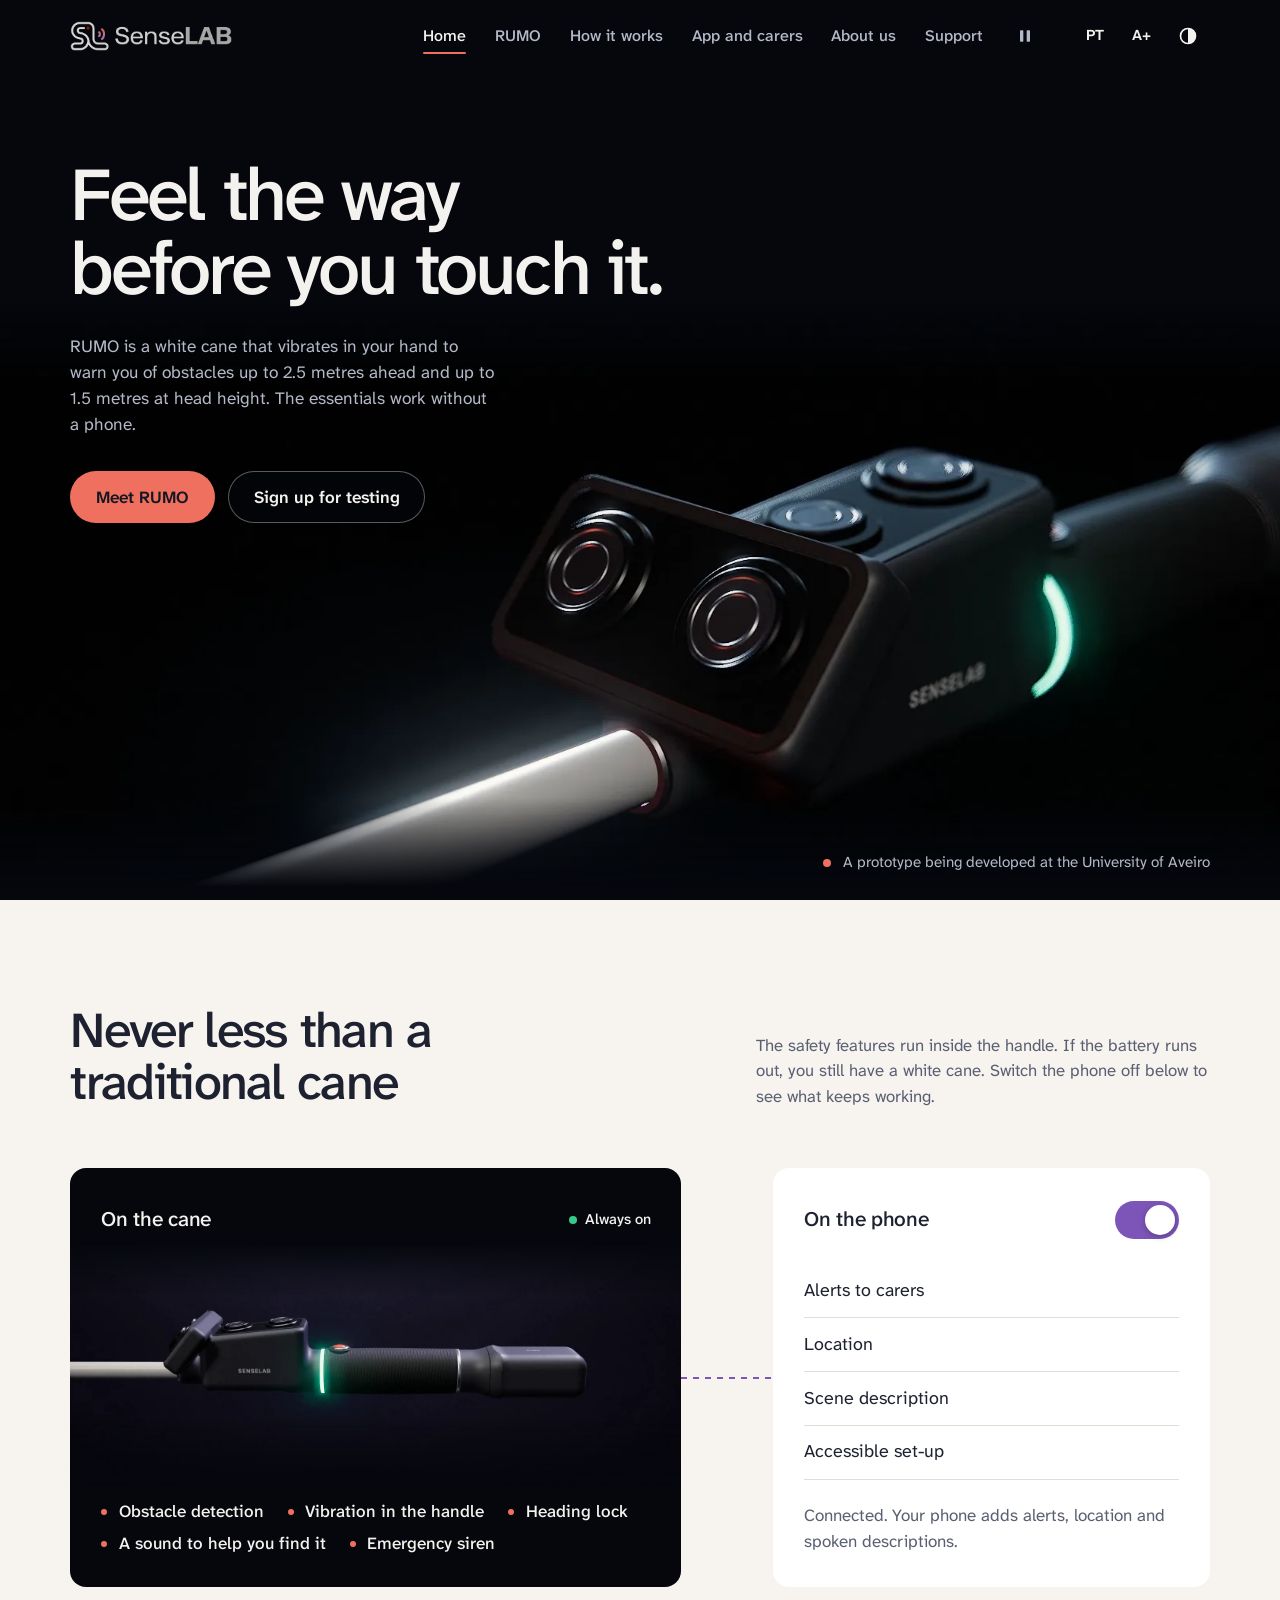
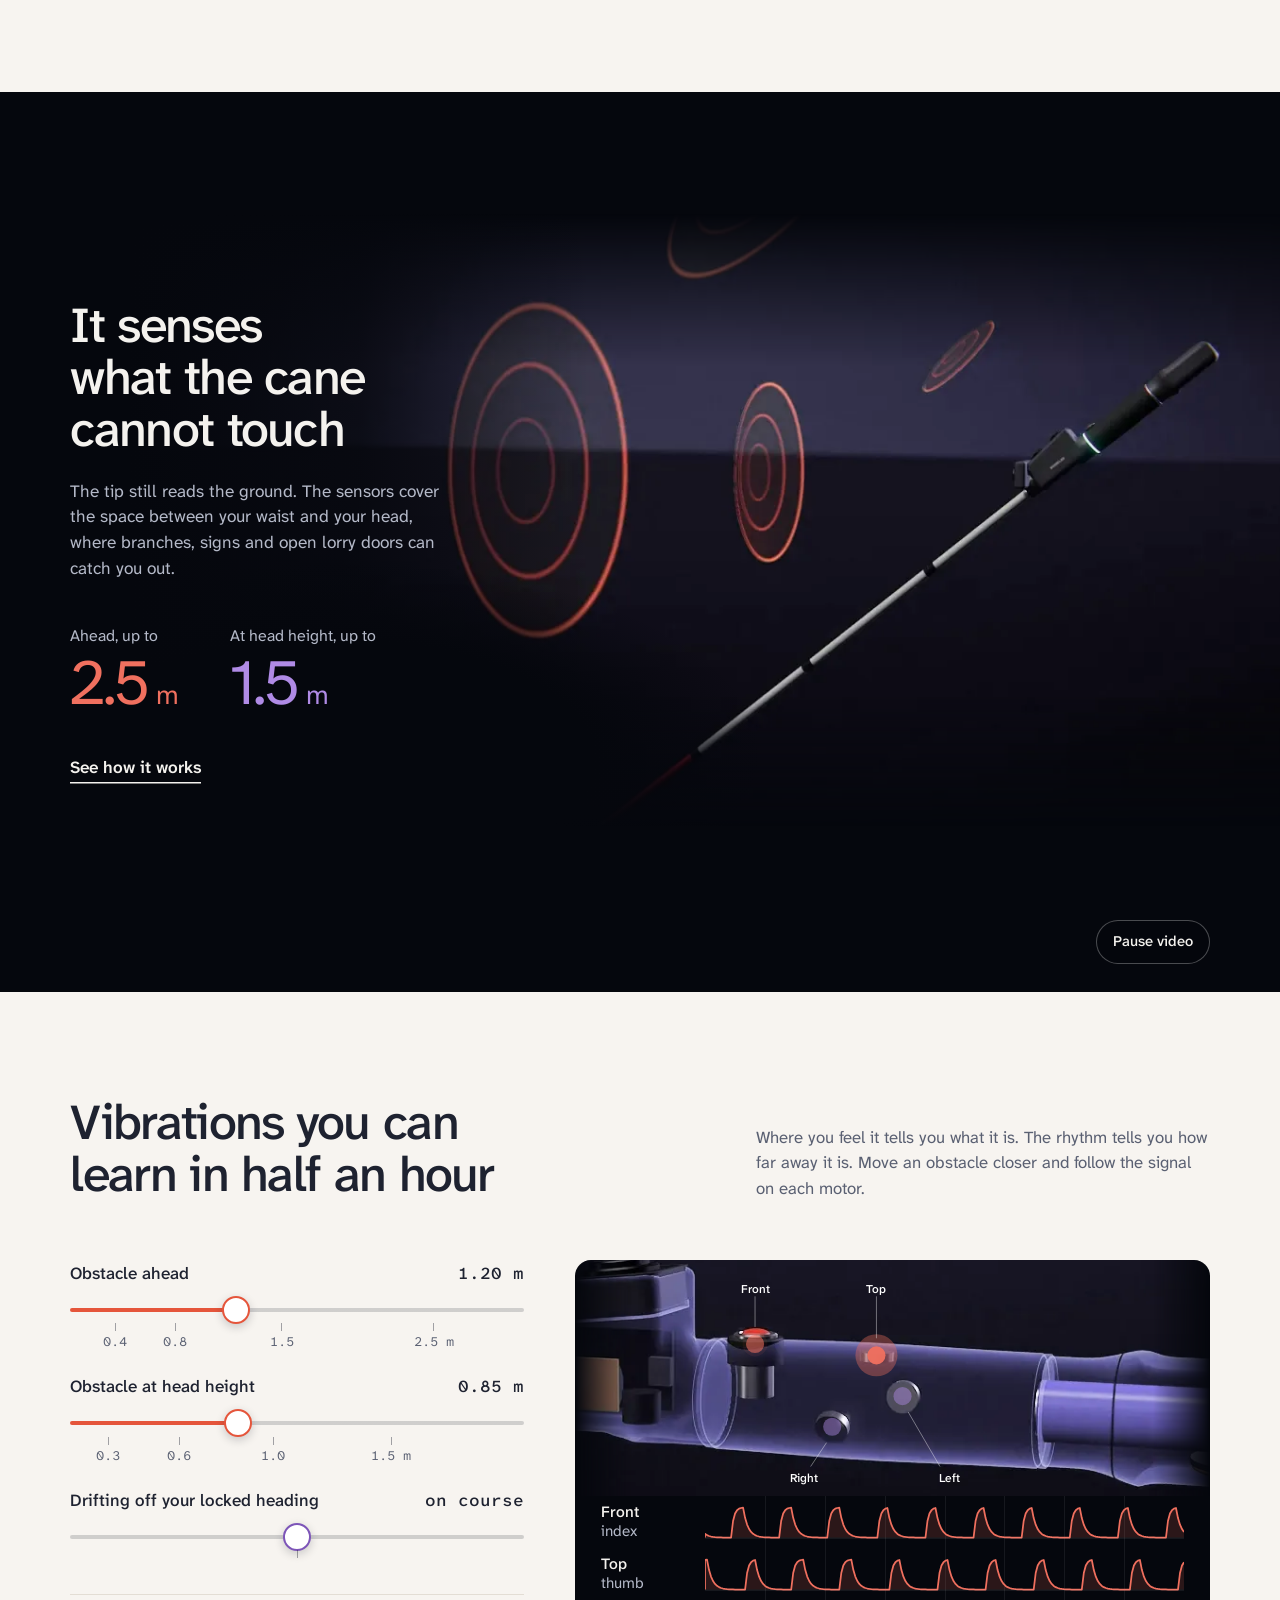
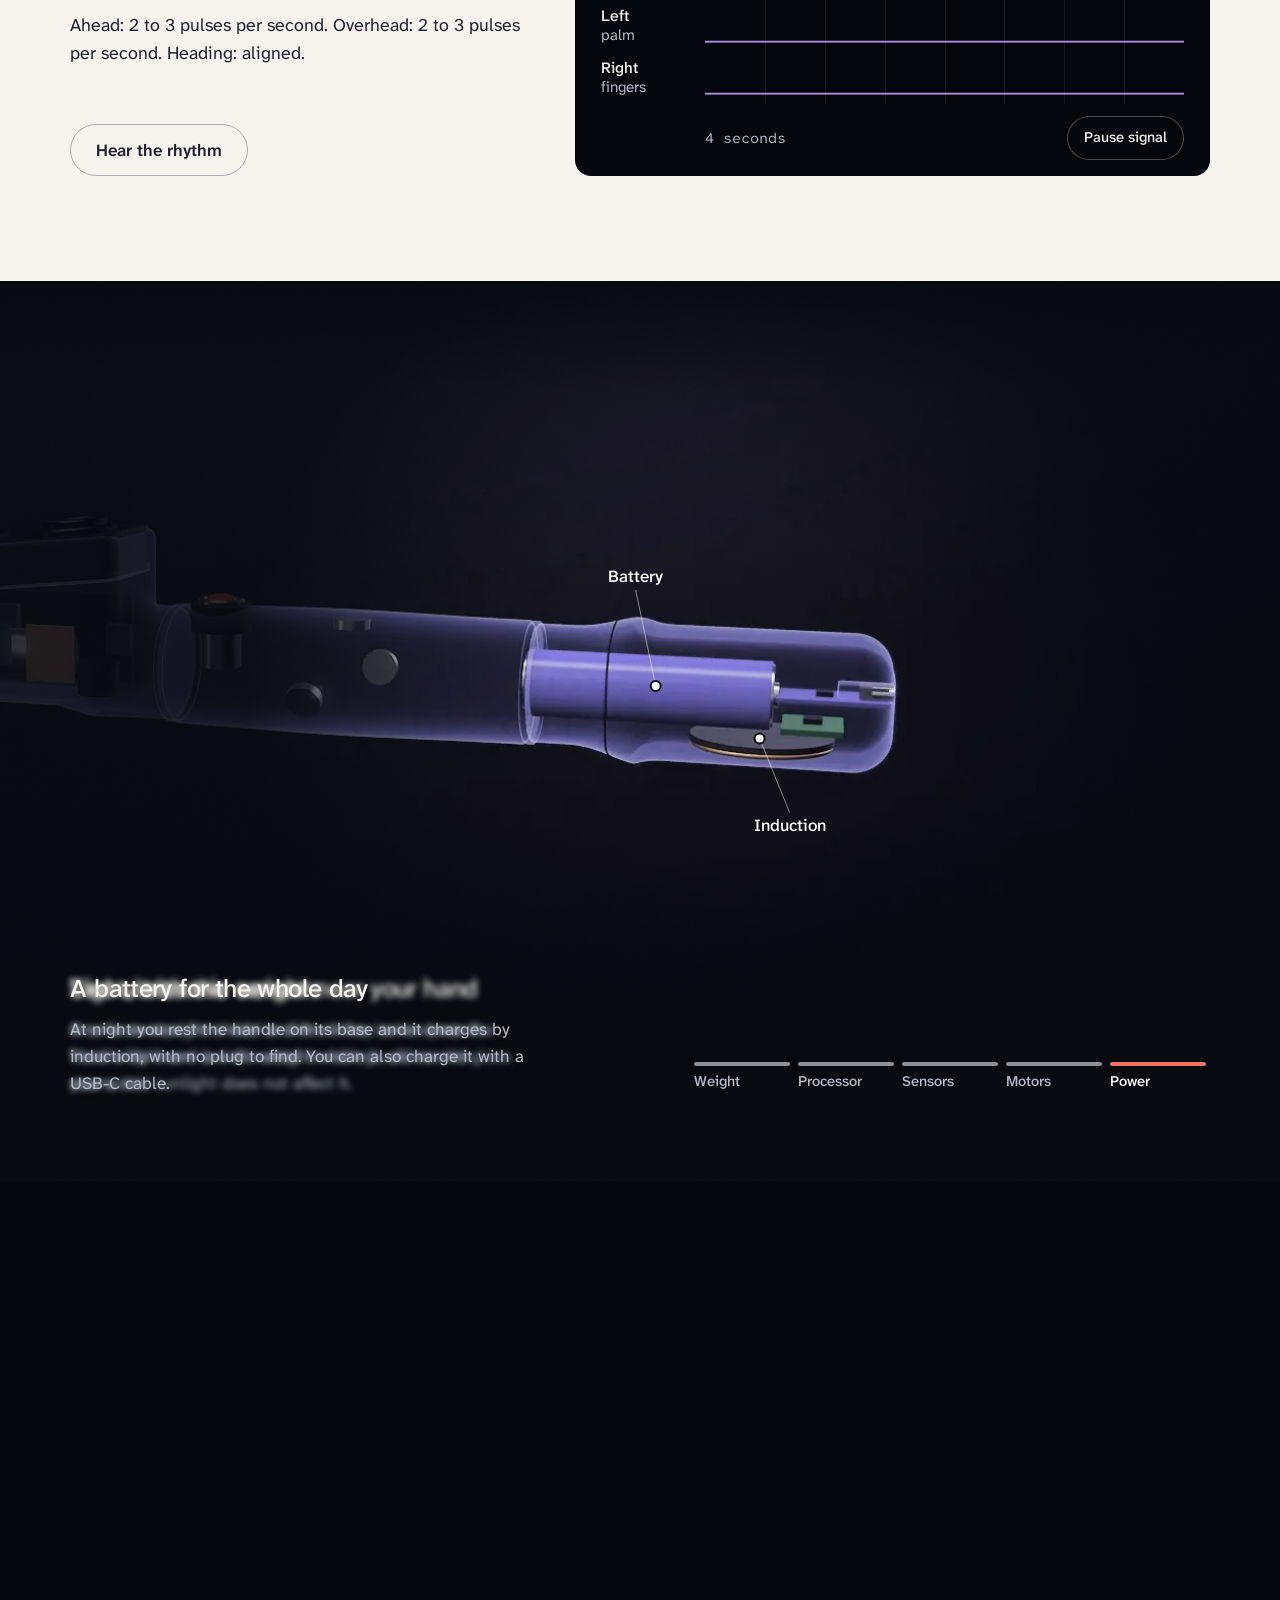
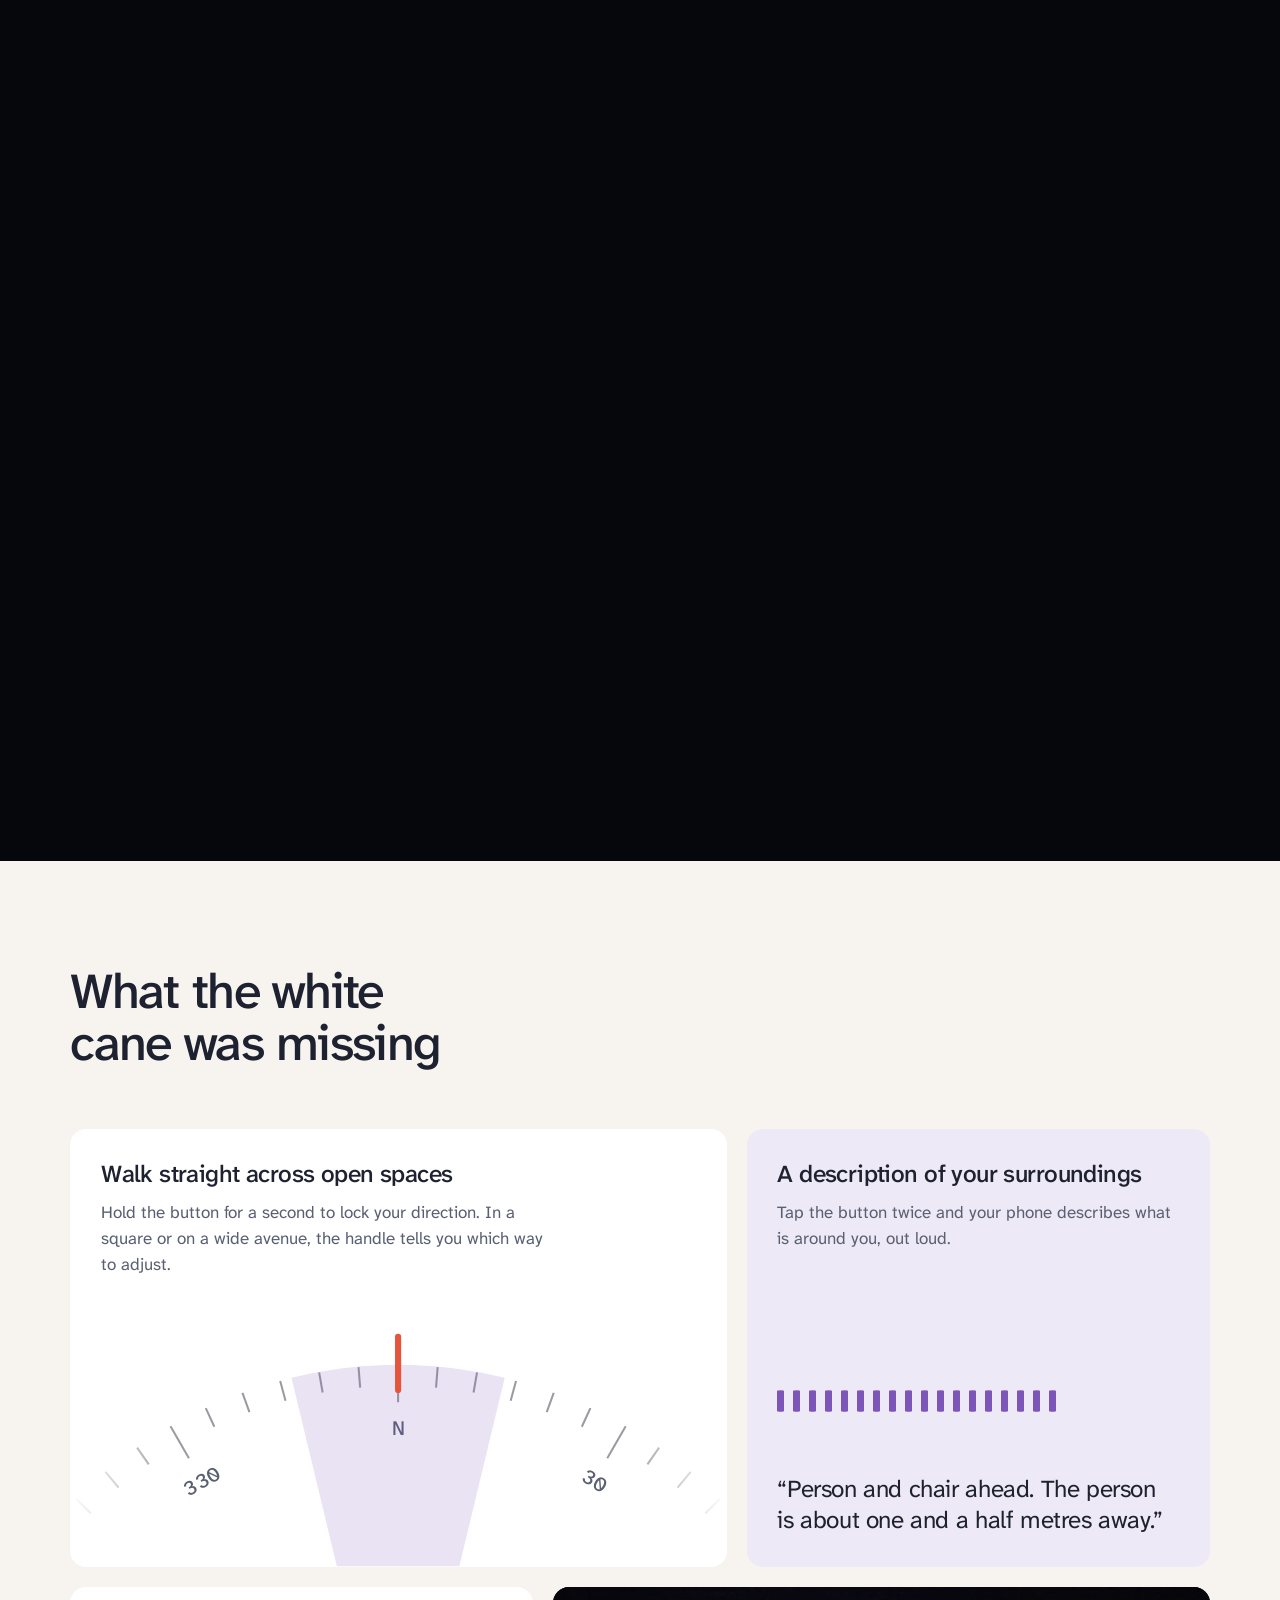
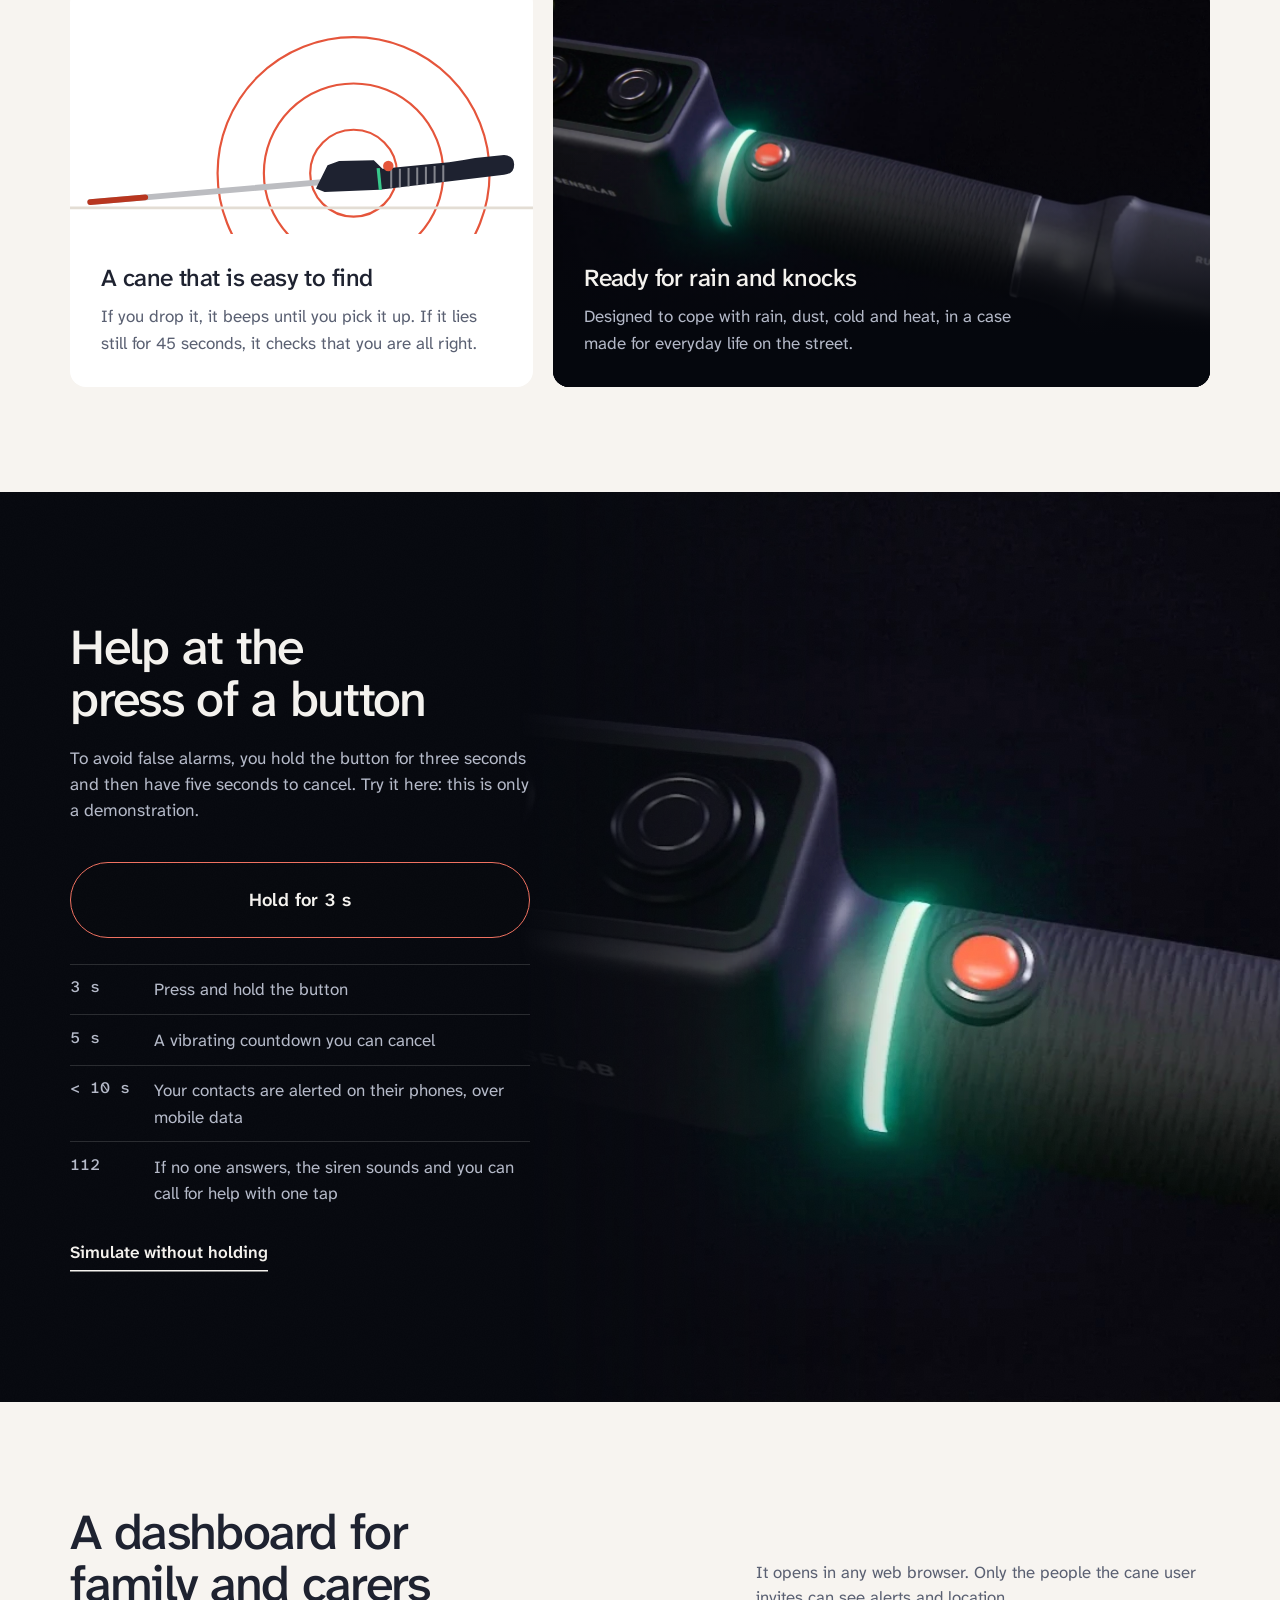
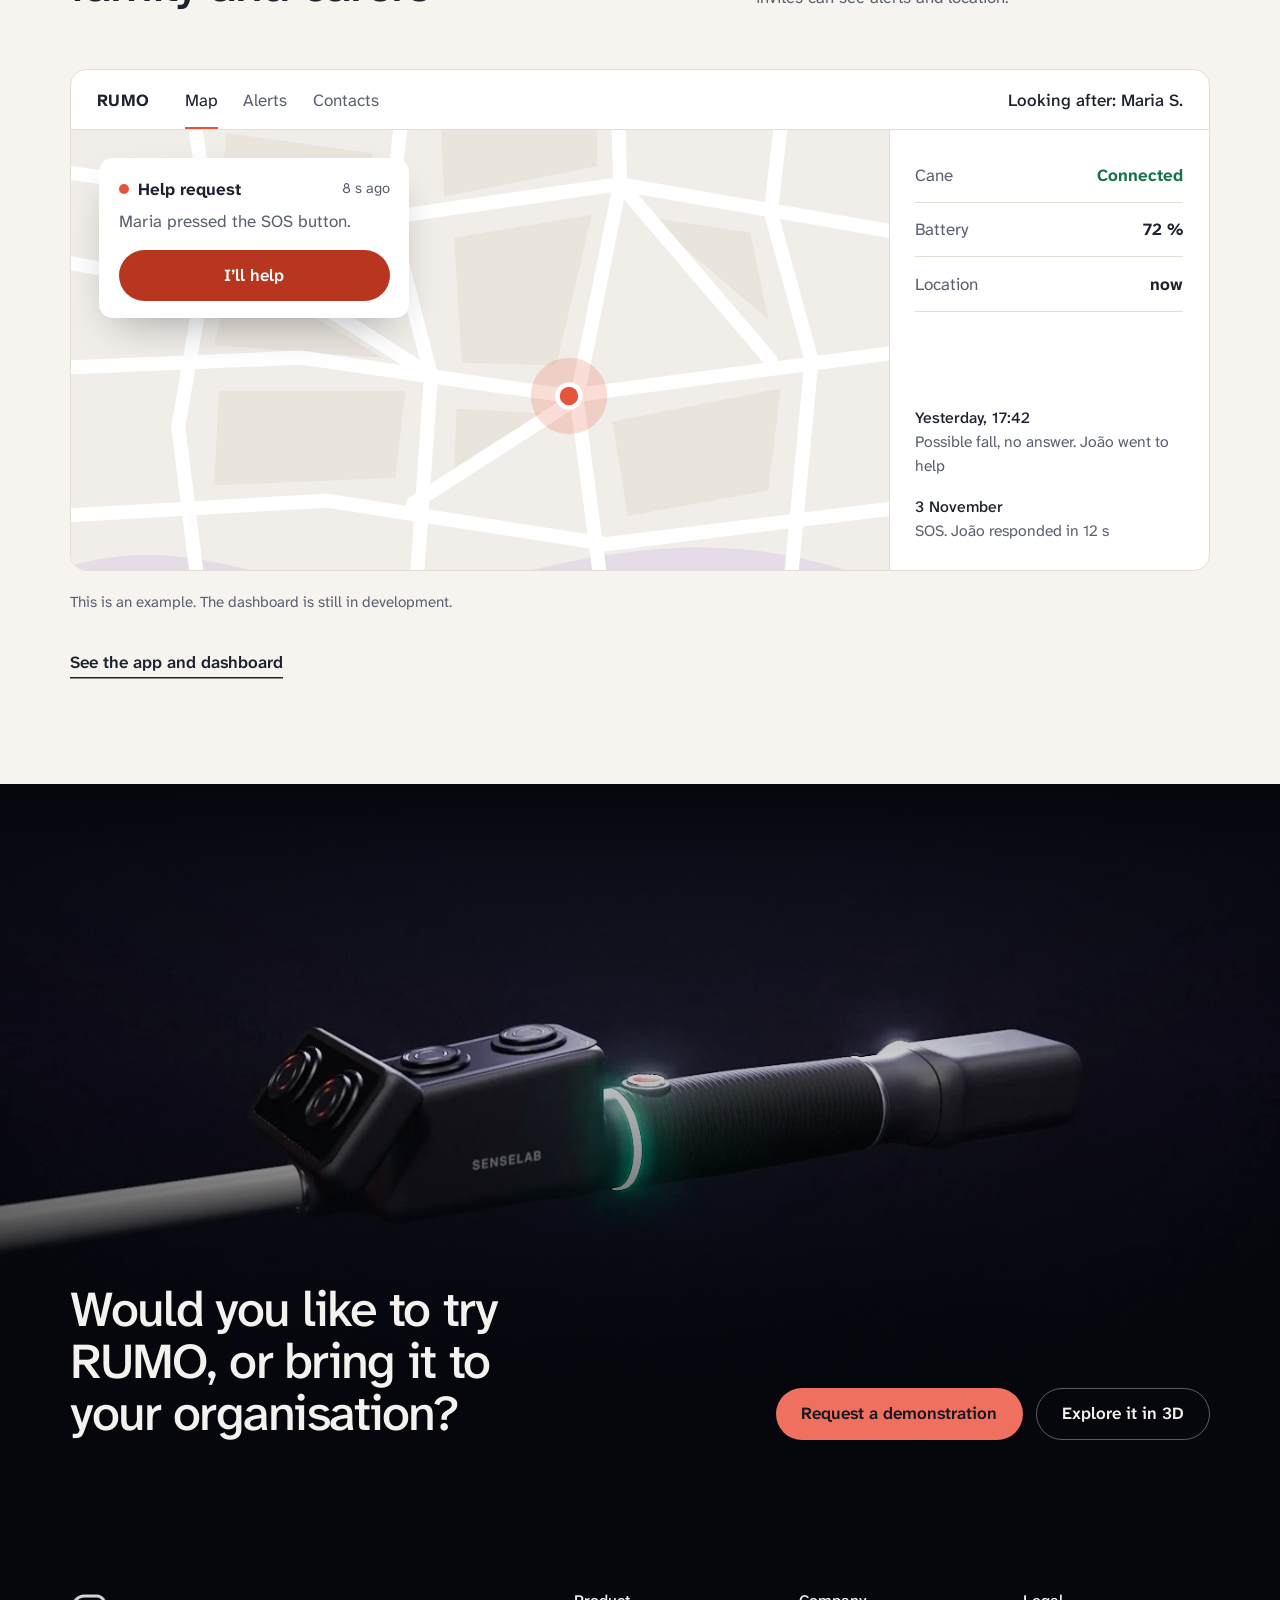
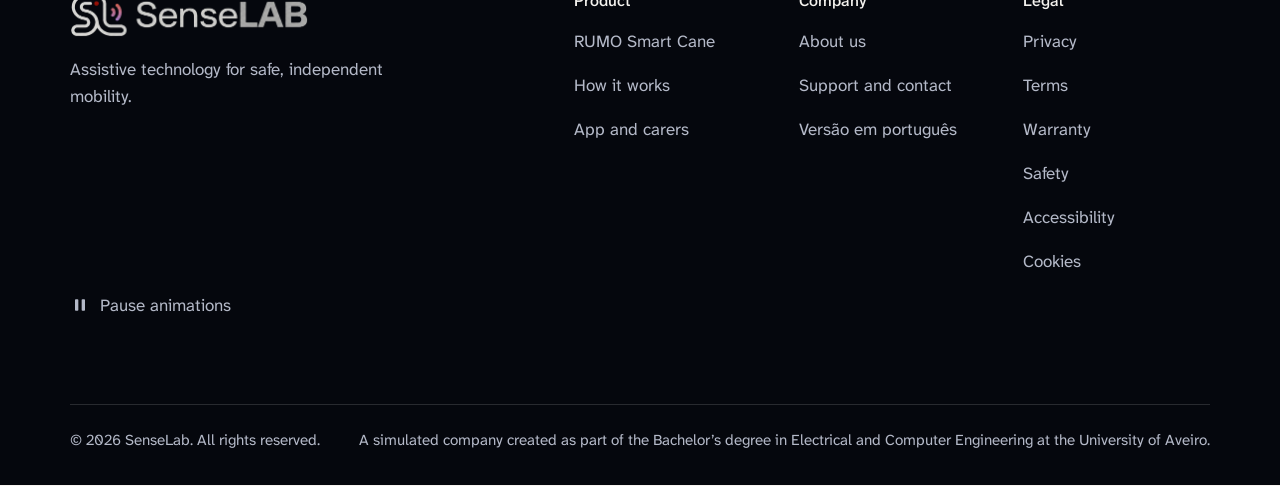
==== commit 032174a3: "Revise site copy in PT and EN, trim the waves clip Language reviewed for customers in European Portu" ====
--- a/en/index.html
+++ b/en/index.html
@@ -4,7 +4,7 @@
 <meta charset="utf-8">
 <meta name="viewport" content="width=device-width, initial-scale=1">
 <title>SenseLab · RUMO Smart Cane</title>
-<meta name="description" content="SenseLab: assistive technology for independent mobility. Meet RUMO, the smart cane that detects obstacles ahead and at head height, keeps you on course and calls for help with one button.">
+<meta name="description" content="SenseLab designs assistive technology for independent mobility. Meet RUMO, a smart white cane that warns you of obstacles ahead and at head height, helps you keep your course and calls for help at the press of a button.">
 <meta name="theme-color" content="#141722">
 <link rel="canonical" href="https://entermega.github.io/senselab-site/en/">
 <link rel="alternate" hreflang="pt-PT" href="https://entermega.github.io/senselab-site/">
@@ -18,12 +18,12 @@
 <meta property="og:locale" content="en_GB">
 <meta property="og:locale:alternate" content="pt_PT">
 <meta property="og:title" content="RUMO Smart Cane · SenseLab">
-<meta property="og:description" content="The white cane with extra senses: it detects obstacles ahead and at head height, keeps you on course and calls for help with one button.">
+<meta property="og:description" content="A white cane with extra senses. It warns you of obstacles ahead and at head height, helps you keep your course and calls for help at the press of a button.">
 <meta property="og:url" content="https://entermega.github.io/senselab-site/en/">
 <meta property="og:image" content="https://entermega.github.io/senselab-site/assets/og-en.jpg">
 <meta property="og:image:width" content="1200">
 <meta property="og:image:height" content="630">
-<meta property="og:image:alt" content="The RUMO cane handle on a dark background, with the headline Feel the way before you touch it.">
+<meta property="og:image:alt" content="The RUMO cane handle on a dark background, with the headline ‘Feel the way before you touch it’.">
 <meta name="twitter:image" content="https://entermega.github.io/senselab-site/assets/og-en.jpg">
 <meta name="twitter:card" content="summary_large_image">
 <link rel="preconnect" href="https://fonts.googleapis.com">
@@ -67,27 +67,27 @@
     </div>
     <div class="wrap hero-copy">
       <h1 id="h-hero"><span class="ln">Feel the way</span> <span class="ln">before you touch it.</span></h1>
-      <p class="lede">RUMO is the white cane that warns you, through vibration in the handle, of what is up to 2.5 metres ahead and up to 1.5 metres at head height. No phone needed.</p>
+      <p class="lede">RUMO is a white cane that vibrates in your hand to warn you of obstacles up to 2.5 metres ahead and up to 1.5 metres at head height. The essentials work without a phone.</p>
       <div class="cta">
         <a class="btn primary" href="#rumo">Meet RUMO</a>
-        <a class="btn ghost" href="#contacto-testes">Join the user tests</a>
-      </div>
-    </div>
-    <p class="wrap hero-foot"><span class="dot" aria-hidden="true"></span>Prototype in development at the University of Aveiro</p>
+        <a class="btn ghost" href="#contacto-testes">Sign up for testing</a>
+      </div>
+    </div>
+    <p class="wrap hero-foot"><span class="dot" aria-hidden="true"></span>A prototype being developed at the University of Aveiro</p>
   </section>
 
   <section class="principle" aria-labelledby="h-princ">
     <div class="wrap">
       <div class="head2">
-        <h2 id="h-princ">Never worse than a traditional cane</h2>
-        <p class="lede">Safety runs inside the handle itself. If the battery runs out, it is still a white cane. Switch the phone off and see what stays.</p>
+        <h2 id="h-princ">Never less than a traditional cane</h2>
+        <p class="lede">The safety features run inside the handle. If the battery runs out, you still have a white cane. Switch the phone off below to see what keeps working.</p>
       </div>
       <div class="link-demo" id="link-demo" data-on="true">
         <div class="unit unit-cane">
           <div class="unit-top"><h3>On the cane</h3><span class="state ok">Always on</span></div>
           <div class="unit-img"><img src="../assets/film/x/36.webp" width="1600" height="668" alt="" loading="lazy" decoding="async"><i class="pulse3" aria-hidden="true"></i></div>
           <ul class="caps">
-            <li>Obstacle detection</li><li>Vibration in the handle</li><li>Heading lock</li><li>Sound to find it</li><li>Emergency siren</li>
+            <li>Obstacle detection</li><li>Vibration in the handle</li><li>Heading lock</li><li>A sound to help you find it</li><li>Emergency siren</li>
           </ul>
         </div>
         <div class="wire" aria-hidden="true"></div>
@@ -97,7 +97,7 @@
           <ul class="caps">
             <li><span>Alerts to carers</span></li><li><span>Location</span></li><li><span>Scene description</span></li><li><span>Accessible set-up</span></li>
           </ul>
-          <p class="unit-msg" id="sw-msg" role="status">Connected. The phone adds alerts, location and voice.</p>
+          <p class="unit-msg" id="sw-msg" role="status">Connected. Your phone adds alerts, location and spoken descriptions.</p>
         </div>
       </div>
     </div>
@@ -107,10 +107,10 @@
     <div class="waves-film" aria-hidden="true"><video id="waves-video" muted playsinline loop preload="none" data-poster="../assets/film/waves.webp" width="1600" height="668" data-src="../assets/film/waves.mp4"></video></div>
     <div class="wrap waves-copy">
       <h2 id="h-waves">It senses what the cane cannot touch</h2>
-      <p class="lede">The tip keeps reading the ground. The sensors handle the rest, between waist and head: branches, signs, open lorry doors.</p>
+      <p class="lede">The tip still reads the ground. The sensors cover the space between your waist and your head, where branches, signs and open lorry doors can catch you out.</p>
       <dl class="ranges">
-        <div><dt>Warning ahead</dt><dd>2.5<small> m</small></dd></div>
-        <div><dt>At head height</dt><dd>1.5<small> m</small></dd></div>
+        <div><dt>Ahead, up to</dt><dd>2.5<small> m</small></dd></div>
+        <div><dt>At head height, up to</dt><dd>1.5<small> m</small></dd></div>
       </dl>
       <a class="more" href="#como-funciona">See how it works</a>
     </div>
@@ -120,14 +120,14 @@
   <section class="lab" aria-labelledby="h-lab">
     <div class="wrap">
       <div class="head2">
-        <h2 id="h-lab">Vibrations you learn in half an hour</h2>
-        <p class="lede">Where tells you what. Rhythm tells you how far. Bring an obstacle closer and follow the signal on each motor.</p>
+        <h2 id="h-lab">Vibrations you can learn in half an hour</h2>
+        <p class="lede">Where you feel it tells you what it is. The rhythm tells you how far away it is. Move an obstacle closer and follow the signal on each motor.</p>
       </div>
       <div class="lab-grid">
         <div class="lab-ctl">
           <div class="ctrl"><label for="d-front">Obstacle ahead</label><output id="o-front" for="d-front"></output><input type="range" id="d-front" min="20" max="300" value="120" step="5"><div class="zones" aria-hidden="true" style="--a:7.1%;--b:21.4%;--c:46.4%;--d:82.1%"><span style="left:7.1%">0.4</span><span style="left:21.4%">0.8</span><span style="left:46.4%">1.5</span><span style="left:82.1%">2.5 m</span></div></div>
           <div class="ctrl"><label for="d-top">Obstacle at head height</label><output id="o-top" for="d-top"></output><input type="range" id="d-top" min="20" max="200" value="85" step="5"><div class="zones" aria-hidden="true" style="--a:5.5%;--b:22.2%;--c:44.4%;--d:72.2%"><span style="left:5.5%">0.3</span><span style="left:22.2%">0.6</span><span style="left:44.4%">1.0</span><span style="left:72.2%">1.5 m</span></div></div>
-          <div class="ctrl"><label for="d-head">Drift from the locked heading</label><output id="o-head" for="d-head"></output><input type="range" id="d-head" min="-40" max="40" value="0" step="1"><div class="zones mid" aria-hidden="true"></div></div>
+          <div class="ctrl"><label for="d-head">Drifting off your locked heading</label><output id="o-head" for="d-head"></output><input type="range" id="d-head" min="-40" max="40" value="0" step="1"><div class="zones mid" aria-hidden="true"></div></div>
           <p class="readout" id="readout" role="status"></p>
           <div class="lab-acts"><button type="button" class="btn line" id="listen" aria-pressed="false">Hear the rhythm</button><button type="button" class="btn line" id="feel" hidden>Feel it on this phone</button></div>
         </div>
@@ -154,13 +154,13 @@
       <canvas id="scrub-c" width="1600" height="668" role="img" aria-label="The RUMO handle turns and becomes transparent, showing the sensors, the processor, the four vibration motors and the battery."></canvas>
       <svg class="scrub-mark" id="scrub-mark" aria-hidden="true"></svg>
       <div class="wrap scrub-ui">
-        <h2 id="h-scrub" class="scrub-h">One handle with everything inside</h2>
+        <h2 id="h-scrub" class="scrub-h">Everything inside one handle</h2>
         <ol class="chapters" id="chapters">
-          <li class="on"><h3>200 grams, close to the hand</h3><p>That is the weight limit we set for the handle. A cane sweeps from side to side all day, so the weight sits where it does not tire the wrist.</p></li>
-          <li><h3>A processor that does not wait for a network</h3><p>The ESP32-S3 reads the sensors ten times a second and decides inside the handle. The target is 0.3 seconds at most from obstacle to first vibration.</p></li>
-          <li><h3>Two ultrasonic sensors</h3><p>One looks ahead, the other rises about 44°. The wide beam was chosen to pick up railings, poles and glass doors, and sunlight does not affect it.</p></li>
-          <li><h3>Four motors, four parts of the hand</h3><p>Thumb, index finger, palm and fingertips. Each motor has a single meaning, so the hand understands without thinking.</p></li>
-          <li><h3>One charge for more than 16 hours, our target</h3><p>At night the handle rests on its base and charges by induction. There is no plug to line up. It takes USB-C too.</p></li>
+          <li class="on"><h3>Light, with the weight near your hand</h3><p>A cane sweeps from side to side all day, so we keep the handle light and put the weight where it will not tire your wrist.</p></li>
+          <li><h3>Decisions made in the handle</h3><p>The processor reads the sensors many times a second and decides on the spot, with no network needed. The aim is for you to feel a warning almost as soon as an obstacle appears.</p></li>
+          <li><h3>Two ultrasonic sensors</h3><p>One faces straight ahead and the other looks upwards. Their wide beam is well suited to railings, poles and glass doors, and sunlight does not affect it.</p></li>
+          <li><h3>Four motors, four parts of the hand</h3><p>Thumb, index finger, palm and fingertips. Each motor has one meaning, so your hand quickly learns to read them.</p></li>
+          <li><h3>A battery for the whole day</h3><p>At night you rest the handle on its base and it charges by induction, with no plug to find. You can also charge it with a USB-C cable.</p></li>
         </ol>
         <div class="ticks" id="ticks" role="group" aria-label="Parts of the handle"></div>
       </div>
@@ -172,20 +172,20 @@
       <h2 id="h-kit">What the white cane was missing</h2>
       <div class="bento">
         <article class="tile t-compass">
-          <div class="t-copy"><h3>A straight line in open spaces</h3><p>One press of the button locks your direction. In a square or avenue, the handle tells you which way to correct.</p></div>
+          <div class="t-copy"><h3>Walk straight across open spaces</h3><p>Hold the button for a second to lock your direction. In a square or on a wide avenue, the handle tells you which way to adjust.</p></div>
           <svg class="dial" viewBox="0 0 320 126" aria-hidden="true"><defs><clipPath id="dc"><rect width="320" height="126"/></clipPath></defs><g clip-path="url(#dc)"><g class="dial-r" id="dial-r"></g><path class="dial-w" d="M160 250L108 34A222 222 0 0 1 212 34Z"/><path class="dial-n" d="M160 14V40"/><circle cx="160" cy="120" r="0" class="dial-d"/></g></svg>
         </article>
         <article class="tile t-voice">
-          <div class="t-copy"><h3>A description of your surroundings</h3><p>Two taps on the button and the phone describes it out loud.</p></div>
+          <div class="t-copy"><h3>A description of your surroundings</h3><p>Tap the button twice and your phone describes what is around you, out loud.</p></div>
           <div class="say" aria-hidden="true"><div class="eq"><i></i><i></i><i></i><i></i><i></i><i></i><i></i><i></i><i></i><i></i><i></i><i></i><i></i><i></i><i></i><i></i><i></i><i></i></div><p>“Person and chair ahead. The person is about one and a half metres away.”</p></div>
         </article>
         <article class="tile t-drop">
           <svg class="beacon" viewBox="0 0 320 170" aria-hidden="true"><g class="rings"><circle cx="196" cy="128" r="30"/><circle cx="196" cy="128" r="62"/><circle cx="196" cy="128" r="94"/></g><path class="cane-l" d="M14 148L176 134"/><path class="cane-t" d="M14 148L52 144.7"/><path class="cane-b" d="M170 138.5L178 122.5L186 119.5L210 119L216 125L262 120.5Q272 119 280 117.5L300 115.5Q307 116 307 122Q307 128.5 300 129L214 139.5L176 141Z"/><path class="cane-r" d="M213 124.5L214.5 139.500"/><path class="cane-g" d="M222 125.5V138M228 125V137.500M234 124.5V137M240 124V136M246 123.5V135.500M252 123V135M258 122.5V134"/><circle cx="220" cy="123" r="3.600" class="dial-d"/><path class="floor" d="M0 152H320"/></svg>
-          <div class="t-copy"><h3>A cane you can always find</h3><p>If it falls, it beeps until picked up. If it lies still for 45 seconds, it asks whether you are all right.</p></div>
+          <div class="t-copy"><h3>A cane that is easy to find</h3><p>If you drop it, it beeps until you pick it up. If it lies still for 45 seconds, it checks that you are all right.</p></div>
         </article>
         <article class="tile t-charge">
           <div class="t-img"><img src="../assets/film/grip.webp" width="1600" height="668" alt="" loading="lazy" decoding="async"></div>
-          <div class="t-copy"><h3>Ready for rain and knocks</h3><p>Designed for IP54, −10 to +45 °C, with a case meant for everyday use on the street.</p></div>
+          <div class="t-copy"><h3>Ready for rain and knocks</h3><p>Designed to cope with rain, dust, cold and heat, in a case made for everyday life on the street.</p></div>
         </article>
       </div>
     </div>
@@ -196,11 +196,11 @@
     <div class="wrap sos-in">
       <div class="sos-copy">
         <h2 id="h-sosh">Help at the press of a button</h2>
-        <p class="lede">SOS takes a three-second press and gives you five to cancel, to avoid false alerts. Try it: this is only a demonstration.</p>
+        <p class="lede">To avoid false alarms, you hold the button for three seconds and then have five seconds to cancel. Try it here: this is only a demonstration.</p>
       </div>
       <div class="sos-demo" id="sos-demo" data-s="idle">
         <button type="button" class="hold" id="hold"><span class="hold-t" id="hold-t">Hold for 3 s</span><span class="hold-fill" aria-hidden="true"><span class="hold-t" id="hold-t2">Hold for 3 s</span></span></button>
-        <ol class="sos-steps" id="sos-steps"><li><b>3 s</b>Long press of the button</li><li><b>5 s</b>Countdown with vibration, can be cancelled</li><li><b>&lt; 10 s</b>Alert on your contacts’ phones, with mobile data</li><li><b>112</b>Siren and a one-tap call if no one answers</li></ol>
+        <ol class="sos-steps" id="sos-steps"><li><b>3 s</b>Press and hold the button</li><li><b>5 s</b>A vibrating countdown you can cancel</li><li><b>&lt; 10 s</b>Your contacts are alerted on their phones, over mobile data</li><li><b>112</b>If no one answers, the siren sounds and you can call for help with one tap</li></ol>
         <button type="button" class="more" id="sos-auto">Simulate without holding</button>
         <p class="sr" id="sos-live" role="status"></p>
       </div>
@@ -211,28 +211,28 @@
     <div class="wrap">
       <div class="head2">
         <h2 id="h-care">A dashboard for family and carers</h2>
-        <p class="lede">Opens in any browser. Only the people the user invites can see alerts and location.</p>
-      </div>
-      <div class="dash" role="img" aria-label="Carer dashboard mock-up. Help request from Maria, 8 seconds ago, with an I’ll help button. Map with the last location. Cane connected, battery at 72 percent. History: yesterday, possible fall with no answer, João went to help; 3 November, SOS, João confirmed in 12 seconds."><div class="dash-in" aria-hidden="true">
+        <p class="lede">It opens in any web browser. Only the people the cane user invites can see alerts and location.</p>
+      </div>
+      <div class="dash" role="img" aria-label="Example of the carer dashboard. Maria sent a help request 8 seconds ago, with an ‘I’ll help’ button. A map shows her last location. The cane is connected and the battery is at 72 per cent. History: yesterday, a possible fall with no answer, and João went to help; on 3 November, an SOS that João answered in 12 seconds."><div class="dash-in" aria-hidden="true">
   <div class="dash-bar"><b>RUMO</b><span class="d-tab on">Map</span><span class="d-tab">Alerts</span><span class="d-tab">Contacts</span><span class="d-user">Looking after: Maria S.</span></div>
   <div class="dash-map"><svg class="map" viewBox="0 0 640 400" preserveAspectRatio="xMidYMid slice" aria-hidden="true"><g class="m-b"><path d="M122 30L236 46L232 80L118 66Z"/><path d="M290 24L412 14L412 56L292 80Z"/><path d="M126 136L244 206L112 196Z"/><path d="M300 112L408 94L380 212L306 210Z"/><path d="M452 96L532 108L546 176Z"/><path d="M116 232L262 232L254 300L112 306Z"/><path d="M424 256L556 230L546 310L436 330Z"/><path d="M302 246L376 250L300 296Z"/></g><path class="m-w" d="M-10 372C120 330 180 420 330 380S560 350 660 392V420H-10Z"/><g class="m-s"><path d="M-10 60L250 96L430 70L660 110"/><path d="M-10 214L180 206L390 236L660 200"/><path d="M-10 330L200 318L420 352L660 322"/><path d="M92 -10L110 110L84 260L104 420"/><path d="M262 -10L250 96L282 220L268 420"/><path d="M428 -10L430 70L396 238L420 420"/><path d="M560 -10L548 92L580 208L560 420"/><path d="M110 110L282 220"/><path d="M430 70L548 208"/><path d="M-10 130L96 150"/><path d="M268 320L396 238"/></g><g class="m-p"><circle class="m-h" cx="390" cy="236" r="30"/><circle class="m-d" cx="390" cy="236" r="9"/></g></svg><div class="d-alert"><div class="d-a1"><i></i><b>Help request</b><span>8 s ago</span></div><p>Maria pressed the SOS button.</p><div class="d-ack">I’ll help</div></div></div>
   <div class="dash-side">
     <div class="d-st"><span>Cane</span><b class="ok">Connected</b></div><div class="d-st"><span>Battery</span><b>72 %</b></div><div class="d-st"><span>Location</span><b>now</b></div>
-    <div class="d-hist"><p><b>Yesterday, 17:42</b>Possible fall, no answer. João went to help</p><p><b>3 November</b>SOS. João confirmed in 12 s</p></div>
+    <div class="d-hist"><p><b>Yesterday, 17:42</b>Possible fall, no answer. João went to help</p><p><b>3 November</b>SOS. João responded in 12 s</p></div>
   </div></div></div>
-      <p class="note">Mock-up. The dashboard is in development.</p>
+      <p class="note">This is an example. The dashboard is still in development.</p>
       <p class="care-more"><a class="more" href="#app">See the app and dashboard</a></p>
     </div>
   </section>
 
-  <section class="closing night" data-l="Want to try RUMO or bring it to your organisation?"><img class="closing-img" src="../assets/film/end.webp" width="1600" height="668" alt="" loading="lazy" decoding="async"><div class="wrap"><h2>Want to try RUMO or bring it to your organisation?</h2><div class="cta"><a class="btn primary" href="#contacto-instituicao">Request a demonstration</a><a class="btn ghost" href="#rumo">Explore in 3D</a></div></div></section>
+  <section class="closing night" data-l="Would you like to try RUMO, or bring it to your organisation?"><img class="closing-img" src="../assets/film/end.webp" width="1600" height="668" alt="" loading="lazy" decoding="async"><div class="wrap"><h2>Would you like to try RUMO, or bring it to your organisation?</h2><div class="cta"><a class="btn primary" href="#contacto-instituicao">Request a demonstration</a><a class="btn ghost" href="#rumo">Explore it in 3D</a></div></div></section>
 </div>
 <div class="view" data-view="rumo">
-  <div class="pagehead night "><img class="ph-img" src="../assets/film/rumo.webp" width="1600" height="668" alt="" decoding="async" loading="lazy"><div class="wrap"><h1>RUMO Smart Cane</h1><p class="lede">A complete white cane, with all the electronics in a light, balanced handle. The name says what it is for: <i lang="pt-PT">rumo</i> means course, and it helps you keep yours.</p></div></div>
+  <div class="pagehead night "><img class="ph-img" src="../assets/film/rumo.webp" width="1600" height="668" alt="" decoding="async" loading="lazy"><div class="wrap"><h1>RUMO Smart Cane</h1><p class="lede">A complete white cane, with all the electronics in a light, balanced handle. The name says what it is for: <i lang="pt-PT">rumo</i> is Portuguese for ‘course’, and RUMO helps you keep yours.</p></div></div>
 
   <section aria-labelledby="h-3d">
     <div class="wrap">
-      <div class="head2"><h2 id="h-3d">Outside and inside</h2><p class="muted prose">Turn the model, pick a point to see what it does, or switch to the inside view to see the electronics in the handle.</p></div>
+      <div class="head2"><h2 id="h-3d">Outside and inside</h2><p class="muted prose">Turn the model, choose a point to find out what it does, or switch to the inside view to see the electronics in the handle.</p></div>
       <div class="explorer">
         <div class="viewer" id="viewer">
           <div class="modes" role="group" aria-label="Model view">
@@ -240,7 +240,7 @@
             <button type="button" id="mode-int" aria-pressed="false">Inside</button>
             <button type="button" id="mode-full" aria-pressed="false">Whole cane</button>
           </div>
-          <div class="three" id="mv" role="img" aria-label="Interactive 3D model of the RUMO handle. Use the list of components to navigate."><div class="hs-layer" id="hs-layer"></div></div>
+          <div class="three" id="mv" role="img" aria-label="Interactive 3D model of the RUMO handle. Use the list of parts to explore it."><div class="hs-layer" id="hs-layer"></div></div>
           <p class="vhint" aria-hidden="true">Drag to rotate</p>
           <div class="camctl" role="group" aria-label="Camera controls">
             <button type="button" id="cam-left" aria-label="Rotate left">⟲</button>
@@ -251,28 +251,28 @@
         </div>
         <aside class="panel">
           <div id="part-info" aria-live="polite">
-            <p class="k" id="part-k">Handle SL_MK1</p>
+            <p class="k" id="part-k">Overview</p>
             <h3 id="part-t">The RUMO handle</h3>
-            <p class="muted" id="part-d">A rigid shell with a soft grip, sensors at the front and the battery along the axis, close to the hand, so it does not strain the wrist. Pick a component.</p>
+            <p class="muted" id="part-d">A tough shell with a soft grip. The sensors sit at the front and the battery runs along the handle, close to your hand, so it does not tire your wrist. Choose a part to find out more.</p>
           </div>
-          <ul class="parts" id="parts" aria-label="Components"></ul>
+          <ul class="parts" id="parts" aria-label="Parts"></ul>
         </aside>
       </div>
-      <div class="fig-head"><h3>The handle, seen through</h3></div><figure class="dgm "><svg viewBox="230 40 1100 560" role="img" aria-label="The RUMO handle seen through a transparent shell, with its components labelled. At the front, the front sensor and the top sensor, both A02YYUW ultrasonic units, with the ESP32-S3 processor and the BNO085 motion sensor below. In the middle, the SOS button under the thumb and the four vibration motors: top, at the thumb; front, at the index finger; right, under the fingertips; left, in the palm. At the end, the 18650 battery along the axis, the USB-C port and the induction charging coil underneath."><image data-href="../assets/film/x/65.webp" width="1600" height="668"/><path class="ld" d="M366 250V112H330V108"/><circle class="pt" cx="366" cy="250" r="6"/><text class="num" x="366" y="260" text-anchor="middle">1</text><g class="lb"><text x="330" y="78" text-anchor="middle">Front sensor</text><text class="s" x="330" y="102" text-anchor="middle">ultrasonic</text></g><path class="ld" d="M512 226V112H520V108"/><circle class="pt" cx="512" cy="226" r="6"/><text class="num" x="512" y="236" text-anchor="middle">2</text><g class="lb"><text x="520" y="78" text-anchor="middle">Top sensor</text><text class="s" x="520" y="102" text-anchor="middle">ultrasonic</text></g><path class="ld" d="M679 284V112H700V108"/><circle class="pt" cx="679" cy="284" r="6"/><text class="num" x="679" y="294" text-anchor="middle">3</text><g class="lb"><text x="700" y="78" text-anchor="middle">Button</text><text class="s" x="700" y="102" text-anchor="middle">under the thumb</text></g><path class="ld" d="M786 298V112H880V108"/><circle class="pt v" cx="786" cy="298" r="6"/><text class="num" x="786" y="308" text-anchor="middle">4</text><g class="lb"><text x="880" y="78" text-anchor="middle">Top motor</text><text class="s" x="880" y="102" text-anchor="middle">thumb</text></g><path class="ld" d="M1030 350V112H1060V108"/><circle class="pt" cx="1030" cy="350" r="6"/><text class="num" x="1030" y="360" text-anchor="middle">5</text><g class="lb"><text x="1060" y="78" text-anchor="middle">Battery</text><text class="s" x="1060" y="102" text-anchor="middle">18650, 3350 mAh</text></g><path class="ld" d="M1212 350V112H1240V108"/><circle class="pt" cx="1212" cy="350" r="6"/><text class="num" x="1212" y="360" text-anchor="middle">6</text><g class="lb"><text x="1240" y="78" text-anchor="middle">USB-C</text><text class="s" x="1240" y="102" text-anchor="middle">cable charging</text></g><path class="ld" d="M428 316V504H310V522"/><circle class="pt" cx="428" cy="316" r="6"/><text class="num" x="428" y="326" text-anchor="middle">7</text><g class="lb"><text x="310" y="548" text-anchor="middle">ESP32-S3</text><text class="s" x="310" y="572" text-anchor="middle">processor</text></g><path class="ld" d="M490 308V504H440V522"/><circle class="pt" cx="490" cy="308" r="6"/><text class="num" x="490" y="318" text-anchor="middle">8</text><g class="lb"><text x="440" y="548" text-anchor="middle">BNO085</text><text class="s" x="440" y="572" text-anchor="middle">motion</text></g><path class="ld" d="M578 345V504H560V522"/><circle class="pt" cx="578" cy="345" r="6"/><text class="num" x="578" y="355" text-anchor="middle">9</text><g class="lb"><text x="560" y="548" text-anchor="middle">Buzzer</text><text class="s" x="560" y="572" text-anchor="middle">and siren</text></g><path class="ld" d="M747 361V504H712V522"/><circle class="pt v" cx="747" cy="361" r="6"/><text class="num" x="747" y="371" text-anchor="middle">10</text><g class="lb"><text x="712" y="548" text-anchor="middle">Right motor</text><text class="s" x="712" y="572" text-anchor="middle">fingers</text></g><path class="ld" d="M809 334V504H890V522"/><circle class="pt v" cx="809" cy="334" r="6"/><text class="num" x="809" y="344" text-anchor="middle">11</text><g class="lb"><text x="890" y="548" text-anchor="middle">Left motor</text><text class="s" x="890" y="572" text-anchor="middle">palm</text></g><path class="ld" d="M1120 394V504H1135V522"/><circle class="pt" cx="1120" cy="394" r="6"/><text class="num" x="1120" y="404" text-anchor="middle">12</text><g class="lb"><text x="1135" y="548" text-anchor="middle">Coil</text><text class="s" x="1135" y="572" text-anchor="middle">induction charging</text></g></svg><details class="trans" style="padding:0 20px"><summary>See the list of parts</summary><ol><li>Front sensor<span>ultrasonic</span></li><li>Top sensor<span>ultrasonic</span></li><li>Button<span>under the thumb</span></li><li>Top motor<span>thumb</span></li><li>Battery<span>18650, 3350 mAh</span></li><li>USB-C<span>cable charging</span></li><li>ESP32-S3<span>processor</span></li><li>BNO085<span>motion</span></li><li>Buzzer<span>and siren</span></li><li>Right motor<span>fingers</span></li><li>Left motor<span>palm</span></li><li>Coil<span>induction charging</span></li></ol></details></figure>
+      <div class="fig-head"><h3>Inside the handle</h3></div><figure class="dgm "><svg viewBox="230 40 1100 560" role="img" aria-label="The RUMO handle seen through a transparent shell, with its parts labelled. At the front are two ultrasonic sensors, one facing ahead and one facing upwards, with the processor, the compass and the fall sensor below. In the middle are the button under the thumb, the buzzer and the four vibration motors: top, at the thumb; front, at the index finger; right, under the fingertips; and left, in the palm. At the back are the battery, which runs along the handle, the USB-C port and the induction charging coil underneath."><image data-href="../assets/film/x/65.webp" width="1600" height="668"/><path class="ld" d="M366 250V112H330V108"/><circle class="pt" cx="366" cy="250" r="6"/><text class="num" x="366" y="260" text-anchor="middle">1</text><g class="lb"><text x="330" y="78" text-anchor="middle">Front sensor</text><text class="s" x="330" y="102" text-anchor="middle">ultrasonic</text></g><path class="ld" d="M512 226V112H520V108"/><circle class="pt" cx="512" cy="226" r="6"/><text class="num" x="512" y="236" text-anchor="middle">2</text><g class="lb"><text x="520" y="78" text-anchor="middle">Top sensor</text><text class="s" x="520" y="102" text-anchor="middle">ultrasonic</text></g><path class="ld" d="M679 284V112H700V108"/><circle class="pt" cx="679" cy="284" r="6"/><text class="num" x="679" y="294" text-anchor="middle">3</text><g class="lb"><text x="700" y="78" text-anchor="middle">Button</text><text class="s" x="700" y="102" text-anchor="middle">under the thumb</text></g><path class="ld" d="M786 298V112H880V108"/><circle class="pt v" cx="786" cy="298" r="6"/><text class="num" x="786" y="308" text-anchor="middle">4</text><g class="lb"><text x="880" y="78" text-anchor="middle">Top motor</text><text class="s" x="880" y="102" text-anchor="middle">thumb</text></g><path class="ld" d="M1030 350V112H1060V108"/><circle class="pt" cx="1030" cy="350" r="6"/><text class="num" x="1030" y="360" text-anchor="middle">5</text><g class="lb"><text x="1060" y="78" text-anchor="middle">Battery</text><text class="s" x="1060" y="102" text-anchor="middle">for the whole day</text></g><path class="ld" d="M1212 350V112H1240V108"/><circle class="pt" cx="1212" cy="350" r="6"/><text class="num" x="1212" y="360" text-anchor="middle">6</text><g class="lb"><text x="1240" y="78" text-anchor="middle">USB-C</text><text class="s" x="1240" y="102" text-anchor="middle">cable charging</text></g><path class="ld" d="M428 316V504H310V522"/><circle class="pt" cx="428" cy="316" r="6"/><text class="num" x="428" y="326" text-anchor="middle">7</text><g class="lb"><text x="310" y="548" text-anchor="middle">Processor</text><text class="s" x="310" y="572" text-anchor="middle">decides in the handle</text></g><path class="ld" d="M490 308V504H440V522"/><circle class="pt" cx="490" cy="308" r="6"/><text class="num" x="490" y="318" text-anchor="middle">8</text><g class="lb"><text x="440" y="548" text-anchor="middle">Compass</text><text class="s" x="440" y="572" text-anchor="middle">and fall sensor</text></g><path class="ld" d="M578 345V504H560V522"/><circle class="pt" cx="578" cy="345" r="6"/><text class="num" x="578" y="355" text-anchor="middle">9</text><g class="lb"><text x="560" y="548" text-anchor="middle">Buzzer</text><text class="s" x="560" y="572" text-anchor="middle">and siren</text></g><path class="ld" d="M747 361V504H712V522"/><circle class="pt v" cx="747" cy="361" r="6"/><text class="num" x="747" y="371" text-anchor="middle">10</text><g class="lb"><text x="712" y="548" text-anchor="middle">Right motor</text><text class="s" x="712" y="572" text-anchor="middle">fingers</text></g><path class="ld" d="M809 334V504H890V522"/><circle class="pt v" cx="809" cy="334" r="6"/><text class="num" x="809" y="344" text-anchor="middle">11</text><g class="lb"><text x="890" y="548" text-anchor="middle">Left motor</text><text class="s" x="890" y="572" text-anchor="middle">palm</text></g><path class="ld" d="M1120 394V504H1135V522"/><circle class="pt" cx="1120" cy="394" r="6"/><text class="num" x="1120" y="404" text-anchor="middle">12</text><g class="lb"><text x="1135" y="548" text-anchor="middle">Coil</text><text class="s" x="1135" y="572" text-anchor="middle">induction charging</text></g></svg><details class="trans" style="padding:0 20px"><summary>See the list of parts</summary><ol><li>Front sensor<span>ultrasonic</span></li><li>Top sensor<span>ultrasonic</span></li><li>Button<span>under the thumb</span></li><li>Top motor<span>thumb</span></li><li>Battery<span>for the whole day</span></li><li>USB-C<span>cable charging</span></li><li>Processor<span>decides in the handle</span></li><li>Compass<span>and fall sensor</span></li><li>Buzzer<span>and siren</span></li><li>Right motor<span>fingers</span></li><li>Left motor<span>palm</span></li><li>Coil<span>induction charging</span></li></ol></details></figure>
     </div>
   </section>
 <section class="night filmsec" aria-labelledby="h-film"><div class="wrap">
-  <div class="head2"><h2 id="h-film">RUMO in 25 seconds</h2><p class="lede">No sound.</p></div>
-  <video class="film" controls playsinline preload="none" data-poster="../assets/film/x/22.webp" width="1280" height="534" aria-label="RUMO video: the handle turns, opens in X-ray to show its parts and sends detection waves ahead and at head height."><source src="../assets/film/film.mp4" type="video/mp4"></video>
-  <details class="trans"><summary>Video description</summary><ol><li>The handle emerges from the dark, two sensors facing us, and a ring of light comes on.</li><li>The camera circles: top sensor, red button, grip and base.</li><li>The handle turns transparent. Captions: 2 ultrasonic sensors, ESP32-S3 and IMU, 4 haptic motors, 18650 battery, inductive charging and USB-C.</li><li>The whole cane sends waves ahead and upwards. Caption: detects obstacles ahead and at head height.</li></ol></details>
+  <div class="head2"><h2 id="h-film">RUMO in 25 seconds</h2><p class="lede">The video has no sound.</p></div>
+  <video class="film" controls playsinline preload="none" data-poster="../assets/film/x/22.webp" width="1280" height="534" aria-label="Video of RUMO: the handle turns, becomes see-through to show its parts, and sends detection waves ahead and up to head height."><source src="../assets/film/film.mp4" type="video/mp4"></video>
+  <details class="trans"><summary>Video description</summary><ol><li>The handle appears out of the dark, with its two sensors facing us, and a ring of light comes on.</li><li>The camera moves around it, showing the top sensor, the red button, the grip and the base.</li><li>The handle turns transparent and captions name its parts: two ultrasonic sensors, the processor and motion sensor, four vibration motors, the battery, induction charging and USB-C.</li><li>The whole cane sends out waves ahead and upwards, with the caption ‘Detects obstacles ahead and at head height’.</li></ol></details>
 </div></section>
   <section class="tight" aria-labelledby="h-feat">
     <div class="wrap">
       <div class="head2"><h2 id="h-feat">Made for everyday life on the street</h2></div>
       <div class="rows">
-        <div class="card"><h3>Dual ultrasonic detection</h3><p class="muted">One sensor points ahead, the other upwards. The wide beam was chosen to detect railings, fences and glass doors, and is not affected by sunlight.</p><a class="more" href="#como-funciona">How it works →</a></div>
-        <div class="card"><h3>Heading lock</h3><p class="muted">The cane remembers your direction and helps you hold it within ±10°. Near metal structures that upset the compass, it pauses and tells you, rather than guiding you wrongly.</p></div>
-                                <div class="card"><h3>Ready for the street</h3><p class="muted">Designed for IP54 against rain and dust and for −10 to +45 °C, with a case meant to take the knocks of normal use.</p></div>
+        <div class="card"><h3>Detection ahead and above</h3><p class="muted">One sensor faces ahead and the other upwards. Their wide beam is well suited to railings, fences and glass doors, and sunlight does not affect it.</p><a class="more" href="#como-funciona">How it works →</a></div>
+        <div class="card"><h3>Heading lock</h3><p class="muted">The cane remembers the direction you set and helps you keep to it. Near large metal structures that can confuse the compass, it pauses and lets you know, rather than guiding you the wrong way.</p></div>
+                                <div class="card"><h3>Ready for the street</h3><p class="muted">Designed to cope with rain, dust, cold and summer heat, in a case built to take the knocks of everyday use.</p></div>
       </div>
     </div>
   </section>
@@ -280,68 +280,59 @@
   <section class="tight" aria-labelledby="h-spec">
     <div class="wrap">
       <div class="head2"><h2 id="h-spec">In detail</h2></div>
-      <p class="note spec-n">RUMO is at the prototype stage. These are design targets, to be confirmed in user testing.</p><div class="tbl-wrap">
+      <p class="note spec-n">RUMO is still a prototype. These details describe what we are aiming for and may change after testing.</p><div class="tbl-wrap">
         <table class="tbl st">
-          <caption class="sr">Technical specifications of the RUMO Smart Cane</caption>
+          <caption class="sr">RUMO Smart Cane in detail</caption>
           <tbody>
-            <tr><th scope="row">Detection ahead</th><td>Warning from <b>2.5 m</b> (adjustable in the app). Sensor range 0.2 to 4.5 m.</td></tr>
-            <tr><th scope="row">Detection at head height</th><td>Warning from <b>1.5 m</b> (adjustable in the app).</td></tr>
-            <tr><th scope="row">Response time</th><td>At most <b>0.3 s</b> between an obstacle coming into range and the first vibration.</td></tr>
-            <tr><th scope="row">Feedback</th><td>4 vibration motors in the handle and a buzzer.</td></tr>
-            <tr><th scope="row">Orientation</th><td>9-axis motion sensor with compass. Heading lock within ±10°.</td></tr>
-            <tr><th scope="row">Phone connection</th><td>Encrypted Bluetooth 5 Low Energy. Android and iOS.</td></tr>
-            <tr><th scope="row">Battery</th><td>Lithium-ion, 3350 mAh. <b>More than 16 hours</b> of active use per charge.</td></tr>
-            <tr><th scope="row">Charging</th><td>Induction base included, or USB-C. Full charge overnight (about 9 h).</td></tr>
-            <tr><th scope="row">Durability</th><td>IP54 (target), against splashes and dust. Use between −10 and +45 °C.</td></tr>
-            <tr><th scope="row">Handle weight</th><td>200 g at most.</td></tr>
-            <tr><th scope="row">Accessibility</th><td>App designed for VoiceOver and TalkBack. Web dashboard to WCAG 2.1 AA.</td></tr>
+            <tr><th scope="row">Detection ahead</th><td>Warns you from <b>2.5 m</b> away. You can change this in the app.</td></tr>
+            <tr><th scope="row">Detection at head height</th><td>Warns you from <b>1.5 m</b> away. You can change this in the app.</td></tr>
+            <tr><th scope="row">Response time</th><td>Designed to warn you almost as soon as an obstacle comes into range.</td></tr>
+            <tr><th scope="row">Alerts</th><td>Four vibration motors in the handle, and a buzzer.</td></tr>
+            <tr><th scope="row">Orientation</th><td>A compass and motion sensor, for the heading lock and fall detection.</td></tr>
+            <tr><th scope="row">Phone connection</th><td>Secure, encrypted Bluetooth. Works with Android and iPhone.</td></tr>
+            <tr><th scope="row">Battery</th><td>Rechargeable lithium-ion battery, designed to last <b>the whole day</b>.</td></tr>
+            <tr><th scope="row">Charging</th><td>On the induction base, which is included, or with a USB-C cable. A full charge takes one night.</td></tr>
+            <tr><th scope="row">Durability</th><td>Designed to resist splashes and dust, in cold and hot weather.</td></tr>
+            <tr><th scope="row">Weight</th><td>Light, with the weight close to your hand.</td></tr>
+            <tr><th scope="row">Accessibility</th><td>The app is designed for screen readers such as VoiceOver and TalkBack. The carer dashboard follows recognised web accessibility guidelines.</td></tr>
           </tbody>
         </table>
       </div>
       
 
       <div class="two" style="margin-top:2.6rem">
-        <div><h3 style="margin-bottom:1rem">What we plan to include</h3><div class="box"><span>RUMO Smart Cane</span><span>Induction charging base</span><span>Base power supply</span><span>Quick-start guide in audio and braille</span></div></div>
-        <div><h3 style="margin-bottom:1rem">Optional accessory</h3><div class="box"><span>Chest mount for the phone</span></div><p class="note">Keeps the camera facing forward, so you can ask for scene descriptions without letting go of the cane.</p></div>
-      </div>
-    </div>
-  </section>
-<section class="kpis" aria-labelledby="h-kpi"><div class="wrap">
-  <div class="head2"><h2 id="h-kpi">Prototype validation targets</h2><p class="lede">The values RUMO has to reach on the bench and with users. They are not results yet.</p></div>
-  <dl class="kpi-list">
-    <div><dt>Obstacles detected</dt><dd>≥ 95 %</dd><p>Wall, post, railing, glass and branch, 20 trials per distance</p></div>
-    <div><dt>False alerts while sweeping</dt><dd>≤ 1 <small>per minute</small></dd><p>Clear corridor and open area, 10 minutes</p></div>
-    <div><dt>Signals recognised by hand</dt><dd>≥ 90 %</dd><p>After at most 30 minutes of training</p></div>
-    <div><dt>Drift with heading locked</dt><dd>± 10°</dd><p>For 90% of a 30-metre walk</p></div>
-    <div><dt>SOS delivery</dt><dd>≤ 10 <small>s</small></dd><p>20 trials, from end of countdown to phone</p></div>
-    <div><dt>Drops recognised</dt><dd>≥ 95 %</dd><p>30 drops, from different heights and angles</p></div>
-  </dl></div></section>
+        <div><h3 style="margin-bottom:1rem">What we plan to put in the box</h3><div class="box"><span>RUMO Smart Cane</span><span>Induction charging base</span><span>Power adapter for the base</span><span>Quick-start guide in audio and braille</span></div></div>
+        <div><h3 style="margin-bottom:1rem">Optional accessory</h3><div class="box"><span>Chest mount for your phone</span></div><p class="note">It keeps the phone’s camera facing forwards, so you can ask for a description of your surroundings without holding your phone.</p></div>
+      </div>
+    </div>
+  </section>
+
   <section class="tight" aria-labelledby="h-next">
     <div class="wrap">
       <div class="head2"><h2 id="h-next">What we are working on</h2></div>
       <div class="road">
-        <div><h3>Continuous description</h3><p class="muted">Automatic warnings for crossings, steps and doors, without having to ask.</p></div>
-        <div><h3>More precise vibration</h3><p class="muted">New motors that can point in in-between directions, using less power.</p></div>
-        <div><h3>Qi charging</h3><p class="muted">Works with any standard wireless charging pad.</p></div>
-        <div><h3>Turn-by-turn navigation</h3><p class="muted">Offline maps working together with the heading lock.</p></div>
-      </div>
-    </div>
-  </section>
-
-  <section class="closing night" data-l="Want to understand how RUMO talks to you?"><img class="closing-img" src="../assets/film/x/24.webp" width="1600" height="668" alt="" loading="lazy" decoding="async"><div class="wrap"><h2>Want to understand how RUMO talks to you?</h2><div class="cta"><a class="btn primary" href="#como-funciona">How it works</a><a class="btn ghost" href="#contacto-testes">Join the user tests</a></div></div></section>
+        <div><h3>Automatic descriptions</h3><p class="muted">Warnings about crossings, steps and doors, without you having to ask.</p></div>
+        <div><h3>More precise vibration</h3><p class="muted">New motors that can point to directions in between, and use less power.</p></div>
+        <div><h3>Standard wireless charging</h3><p class="muted">So you can charge the cane on any Qi wireless charging pad.</p></div>
+        <div><h3>Turn-by-turn navigation</h3><p class="muted">Offline maps that work together with the heading lock.</p></div>
+      </div>
+    </div>
+  </section>
+
+  <section class="closing night" data-l="Would you like to know how RUMO communicates with you?"><img class="closing-img" src="../assets/film/x/24.webp" width="1600" height="668" alt="" loading="lazy" decoding="async"><div class="wrap"><h2>Would you like to know how RUMO communicates with you?</h2><div class="cta"><a class="btn primary" href="#como-funciona">How it works</a><a class="btn ghost" href="#contacto-testes">Sign up for testing</a></div></div></section>
 </div>
 
 <div class="view" data-view="como-funciona">
-  <div class="pagehead night ph-waves"><img class="ph-img" src="../assets/film/waves.webp" width="1600" height="668" alt="" decoding="async" loading="lazy"><div class="wrap"><h1>Two sensors, four motors, one button.</h1><p class="lede">RUMO is designed to be learned in a single half-hour session. No screens and no menus: everything goes through your hand.</p></div></div>
+  <div class="pagehead night ph-waves"><img class="ph-img" src="../assets/film/waves.webp" width="1600" height="668" alt="" decoding="async" loading="lazy"><div class="wrap"><h1>Two sensors, four motors, one button.</h1><p class="lede">RUMO is designed so you can learn it in a single half-hour session. There are no screens or menus: everything comes through your hand.</p></div></div>
 
   <section aria-labelledby="h-sens">
     <div class="wrap split">
       <div>
         <h2 id="h-sens">It senses what the cane cannot touch</h2>
-        <p class="muted prose">The tip of the cane keeps reading the ground, as always. The two ultrasonic sensors in the handle take care of the rest: one points ahead, the other upwards, at the zone between waist and head.</p>
-        <p class="muted prose">We chose ultrasound over laser because the wide beam is meant to detect railings, fences and poles that a laser can slip past, and it does not depend on light or on the transparency of glass.</p>
-      </div>
-      <figure class="diagram"><svg viewBox="0 0 760 470" role="img" aria-labelledby="dg-t dg-d"><title id="dg-t">Range of RUMO’s two sensors</title><desc id="dg-d">A person walks with the cane. The front sensor detects a post 2.5 metres away. The tilted top sensor detects an overhanging sign 1.5 metres away.</desc>
+        <p class="muted prose">The tip of the cane reads the ground, as it always has. The two ultrasonic sensors in the handle take care of the rest: one faces ahead and the other looks upwards, at the space between your waist and your head.</p>
+        <p class="muted prose">We chose ultrasound rather than laser because its wider beam is better suited to railings, fences and poles that a narrow laser beam can miss. It also works in any light, and with glass.</p>
+      </div>
+      <figure class="diagram"><svg viewBox="0 0 760 470" role="img" aria-labelledby="dg-t dg-d"><title id="dg-t">Range of RUMO’s two sensors</title><desc id="dg-d">A person walks with the cane. The front sensor detects a post 2.5 metres away. The top sensor, which points upwards, detects an overhanging branch 1.5 metres away.</desc>
 <path d="M214 252L676 206V298Z" fill="var(--accent)" opacity=".13"/><path class="beam1" d="M214 252L676 206V298Z" fill="none" stroke="var(--accent)" stroke-width="2"/>
 <path d="M210 246L366 66L452 118Z" fill="var(--violet)" opacity=".15"/><path class="beam2" d="M210 246L366 66L452 118Z" fill="none" stroke="var(--violet)" stroke-width="2"/>
 <path d="M20 388H740" stroke="var(--line)" stroke-width="3" stroke-linecap="round"/>
@@ -357,11 +348,11 @@
   <section class="tight" aria-labelledby="h-ang">
     <div class="wrap">
       <div class="head2">
-        <h2 id="h-ang">Sensors aimed where it matters</h2>
-        <p class="muted prose">When you walk, the cane sits at about 40° to the ground. The handle was designed around that position: the front sensor ends up level, looking straight ahead, and the top sensor rises about 44°, in the current concept, to catch what is at chest and head height.</p>
-        <p class="muted prose">That way the two beams cover different zones and do not overlap with what the tip of the cane already reads on the ground.</p>
-      </div>
-      <figure class="dgm light"><svg viewBox="60 40 1140 800" role="img" aria-label="Side view of the handle with the cane in walking position, the shaft at 40 degrees to the ground. The front sensor points horizontally, straight ahead, at 39 degrees to the handle axis. The top sensor points 44 degrees above horizontal, for obstacles at chest and head height."><defs><radialGradient id="gm"><stop offset=".62" stop-color="#fff"/><stop offset="1" stop-color="#000"/></radialGradient><mask id="gk" maskUnits="userSpaceOnUse" x="0" y="0" width="1600" height="668"><ellipse cx="660" cy="334" rx="860" ry="310" fill="url(#gm)"/></mask></defs><g transform="translate(700 440) rotate(-40) scale(.95) translate(-700 -330)"><image data-href="../assets/film/x/36.webp" width="1600" height="668" mask="url(#gk)" style="mix-blend-mode:lighten"/></g>
+        <h2 id="h-ang">Sensors aimed where they matter</h2>
+        <p class="muted prose">When you walk, you hold the cane at about 40° to the ground. We designed the handle around that position: the front sensor ends up level, looking straight ahead, and the top sensor points upwards to catch obstacles at chest and head height.</p>
+        <p class="muted prose">This way the two beams cover different areas and leave the ground to the tip of the cane.</p>
+      </div>
+      <figure class="dgm light"><svg viewBox="60 40 1140 800" role="img" aria-label="Side view of the handle, with the cane held as you walk, at about 40 degrees to the ground. The front sensor points straight ahead, level with the ground. The top sensor points upwards, at about 44 degrees, for obstacles at chest and head height."><defs><radialGradient id="gm"><stop offset=".62" stop-color="#fff"/><stop offset="1" stop-color="#000"/></radialGradient><mask id="gk" maskUnits="userSpaceOnUse" x="0" y="0" width="1600" height="668"><ellipse cx="660" cy="334" rx="860" ry="310" fill="url(#gm)"/></mask></defs><g transform="translate(700 440) rotate(-40) scale(.95) translate(-700 -330)"><image data-href="../assets/film/x/36.webp" width="1600" height="668" mask="url(#gk)" style="mix-blend-mode:lighten"/></g>
 <path class="da" d="M440 600H90M554 451H290M417 694H170"/><path class="ar" d="M438 600H124M146 587L124 600L146 613"/><path class="ar" d="M554 451L338 243M367 248L338 243L346 271"/><path class="ar" d="M434 451A120 120 0 0 1 468 368M307 694A110 110 0 0 0 333 765"/>
 <text class="dg" x="352" y="424">44°</text><text class="dg" x="212" y="756">40°</text>
 <g class="lb"><text x="200" y="176">Top sensor</text><text class="s" x="200" y="206">chest and head</text><text x="92" y="652">Front sensor</text><text class="s" x="92" y="682">level, straight ahead</text><text x="520" y="770">Shaft</text><text class="s" x="520" y="800">40° to the ground</text></g>
@@ -372,34 +363,34 @@
 
   <section class="dark" aria-labelledby="h-lang">
     <div class="wrap">
-      <div class="head2"><h2 id="h-lang">Where tells you what. Rhythm tells you how far</h2><p class="muted prose">Each motor sits in a different part of the hand and has a single meaning. If there is an obstacle ahead and another overhead, the pulses alternate so they never get mixed up.</p></div>
+      <div class="head2"><h2 id="h-lang">Where you feel it says what. The rhythm says how far</h2><p class="muted prose">Each motor sits against a different part of your hand and has one meaning. If there is an obstacle ahead and another overhead, the pulses take turns so you can tell them apart.</p></div>
       <div class="two"><table class="tbl st"><caption class="sr">What each motor means</caption><thead><tr><th scope="col">Motor</th><th scope="col">Where you feel it</th><th scope="col">What it means</th></tr></thead><tbody>
-<tr><th scope="row">Front</th><td>Index finger</td><td><b>Obstacle ahead</b></td></tr><tr><th scope="row">Top</th><td>Thumb</td><td><b>Obstacle at head height</b></td></tr><tr><th scope="row">Left</th><td>Palm</td><td><b>Correct to the left</b></td></tr><tr><th scope="row">Right</th><td>Fingertips</td><td><b>Correct to the right</b></td></tr><tr><th scope="row">All four</th><td>Whole handle</td><td><b>System warnings</b>: connection lost, low battery, SOS countdown, “are you all right?”</td></tr></tbody></table>
+<tr><th scope="row">Front</th><td>Index finger</td><td><b>Obstacle ahead</b></td></tr><tr><th scope="row">Top</th><td>Thumb</td><td><b>Obstacle at head height</b></td></tr><tr><th scope="row">Left</th><td>Palm</td><td><b>Bear left</b></td></tr><tr><th scope="row">Right</th><td>Fingertips</td><td><b>Bear right</b></td></tr><tr><th scope="row">All four</th><td>Whole handle</td><td><b>General warnings</b>: lost connection, low battery, SOS countdown and “Are you all right?”</td></tr></tbody></table>
 <table class="tbl st rh"><caption class="sr">Vibration rhythm by distance</caption><thead><tr><th scope="col">Rhythm</th><th scope="col">Ahead</th><th scope="col">Overhead</th></tr></thead><tbody><tr><th scope="row"><span class="strip" aria-hidden="true" style="--k:0%"></span>No vibration</th><td data-l="Ahead:">Over 2.5 m</td><td data-l="Overhead:">Over 1.5 m</td></tr><tr><th scope="row"><span class="strip" aria-hidden="true" style="--k:100%;--w:100%;--on:20%"></span>1 pulse per second</th><td data-l="Ahead:">2.5 to 1.5 m</td><td data-l="Overhead:">1.5 to 1.0 m</td></tr><tr><th scope="row"><span class="strip" aria-hidden="true" style="--k:100%;--w:40%;--on:50%"></span>2 to 3 per second</th><td data-l="Ahead:">1.5 to 0.8 m</td><td data-l="Overhead:">1.0 to 0.6 m</td></tr><tr><th scope="row"><span class="strip" aria-hidden="true" style="--k:100%;--w:20%;--on:50%"></span>5 per second</th><td data-l="Ahead:">0.8 to 0.4 m</td><td data-l="Overhead:">0.6 to 0.3 m</td></tr><tr><th scope="row"><span class="strip" aria-hidden="true" style="--k:100%;--w:20%;--on:100%"></span>Continuous</th><td data-l="Ahead:">Under 0.4 m</td><td data-l="Overhead:">Under 0.3 m</td></tr></tbody></table></div><p style="margin-top:2rem"><a class="more" href="#vibracoes">Try the vibrations</a></p>
-      <p class="note">Distances and intensity can be adjusted in the app. Obstacles always take priority over heading cues.</p>
-    </div>
-  </section>
-<section aria-labelledby="h-btn"><div class="wrap"><div class="head2"><h2 id="h-btn">One button, five gestures</h2><p class="lede">Waterproof and under the thumb. Gestures can be swapped in the app.</p></div>
+      <p class="note">You can adjust the warning distances and the strength of the vibration in the app. Obstacle warnings always come before direction cues.</p>
+    </div>
+  </section>
+<section aria-labelledby="h-btn"><div class="wrap"><div class="head2"><h2 id="h-btn">One button, five gestures</h2><p class="lede">It is waterproof and sits under your thumb. You can change what each gesture does in the app.</p></div>
 <ul class="gest">
- <li><span class="g-v" aria-hidden="true"><i class="tap"></i></span><b>1 tap</b><h3>Battery level</h3><p>Spoken by the app or as a number of pulses</p></li>
- <li><span class="g-v" aria-hidden="true"><i class="tap"></i><i class="tap"></i></span><b>2 taps</b><h3>Scene description</h3><p>From the phone’s camera</p></li>
- <li><span class="g-v" aria-hidden="true"><i class="bar" style="--w:34%"></i></span><b>Press 1 s</b><h3>Heading lock</h3><p>On or off</p></li>
- <li><span class="g-v" aria-hidden="true"><i class="bar" style="--w:100%"></i></span><b>Hold 3 s</b><h3>SOS</h3><p>5 s countdown that another tap cancels</p></li>
+ <li><span class="g-v" aria-hidden="true"><i class="tap"></i></span><b>1 tap</b><h3>Battery level</h3><p>Read out by the app, or given as a number of pulses</p></li>
+ <li><span class="g-v" aria-hidden="true"><i class="tap"></i><i class="tap"></i></span><b>2 taps</b><h3>Scene description</h3><p>Using your phone’s camera</p></li>
+ <li><span class="g-v" aria-hidden="true"><i class="bar" style="--w:34%"></i></span><b>Hold 1 s</b><h3>Heading lock</h3><p>Turns it on or off</p></li>
+ <li><span class="g-v" aria-hidden="true"><i class="bar" style="--w:100%"></i></span><b>Hold 3 s</b><h3>SOS</h3><p>A 5-second countdown, which any tap cancels</p></li>
  <li><span class="g-v" aria-hidden="true"><i class="tap v"></i></span><b>Cane dropped</b><h3>“I’m fine”</h3><p>Any tap stops the beeping</p></li>
 </ul></div></section>
 
   <section class="dark" aria-labelledby="h-sos">
     <div class="wrap">
-      <div class="head2"><h2 id="h-sos">When you need help, someone finds out</h2><p class="muted prose">An alert starts from the button or from a possible fall: if the cane lies dropped and still for 45 seconds, it asks whether you are all right. With no answer within 30 seconds, it calls for help on your behalf.</p></div>
+      <div class="head2"><h2 id="h-sos">When you need help, the right people know</h2><p class="muted prose">An alert can start from the button or from a possible fall. If the cane has been dropped and lies still for 45 seconds, it asks if you are all right. If you do not answer within 30 seconds, it calls for help for you.</p></div>
       <ol class="timeline">
-        <li><h3>The alert goes out</h3><p class="muted">The cane tells the app, which sends the help request with the last known location.</p><span class="when">immediately</span></li>
-        <li><h3>Contacts are notified</h3><p class="muted">A notification on each carer's phone and an alert on the dashboard, with the position on the map.</p><span class="when">in under 10 s, with data</span></li>
-        <li><h3>Someone responds</h3><p class="muted">The first to confirm takes charge. The others are informed and the app tells you: "help is on the way".</p><span class="when">"I'll help"</span></li>
-        <li><h3>What if no one answers?</h3><p class="muted">The cane sounds its siren to get the attention of people nearby, and the phone offers a one-tap call to 112.</p><span class="when">safety net</span></li>
+        <li><h3>The alert goes out</h3><p class="muted">The cane tells the app, which sends a help request with your last known location.</p><span class="when">immediately</span></li>
+        <li><h3>Your contacts are told</h3><p class="muted">Each carer gets a notification on their phone and an alert on the dashboard, with your position on the map.</p><span class="when">seconds later, with mobile data</span></li>
+        <li><h3>Someone responds</h3><p class="muted">The first person to confirm takes charge. The others are told, and the app lets you know that help is on the way.</p><span class="when">“I’ll help”</span></li>
+        <li><h3>What if no one answers?</h3><p class="muted">The cane sounds its siren to attract people nearby, and your phone offers a one-tap call to 112.</p><span class="when">as a back-up</span></li>
       </ol>
       <div class="two" style="margin-top:1.1rem">
-        <div class="card"><h3>Simultaneous mode</h3><p class="muted">All contacts are alerted at the same time. This is the default and is always used for a manual SOS.</p></div>
-        <div class="card"><h3>Priority mode</h3><p class="muted">For falls, it alerts one contact at a time, in the order you choose. For people who would rather bother one close person first.</p></div>
+        <div class="card"><h3>Everyone at once</h3><p class="muted">All your contacts are alerted at the same time. This is the default, and it is always used when you press SOS yourself.</p></div>
+        <div class="card"><h3>One at a time</h3><p class="muted">For falls, your contacts can be alerted one at a time, in the order you choose. This suits people who would rather call on someone close first.</p></div>
       </div>
     </div>
   </section>
@@ -412,12 +403,12 @@
           <caption class="sr">How RUMO behaves when something fails</caption>
           <thead><tr><th scope="col">If this happens</th><th scope="col">RUMO does this</th></tr></thead>
           <tbody>
-            <tr><th scope="row">The phone switches off or is out of range</th><td>Detection, vibration and heading lock keep working. The cane warns you with three long pulses, and carers are told if the connection does not come back.</td></tr>
-            <tr><th scope="row">SOS without a phone connection</th><td>The cane's siren sounds to get the attention of people nearby. The alert is stored and sent as soon as the connection returns.</td></tr>
-            <tr><th scope="row">Phone without mobile data</th><td>The alert is queued. In the Android prototype it is also sent by SMS. If no one confirms in time, the cane sounds its siren.</td></tr>
-            <tr><th scope="row">Magnetic interference</th><td>Heading lock pauses and tells you, rather than giving wrong directions. It resumes on its own.</td></tr>
-            <tr><th scope="row">Sensor without readings</th><td>The cane warns you with its own pattern and informs the app.</td></tr>
-            <tr><th scope="row">Low battery</th><td>A warning in the handle and in the app, well in advance. With no battery, it is still a white cane.</td></tr>
+            <tr><th scope="row">The phone switches off or is out of range</th><td>Detection, vibration and the heading lock keep working. The cane gives three long pulses, and your carers are told if the connection does not come back.</td></tr>
+            <tr><th scope="row">SOS with no phone connection</th><td>The cane’s siren sounds to attract people nearby. The alert is saved and sent as soon as the connection is back.</td></tr>
+            <tr><th scope="row">Phone with no mobile data</th><td>The alert waits and is sent as soon as possible. On some phones it can also go by text message. If no one responds in time, the cane sounds its siren.</td></tr>
+            <tr><th scope="row">Something confuses the compass</th><td>The heading lock pauses and lets you know, rather than giving wrong directions. It starts again by itself.</td></tr>
+            <tr><th scope="row">A sensor stops working</th><td>The cane warns you with a distinct vibration pattern and lets the app know.</td></tr>
+            <tr><th scope="row">Low battery</th><td>You get a warning in the handle and in the app, well in advance. Even with a flat battery, it is still a white cane.</td></tr>
             <tr><th scope="row">Too little light for the camera</th><td>The app says the image is too dark. Everything else works as normal.</td></tr>
           </tbody>
         </table>
@@ -425,11 +416,11 @@
     </div>
   </section>
 
-  <section class="closing night" data-l="Want to feel it in your hand?"><img class="closing-img" src="../assets/film/x/36.webp" width="1600" height="668" alt="" loading="lazy" decoding="async"><div class="wrap"><h2>Want to feel it in your hand?</h2><div class="cta"><a class="btn primary" href="#contacto-testes">Join the user tests</a><a class="btn ghost" href="#rumo">Explore in 3D</a></div></div></section>
+  <section class="closing night" data-l="Would you like to hold it in your hand?"><img class="closing-img" src="../assets/film/x/36.webp" width="1600" height="668" alt="" loading="lazy" decoding="async"><div class="wrap"><h2>Would you like to hold it in your hand?</h2><div class="cta"><a class="btn primary" href="#contacto-testes">Sign up for testing</a><a class="btn ghost" href="#rumo">Explore it in 3D</a></div></div></section>
 </div>
 
 <div class="view" data-view="app">
-  <div class="pagehead night ph-app"><div class="wrap"><h1>An app to listen to. A dashboard to keep watch.</h1><p class="lede">The cane user gets an app with no maps or complicated screens, built for screen readers. Carers get a web dashboard with location and alerts.</p></div><div class="ph-ui"><div class="phone" aria-hidden="true"><div class="screen">
+  <div class="pagehead night ph-app"><div class="wrap"><h1>An app you listen to. A dashboard for the people who care.</h1><p class="lede">If you use the cane, you get an app built for screen readers, with no maps or complicated screens. Your carers get a web dashboard with your location and alerts.</p></div><div class="ph-ui"><div class="phone" aria-hidden="true"><div class="screen">
   <div class="p-top"><b>RUMO</b><span class="state ok">Connected 86 %</span></div>
   <div class="p-say"><div class="eq"><i></i><i></i><i></i><i></i><i></i><i></i><i></i></div><p>Person and chair ahead. The person is about one and a half metres away.</p></div>
   <div class="p-btn hot"><b>Describe surroundings</b><span>2 taps</span></div>
@@ -441,12 +432,12 @@
   <section aria-labelledby="h-app">
     <div class="wrap">
       <div>
-        <h2 id="h-app">For the cane user</h2>
+        <h2 id="h-app">For you, the cane user</h2>
         <ol class="steps col" style="margin-top:2rem">
-          <li><div><h3>Everything by voice</h3><p class="muted">Designed to be used entirely with VoiceOver and TalkBack. There is no map: information is spoken.</p></div></li>
-          <li><div><h3>Scene description</h3><p class="muted">Two taps on the cane and the camera identifies people, cars, chairs and text. It works offline, with the app open, and adds the distance measured by the cane.</p></div></li>
-          <li><div><h3>Made to measure</h3><p class="muted">Vibration strength, warning distances, button gestures and emergency contacts are all configurable.</p></div></li>
-          <li><div><h3>Your location is yours</h3><p class="muted">Shared with carers every 5 minutes and with every alert. You can pause it whenever you like.</p></div></li>
+          <li><div><h3>Everything by voice</h3><p class="muted">Designed to be used entirely with VoiceOver or TalkBack. There is no map to read: everything is spoken.</p></div></li>
+          <li><div><h3>Scene description</h3><p class="muted">Tap the cane’s button twice and your phone’s camera picks out people, cars, chairs and text. It works without an internet connection while the app is open, and tells you how far away things are, as measured by the cane.</p></div></li>
+          <li><div><h3>Made to measure</h3><p class="muted">You can adjust the vibration strength, warning distances, button gestures and emergency contacts.</p></div></li>
+          <li><div><h3>Your location is yours</h3><p class="muted">It is shared with your carers every 5 minutes and with every alert. You can pause sharing whenever you like.</p></div></li>
         </ol>
       </div>
     </div>
@@ -455,31 +446,31 @@
   <section class="tight" aria-labelledby="h-dash">
     <div class="wrap dash-head">
       <div>
-        <h2 id="h-dash">For the people who keep watch</h2>
-        <p class="muted prose">Opens in any browser, nothing to install. It shows the last location of the person you look after, receives alerts in real time and lets you confirm who is going to help.</p>
-        <div class="chips" style="margin-top:1.4rem"><span>Map with last location</span><span>Alerts in 3 seconds</span><span>"I'll help"</span><span>Alert history</span><span>Phone notifications</span></div>
-        <p class="note">Mock-up. The app and dashboard are in development. </p><p class="note">Contacts and alert mode belong to the user. Carers can see them, but only the user can change them.</p>
-      </div>
-    </div>
-    <div class="wrap dash-w"><div class="dash" role="img" aria-label="Carer dashboard mock-up. Help request from Maria, 8 seconds ago, with an I’ll help button. Map with the last location. Cane connected, battery at 72 percent. History: yesterday, possible fall with no answer, João went to help; 3 November, SOS, João confirmed in 12 seconds."><div class="dash-in" aria-hidden="true">
+        <h2 id="h-dash">For family and carers</h2>
+        <p class="muted prose">It opens in any web browser, with nothing to install. It shows the last location of the person you look after, receives alerts as they happen and lets you say who is going to help.</p>
+        <div class="chips" style="margin-top:1.4rem"><span>Map with the last location</span><span>Real-time alerts</span><span>“I’ll help”</span><span>Alert history</span><span>Phone notifications</span></div>
+        <p class="note">This is an example. The app and dashboard are still in development. </p><p class="note">The cane user decides who the contacts are and how alerts are sent. Carers can see these settings, but only the user can change them.</p>
+      </div>
+    </div>
+    <div class="wrap dash-w"><div class="dash" role="img" aria-label="Example of the carer dashboard. Maria sent a help request 8 seconds ago, with an ‘I’ll help’ button. A map shows her last location. The cane is connected and the battery is at 72 per cent. History: yesterday, a possible fall with no answer, and João went to help; on 3 November, an SOS that João answered in 12 seconds."><div class="dash-in" aria-hidden="true">
   <div class="dash-bar"><b>RUMO</b><span class="d-tab on">Map</span><span class="d-tab">Alerts</span><span class="d-tab">Contacts</span><span class="d-user">Looking after: Maria S.</span></div>
   <div class="dash-map"><svg class="map" viewBox="0 0 640 400" preserveAspectRatio="xMidYMid slice" aria-hidden="true"><g class="m-b"><path d="M122 30L236 46L232 80L118 66Z"/><path d="M290 24L412 14L412 56L292 80Z"/><path d="M126 136L244 206L112 196Z"/><path d="M300 112L408 94L380 212L306 210Z"/><path d="M452 96L532 108L546 176Z"/><path d="M116 232L262 232L254 300L112 306Z"/><path d="M424 256L556 230L546 310L436 330Z"/><path d="M302 246L376 250L300 296Z"/></g><path class="m-w" d="M-10 372C120 330 180 420 330 380S560 350 660 392V420H-10Z"/><g class="m-s"><path d="M-10 60L250 96L430 70L660 110"/><path d="M-10 214L180 206L390 236L660 200"/><path d="M-10 330L200 318L420 352L660 322"/><path d="M92 -10L110 110L84 260L104 420"/><path d="M262 -10L250 96L282 220L268 420"/><path d="M428 -10L430 70L396 238L420 420"/><path d="M560 -10L548 92L580 208L560 420"/><path d="M110 110L282 220"/><path d="M430 70L548 208"/><path d="M-10 130L96 150"/><path d="M268 320L396 238"/></g><g class="m-p"><circle class="m-h" cx="390" cy="236" r="30"/><circle class="m-d" cx="390" cy="236" r="9"/></g></svg><div class="d-alert"><div class="d-a1"><i></i><b>Help request</b><span>8 s ago</span></div><p>Maria pressed the SOS button.</p><div class="d-ack">I’ll help</div></div></div>
   <div class="dash-side">
     <div class="d-st"><span>Cane</span><b class="ok">Connected</b></div><div class="d-st"><span>Battery</span><b>72 %</b></div><div class="d-st"><span>Location</span><b>now</b></div>
-    <div class="d-hist"><p><b>Yesterday, 17:42</b>Possible fall, no answer. João went to help</p><p><b>3 November</b>SOS. João confirmed in 12 s</p></div>
+    <div class="d-hist"><p><b>Yesterday, 17:42</b>Possible fall, no answer. João went to help</p><p><b>3 November</b>SOS. João responded in 12 s</p></div>
   </div></div></div></div>
   </section>
 
   <section class="dark" aria-labelledby="h-priv">
     <div class="wrap">
-      <div class="head2"><h2 id="h-priv">Your data stays with you</h2><p class="muted prose">Location, images and alerts are sensitive personal data. We handle the bare minimum, and only with your consent.</p></div>
+      <div class="head2"><h2 id="h-priv">Your data, handled with care</h2><p class="muted prose">Your location, images and alerts are sensitive personal data. We use as little as possible, and only with your consent.</p></div>
       <div class="rows">
         <div class="card"><h3>24 hours</h3><p class="muted">Location history is deleted after one day. Only the last known position is kept.</p></div>
-        <div class="card"><h3>Images never stored</h3><p class="muted">Photos taken for scene descriptions are processed on the spot and discarded.</p></div>
-        <div class="card"><h3>Only people you invite</h3><p class="muted">A carer can only see your data once the user adds them in the app. Each alert is visible only to the people who were notified.</p></div>
-        <div class="card"><h3>Servers in the European Union</h3><p class="muted">App data is hosted in the EU, under the GDPR.</p></div>
-        <div class="card"><h3>Encrypted connections</h3><p class="muted">Between the cane and the phone, and between the phone and the servers. Only the paired phone can connect to the cane.</p></div>
-        <div class="card"><h3>30 days</h3><p class="muted">The location attached to each alert is deleted after a month.</p><a class="more" href="#privacidade">Privacy policy →</a></div>
+        <div class="card"><h3>Images are never stored</h3><p class="muted">Photos taken to describe your surroundings are processed straight away and then deleted.</p></div>
+        <div class="card"><h3>Only people you invite</h3><p class="muted">A carer can see your data only after you add them in the app. Each alert is visible only to the people who received it.</p></div>
+        <div class="card"><h3>Servers in the European Union</h3><p class="muted">App data is stored in the EU and protected under the GDPR.</p></div>
+        <div class="card"><h3>Encrypted connections</h3><p class="muted">Connections between the cane and your phone, and between your phone and our servers, are encrypted. Only your paired phone can connect to the cane.</p></div>
+        <div class="card"><h3>30 days</h3><p class="muted">The location sent with each alert is deleted after 30 days.</p><a class="more" href="#privacidade">Privacy policy →</a></div>
       </div>
     </div>
   </section>
@@ -487,74 +478,74 @@
 </div>
 
 <div class="view" data-view="sobre">
-  <div class="pagehead night ph-arcs"><svg class="ph-svg" viewBox="0 0 600 400" aria-hidden="true"><g fill="none" stroke-linecap="round"><path style="--n:0;stroke:#F0705F" d="M300 233A40 40 0 0 0 300 167"/><path style="--n:1;stroke:#E06C78" d="M338 264A78 78 0 0 0 338 136"/><path style="--n:2;stroke:#D06A8F" d="M376 295A116 116 0 0 0 376 105"/><path style="--n:3;stroke:#C06AA6" d="M414 326A154 154 0 0 0 414 74"/><path style="--n:4;stroke:#AC6ABC" d="M452 357A192 192 0 0 0 452 43"/><path style="--n:5;stroke:#9A6BD1" d="M490 389A230 230 0 0 0 490 11"/></g><circle cx="262" cy="200" r="7"/></svg><div class="wrap"><h1>Technology that adapts to people.</h1><p class="lede">SenseLab develops electronic assistive devices for people with visual, hearing, motor or cognitive disabilities. We started with mobility for people who are blind or have low vision.</p></div></div><section aria-labelledby="h-test"><div class="wrap"><div class="head2"><h2 id="h-test">User tests</h2><p class="lede">They are the next step of the project. There are no dates yet: we will tell everyone who signs up.</p></div>
-<div class="tri"><div><h3>Who can take part</h3><p class="muted">Blind and low-vision people, carers, and orientation and mobility instructors.</p></div><div><h3>What you do</h3><p class="muted">At most 30 minutes of training, a walk, and app tasks using a screen reader.</p></div><div><h3>How to sign up</h3><p class="muted">Write to us. Associations and schools can organise sessions for their members.</p></div></div>
-<a class="btn primary" href="#contacto-testes">Join the user tests</a></div></section>
+  <div class="pagehead night ph-arcs"><svg class="ph-svg" viewBox="0 0 600 400" aria-hidden="true"><g fill="none" stroke-linecap="round"><path style="--n:0;stroke:#F0705F" d="M300 233A40 40 0 0 0 300 167"/><path style="--n:1;stroke:#E06C78" d="M338 264A78 78 0 0 0 338 136"/><path style="--n:2;stroke:#D06A8F" d="M376 295A116 116 0 0 0 376 105"/><path style="--n:3;stroke:#C06AA6" d="M414 326A154 154 0 0 0 414 74"/><path style="--n:4;stroke:#AC6ABC" d="M452 357A192 192 0 0 0 452 43"/><path style="--n:5;stroke:#9A6BD1" d="M490 389A230 230 0 0 0 490 11"/></g><circle cx="262" cy="200" r="7"/></svg><div class="wrap"><h1>Technology that adapts to people.</h1><p class="lede">SenseLab develops assistive devices for people with visual, hearing, physical or cognitive disabilities. We are starting with mobility for blind and low-vision people.</p></div></div><section aria-labelledby="h-test"><div class="wrap"><div class="head2"><h2 id="h-test">User testing</h2><p class="lede">Testing with users is the next step for the project. There are no dates yet, but we will let everyone who signs up know.</p></div>
+<div class="tri"><div><h3>Who can take part</h3><p class="muted">Blind and low-vision people, carers, and orientation and mobility instructors.</p></div><div><h3>What is involved</h3><p class="muted">Up to 30 minutes of training, a walk with the cane, and a few tasks in the app using a screen reader.</p></div><div><h3>How to sign up</h3><p class="muted">Just write to us. Associations and schools can also organise sessions for their members.</p></div></div>
+<a class="btn primary" href="#contacto-testes">Sign up for testing</a></div></section>
   <section aria-labelledby="h-mv">
     <div class="wrap split top">
-      <div><p class="lab-s">Mission</p><p class="bigquote" id="h-mv">To promote safety and independence by building smart sensors into everyday objects.</p></div>
-      <div><p class="lab-s">Vision</p><p class="bigquote">A world where disability is no longer a barrier to free, intuitive mobility.</p></div>
+      <div><p class="lab-s">Mission</p><p class="bigquote" id="h-mv">To help people get around safely and independently, by building smart sensors into everyday objects.</p></div>
+      <div><p class="lab-s">Vision</p><p class="bigquote">A world where disability no longer stands in the way of getting around freely and easily.</p></div>
     </div>
   </section>
   <section class="tight" aria-labelledby="h-val">
     <div class="wrap">
       <div class="head2"><h2 id="h-val">How we work</h2></div>
       <div class="road">
-        <div><h3>Design with the people who use it</h3><p class="muted">We started with online communities of blind and low-vision people, and contacted ACAPO, the Portuguese association. User tests are the next step.</p></div>
-        <div><h3>Simplicity</h3><p class="muted">Every feature has to solve a real problem without creating a new point of failure.</p></div>
-        <div><h3>Reliability</h3><p class="muted">A cane gets rain, sun and knocks. Our products have to take them too.</p></div>
-        <div><h3>Privacy</h3><p class="muted">Location is shared only with the people the user chooses. It is never sold.</p></div>
+        <div><h3>Designing with the people who use it</h3><p class="muted">We began by listening to online communities of blind and low-vision people, and we contacted ACAPO, the Portuguese association for blind and partially sighted people. User testing is the next step.</p></div>
+        <div><h3>Simplicity</h3><p class="muted">Every feature has to solve a real problem without adding something new that could go wrong.</p></div>
+        <div><h3>Reliability</h3><p class="muted">A cane faces rain, sun and knocks every day. Our products have to cope with them too.</p></div>
+        <div><h3>Privacy</h3><p class="muted">Location is shared only with the people you choose, and it is never sold.</p></div>
       </div>
     </div>
   </section>
   <section class="dark" aria-labelledby="h-listen">
-    <div class="wrap"><div class="head2"><h2 id="h-listen">Lighter, tougher, simpler</h2><p class="muted prose">In online communities, cane users told us about handles that tire the wrist, cases that do not survive the street, and open spaces that are hard to cross. So we left out anything that added weight without adding safety, such as hand warming or health monitoring.</p></div>
-      <dl class="pairs"><div><dt>Handles that tire the wrist</dt><dd>The weight sits close to the hand</dd></div><div><dt>Cases that do not survive the street</dt><dd>We design for rain, dust and knocks</dd></div><div><dt>Open spaces that are hard to cross</dt><dd>We made the heading lock</dd></div><div><dt>Technology that complicates</dt><dd>The essentials need no phone</dd></div></dl>
-    </div>
-  </section>
-  <section aria-labelledby="h-brand"><div class="wrap namecard"><svg viewBox="180 40 420 320" aria-hidden="true"><g fill="none" stroke-linecap="round" stroke-width="9"><path stroke="#F0705F" d="M300 250A60 60 0 0 0 300 150"/><path stroke="#D06A8F" d="M348 300A118 118 0 0 0 348 100"/><path stroke="#9A6BD1" d="M396 350A176 176 0 0 0 396 50"/></g><circle cx="240" cy="200" r="20" fill="#E5553B"/></svg><div class="ntxt"><h2 id="h-brand">Why RUMO?</h2><p class="muted prose"><i lang="pt-PT">Rumo</i> is Portuguese for the course you choose to follow. That is what our cane protects: each person's freedom to decide where to go and to get there on their own.</p><p class="muted prose">The arcs in our symbol are detection waves: the way our products sense the world around the people who use them.</p></div></div></section>
+    <div class="wrap"><div class="head2"><h2 id="h-listen">Lighter, tougher, simpler</h2><p class="muted prose">In online communities, cane users told us about handles that tire the wrist, cases that do not survive life on the street, and open spaces that are hard to cross. So we left out anything that added weight without making you safer, such as hand warmers or health monitoring.</p></div>
+      <dl class="pairs"><div><dt>Handles that tire the wrist</dt><dd>The weight sits close to the hand</dd></div><div><dt>Cases that do not survive the street</dt><dd>We design for rain, dust and knocks</dd></div><div><dt>Open spaces that are hard to cross</dt><dd>We added the heading lock</dd></div><div><dt>Technology that makes things harder</dt><dd>The essentials work without a phone</dd></div></dl>
+    </div>
+  </section>
+  <section aria-labelledby="h-brand"><div class="wrap namecard"><svg viewBox="180 40 420 320" aria-hidden="true"><g fill="none" stroke-linecap="round" stroke-width="9"><path stroke="#F0705F" d="M300 250A60 60 0 0 0 300 150"/><path stroke="#D06A8F" d="M348 300A118 118 0 0 0 348 100"/><path stroke="#9A6BD1" d="M396 350A176 176 0 0 0 396 50"/></g><circle cx="240" cy="200" r="20" fill="#E5553B"/></svg><div class="ntxt"><h2 id="h-brand">Why RUMO?</h2><p class="muted prose"><i lang="pt-PT">Rumo</i> is Portuguese for the course you choose to follow. That is what our cane stands for: your freedom to decide where to go, and to get there on your own.</p><p class="muted prose">The arcs in our logo are detection waves: the way our products sense the world around the people who use them.</p></div></div></section>
   <section  aria-labelledby="h-team">
     <div class="wrap">
-      <div class="head2"><h2 id="h-team">The people behind SenseLab</h2><p class="muted prose">There are thirteen of us, studying Electrical and Computer Engineering at the University of Aveiro.</p></div>
-      <ul class="team"><li class=ld><b>André Henriques</b><span>CEO</span></li><li class=ld><b>António Madureira</b><span>CTO</span></li><li class=ld><b>João Marques</b><span>Marketing and Communication</span></li><li class=ld><b>Rodrigo Fernandes</b><span>Marketing</span></li><li class=ld><b>Miguel Cotrim</b><span>Hardware Engineering, lead</span></li><li><b>Martim Gonçalves</b><span>Hardware Engineering</span></li><li><b>José Brinco</b><span>Hardware Engineering</span></li><li><b>Martim Melo</b><span>Hardware Engineering</span></li><li><b>Miguel Simões</b><span>Hardware Engineering</span></li><li class=ld><b>Sofia Veiga</b><span>Software Engineering, lead</span></li><li><b>Marco Soares</b><span>Software Engineering</span></li><li><b>Gustavo Jesus</b><span>Software Engineering</span></li><li><b>Bernardo Lopes</b><span>Software Engineering</span></li></ul>
-    </div>
-  </section>
-<section class="closing night" data-l="Help us test RUMO"><img class="closing-img" src="../assets/film/x/16.webp" width="1600" height="668" alt="" loading="lazy" decoding="async"><div class="wrap"><h2>Help us test RUMO</h2><div class="cta"><a class="btn primary" href="#contacto-testes">Join the user tests</a><a class="btn ghost" href="#rumo">Meet RUMO</a></div></div></section>
+      <div class="head2"><h2 id="h-team">The people behind SenseLab</h2><p class="muted prose">We are a team of thirteen Electrical and Computer Engineering students at the University of Aveiro.</p></div>
+      <ul class="team"><li class=ld><b>André Henriques</b><span>CEO</span></li><li class=ld><b>António Madureira</b><span>CTO</span></li><li class=ld><b>João Marques</b><span>Marketing and Communications</span></li><li class=ld><b>Rodrigo Fernandes</b><span>Marketing</span></li><li class=ld><b>Miguel Cotrim</b><span>Hardware Engineering lead</span></li><li><b>Martim Gonçalves</b><span>Hardware Engineering</span></li><li><b>José Brinco</b><span>Hardware Engineering</span></li><li><b>Martim Melo</b><span>Hardware Engineering</span></li><li><b>Miguel Simões</b><span>Hardware Engineering</span></li><li class=ld><b>Sofia Veiga</b><span>Software Engineering lead</span></li><li><b>Marco Soares</b><span>Software Engineering</span></li><li><b>Gustavo Jesus</b><span>Software Engineering</span></li><li><b>Bernardo Lopes</b><span>Software Engineering</span></li></ul>
+    </div>
+  </section>
+<section class="closing night" data-l="Help us test RUMO"><img class="closing-img" src="../assets/film/x/16.webp" width="1600" height="668" alt="" loading="lazy" decoding="async"><div class="wrap"><h2>Help us test RUMO</h2><div class="cta"><a class="btn primary" href="#contacto-testes">Sign up for testing</a><a class="btn ghost" href="#rumo">Meet RUMO</a></div></div></section>
 </div>
 
 <div class="view" data-view="suporte">
   <div class="pagehead night "><img class="ph-img" src="../assets/film/help.webp" width="1600" height="668" alt="" decoding="async" loading="lazy"><div class="wrap"><h1>How can we help?</h1><p class="lede">Answers to the most common questions, and ways to get in touch.</p><p class="cta" style="margin-top:2rem"><a class="btn primary" href="#contacto">Write to SenseLab</a></p></div></div>
   <section aria-labelledby="h-faq">
     <div class="wrap">
-      <div class="head2"><h2 id="h-faq">Before you ask</h2></div>
+      <div class="head2"><h2 id="h-faq">Frequently asked questions</h2></div>
       <div class="faq">
-        <details><summary>Do I need a phone to use RUMO?</summary><p>Not for the essentials. Obstacle detection, vibration, heading lock, the sound to find the cane and the siren all work without a phone. Alerts to contacts, location and scene description need the app. If the connection drops, the cane warns you with three long pulses.</p></details>
-        <details><summary>How long does it take to learn?</summary><p>It was designed to be learned in a single 30-minute session: four vibration zones and five button gestures.</p></details>
-        <details><summary>Can I use it in the rain?</summary><p>It is designed for it: IP54, against splashes and dust, is the target, still to be confirmed in testing. The USB-C port has a rubber cap. It should not be submerged in water.</p></details>
-        <details><summary>How long does the battery last?</summary><p>The target is more than 16 hours of active use, to be confirmed in testing. When it has not moved for 5 minutes, the cane goes to sleep to save power and wakes up by itself when you pick it up. A full charge takes about 9 hours, so we recommend resting it on the base every night.</p></details>
-        <details><summary>Can I charge it on any wireless charger?</summary><p>In this version, induction charging works with the included base. Alternatively, it charges with any USB-C cable. Qi compatibility is planned for a future version.</p></details>
-        <details><summary>What if I press SOS by mistake?</summary><p>You have to hold the button for 3 seconds, and after that the cane runs a 5-second countdown with vibration. Any tap during that time cancels the request.</p></details>
-        <details><summary>Who gets the alerts and who can see my location?</summary><p>Only the contacts you choose in the app. You can pause location sharing whenever you like, and the history is deleted after 24 hours.</p></details>
-        <details><summary>Does RUMO replace orientation and mobility training?</summary><p>No. It complements white cane techniques. We recommend talking to an orientation and mobility instructor before you start using it.</p></details>
-        <details><summary>When can I buy RUMO?</summary><p>RUMO is at the prototype stage and is not on sale yet. <a href="#contacto-lancamento">Tell me about the launch</a> or <a href="#contacto-testes">I want to join the tests</a>.</p></details>
+        <details><summary>Do I need a phone to use RUMO?</summary><p>Not for the essentials. Obstacle detection, vibration, the heading lock, the sound that helps you find the cane and the siren all work without a phone. Alerts to your contacts, location sharing and descriptions of your surroundings need the app. If the connection drops, the cane lets you know with three long pulses.</p></details>
+        <details><summary>How long does it take to learn?</summary><p>It is designed so you can learn it in a single 30-minute session. There are four vibration points and five button gestures to remember.</p></details>
+        <details><summary>Can I use it in the rain?</summary><p>Yes, it is designed to resist rain, splashes and dust, although we still need to confirm this in testing. The USB-C port has a rubber cap. Do not put the cane under water.</p></details>
+        <details><summary>How long does the battery last?</summary><p>We are designing it to last the whole day, which we still need to confirm in testing. If it has not moved for a few minutes, the cane goes to sleep to save power, and wakes up by itself when you pick it up. A full charge takes several hours, so we recommend leaving it on its base overnight.</p></details>
+        <details><summary>Can I charge it on any wireless charger?</summary><p>Not yet. For now, induction charging works with the base provided, or you can use any USB-C cable. We plan to support standard Qi wireless chargers in a future version.</p></details>
+        <details><summary>What if I press SOS by mistake?</summary><p>You have to hold the button for 3 seconds. The cane then starts a 5-second countdown, which you can feel as vibration. Any tap during that time cancels the request.</p></details>
+        <details><summary>Who gets the alerts and who can see my location?</summary><p>Only the contacts you choose in the app. You can pause location sharing whenever you like, and your location history is deleted after 24 hours.</p></details>
+        <details><summary>Does RUMO replace orientation and mobility training?</summary><p>No. It adds to your white cane skills rather than replacing them. We recommend talking to an orientation and mobility instructor before you start.</p></details>
+        <details><summary>When can I buy RUMO?</summary><p>RUMO is still a prototype and is not on sale yet. You can <a href="#contacto-lancamento">ask to hear about the launch</a> or <a href="#contacto-testes">sign up for testing</a>.</p></details>
       </div>
     </div>
   </section>
   <section class="tight" aria-labelledby="h-contact" id="contacto">
     <div class="wrap">
-      <div class="head2"><h2 id="h-contact">Get in touch</h2><p class="muted prose">Do you use a cane, look after someone who does, or represent an organisation? We would like to hear from you.</p></div>
+      <div class="head2"><h2 id="h-contact">Get in touch</h2><p class="muted prose">Do you use a cane, look after someone who does, or represent an organisation? We would be glad to hear from you.</p></div>
       <div class="contact">
         <form class="form" id="contact-form" novalidate data-to="senselabgeral@gmail.com" aria-labelledby="h-contact">
           <div class="row2">
             <div class="field"><label for="f-name">Name</label><input id="f-name" name="name" autocomplete="name" required aria-describedby="e-name"><span class="err" id="e-name"></span></div>
             <div class="field"><label for="f-email">Email <span class="hint">so we can reply</span></label><input id="f-email" name="email" type="email" autocomplete="email" required aria-describedby="e-email"><span class="err" id="e-email"></span></div>
           </div>
-          <div class="field"><label for="f-who">Who are you?</label>
+          <div class="field"><label for="f-who">Which best describes you?</label>
             <select id="f-who" aria-describedby="e-who" name="profile">
               <option value="-">Choose an option</option><option>I use a cane</option>
               <option>I look after someone who uses a cane</option>
               <option>I represent an organisation</option>
-              <option>Orientation and mobility instructor</option>
+              <option>I am an orientation and mobility instructor</option>
               <option>Other</option>
             </select><span class="err" id="e-who"></span></div>
           <div class="field"><label for="f-topic">Subject</label>
@@ -575,7 +566,7 @@
         <dl class="contact-cards">
           <div class="card"><dt>Email</dt><dd><a href="mailto:senselabgeral@gmail.com">senselabgeral@gmail.com</a></dd></div>
           <div class="card"><dt>Address</dt><dd>Universidade de Aveiro<br>Campus Universitário de Santiago<br>3810-193 Aveiro, Portugal</dd></div>
-          <div class="card"><dt>Organisations and partnerships</dt><dd>Associations, schools and orientation and mobility instructors: write to us about testing and demonstrations.</dd></div>
+          <div class="card"><dt>Organisations and partnerships</dt><dd>Are you an association, a school or an orientation and mobility instructor? Write to us about testing and demonstrations.</dd></div>
         </dl>
       </div>
     </div>
@@ -595,20 +586,20 @@
         <a href="#cookies" data-pol="cookies">Cookies</a>
       </nav>
       <div>
-        <p class="note" style="margin:0 0 1.2rem">This is an English translation for convenience. The Portuguese version is the reference text.</p>
+        <p class="note" style="margin:0 0 1.2rem">This English translation is provided for convenience. If the two versions differ, the Portuguese version applies.</p>
         <article class="policy" id="privacidade">
           <h2>Privacy policy</h2><p class="upd">Last updated: November 2026</p>
-          <p>SenseLab processes personal data in line with the General Data Protection Regulation (GDPR). We collect only what is needed for the product to work, and we never sell data.</p>
+          <p>SenseLab processes personal data in line with the General Data Protection Regulation (GDPR). We collect only what is needed for the product to work, and we never sell it.</p>
           <h3>What data we process</h3>
-          <ul><li>Account details: name and email of the user and of their carers.</li><li>Emergency contacts chosen by the user.</li><li>The phone's location, when sharing is on and whenever an alert is sent.</li><li>SOS and fall alerts. As these may reveal health information, we only process them with the user's explicit consent.</li><li>Cane status: battery, connection and events.</li><li>Scene description images, processed on the spot and never stored.</li><li>Contact messages: the form on this site does not send anything to a server. It prepares an email in your own email app, and we only use what you send us to reply to you.</li></ul>
+          <ul><li>Account details: the name and email address of the user and of their carers.</li><li>Emergency contacts chosen by the user.</li><li>The phone's location, when sharing is on and whenever an alert is sent.</li><li>SOS and fall alerts. As these may reveal health information, we only process them with the user's explicit consent.</li><li>Cane status: battery level, connection and events.</li><li>Images used to describe the user’s surroundings, which are processed immediately and never stored.</li><li>Contact messages: the form on this site does not send anything to a server. It prepares an email in your own email app, and we only use what you send us to reply to you.</li></ul>
           <h3>What we use it for</h3>
-          <p>To send emergency alerts, show the location to authorised carers and keep the service running. Consent is given in the app and can be withdrawn at any time.</p>
+          <p>To send emergency alerts, to show the user’s location to authorised carers and to keep the service running. Consent is given in the app and can be withdrawn at any time.</p>
           <h3>How long we keep it</h3>
           <ul><li>Location history: 24 hours. After that, only the last known position is kept.</li><li>Location attached to alerts: 30 days.</li><li>Account details: until the account is deleted.</li></ul>
           <h3>Where it is stored</h3>
           <p>App data is stored on servers in the European Union. Some supporting services, such as sign-in, notifications and maps, are provided by global suppliers under EU standard contractual clauses.</p>
           <h3>Your rights</h3>
-          <p>You can ask for access to, correction, deletion or portability of your data, and object to its processing, by writing to our contact email. You can also lodge a complaint with the Portuguese data protection authority, the Comissão Nacional de Proteção de Dados (CNPD).</p>
+          <p>You can ask to access, correct or delete your data, or to receive it in a portable format, and you can object to its processing, by emailing us. You can also lodge a complaint with the Portuguese data protection authority, the Comissão Nacional de Proteção de Dados (CNPD).</p>
         </article>
         <article class="policy" id="termos">
           <h2>Terms of use</h2><p class="upd">Last updated: November 2026</p>
@@ -619,27 +610,27 @@
           <p>The user is responsible for keeping emergency contacts up to date and for inviting only trusted people to see their location.</p>
         </article>
         <article class="policy" id="garantia">
-          <h2>Warranty and returns</h2><p>Applies once RUMO is on sale.</p><p class="upd">Last updated: November 2026</p>
+          <h2>Warranty and returns</h2><p>This section will apply once RUMO goes on sale.</p><p class="upd">Last updated: November 2026</p>
           <h3>Warranty</h3>
-          <p>RUMO carries the 3-year legal guarantee set out in Portuguese Decree-Law 84/2021 for goods sold to consumers. It covers manufacturing defects and does not cover damage from misuse, submersion or opening the handle.</p>
+          <p>RUMO will carry the 3-year legal guarantee for consumer goods set out in Portuguese Decree-Law 84/2021. It covers manufacturing defects. It does not cover damage caused by misuse, by putting the cane under water or by opening the handle.</p>
           <h3>Right of withdrawal</h3>
           <p>For distance purchases, you have 14 days from receipt to return the product without giving a reason, as long as it is complete and in good condition.</p>
           <h3>How to request service</h3>
-          <p>Email us with a description of the problem. We will reply with the next steps and, if needed, collect the device.</p>
+          <p>Email us describing the problem. We will reply with the next steps and, if needed, arrange to collect the cane.</p>
         </article>
         <article class="policy" id="seguranca">
           <h2>Product safety</h2><p class="upd">Last updated: November 2026</p>
-          <ul style="margin-top:1rem"><li>Charge only with the supplied base or a good-quality 5 V USB-C charger.</li><li>Charge between 0 and 45 °C. Do not leave the handle near sources of heat.</li><li>Do not submerge the handle in water.</li><li>Do not open the handle: the lithium-ion battery must only be handled by technicians.</li><li>If the handle gets hot, swells or smells of burning, stop using it and contact us.</li></ul>
-          <p>RUMO is designed to the European standards that apply to radio equipment, hazardous substances and lithium batteries. The current prototype is not yet certified.</p>
+          <ul style="margin-top:1rem"><li>Charge only with the supplied base or a good-quality 5 V USB-C charger.</li><li>Charge only at temperatures between 0 and 45 °C. Keep the handle away from sources of heat.</li><li>Do not submerge the handle in water.</li><li>Do not open the handle. The lithium-ion battery inside must only be handled by qualified technicians.</li><li>If the handle gets hot, swells or smells of burning, stop using it and contact us.</li></ul>
+          <p>RUMO is being designed to meet the European rules for radio equipment, hazardous substances and lithium batteries. The current prototype is not yet certified.</p>
         </article>
         <article class="policy" id="acessibilidade">
           <h2>Accessibility statement</h2><p class="upd">Last updated: November 2026</p>
           <p>This site and the carer dashboard are built to WCAG 2.1, level AA. The app is being designed for VoiceOver and TalkBack. On this site you can enlarge the text, switch between light and dark themes and pause animations. All text uses Atkinson Hyperlegible, a typeface designed for readers with low vision.</p>
-          <p>Found a barrier? Tell us by email. We will fix it as quickly as we can.</p>
+          <p>If something on this site is hard to use, please email us. We will fix it as quickly as we can.</p>
         </article>
         <article class="policy" id="cookies">
           <h2>Cookies</h2><p class="upd">Last updated: November 2026</p>
-          <p>This site uses no advertising or tracking cookies. We only store, in your browser, the text size, theme and animation preferences you choose.</p>
+          <p>This site uses no advertising or tracking cookies. We only store your text size, theme and animation choices, and only in your own browser.</p>
         </article>
       </div>
     </div>
@@ -662,13 +653,13 @@
     <div class="foot-m"><button type="button" class="motion-t" aria-pressed="false"><svg viewBox="0 0 24 24" aria-hidden="true" focusable="false" fill="currentColor"><g class="pa"><rect x="6" y="5" width="4" height="14" rx="1"/><rect x="14" y="5" width="4" height="14" rx="1"/></g><path class="pl" d="M8 5l11 7-11 7z"/></svg><span>Pause animations</span></button></div>
     <div class="legal">
       <span>© 2026 SenseLab. All rights reserved.</span>
-      <span>A simulated company created for the Bachelor's in Electrical and Computer Engineering at the University of Aveiro.</span>
+      <span>A simulated company created as part of the Bachelor’s degree in Electrical and Computer Engineering at the University of Aveiro.</span>
     </div>
   </div>
 </footer>
 <p class="sr" id="say" role="status"></p>
-<script defer src="../assets/film.js?v=bc0947ce"></script>
+<script defer src="../assets/film.js?v=ce8f6fdf"></script>
 <script defer src="../assets/viewer.js?v=e41e6cab"></script>
-<script defer onerror="document.documentElement.removeAttribute('data-cold');document.documentElement.classList.remove('js')" src="../assets/site.js?v=fd676dfd"></script>
+<script defer onerror="document.documentElement.removeAttribute('data-cold');document.documentElement.classList.remove('js')" src="../assets/site.js?v=ab6a6bd6"></script>
 </body>
 </html>
